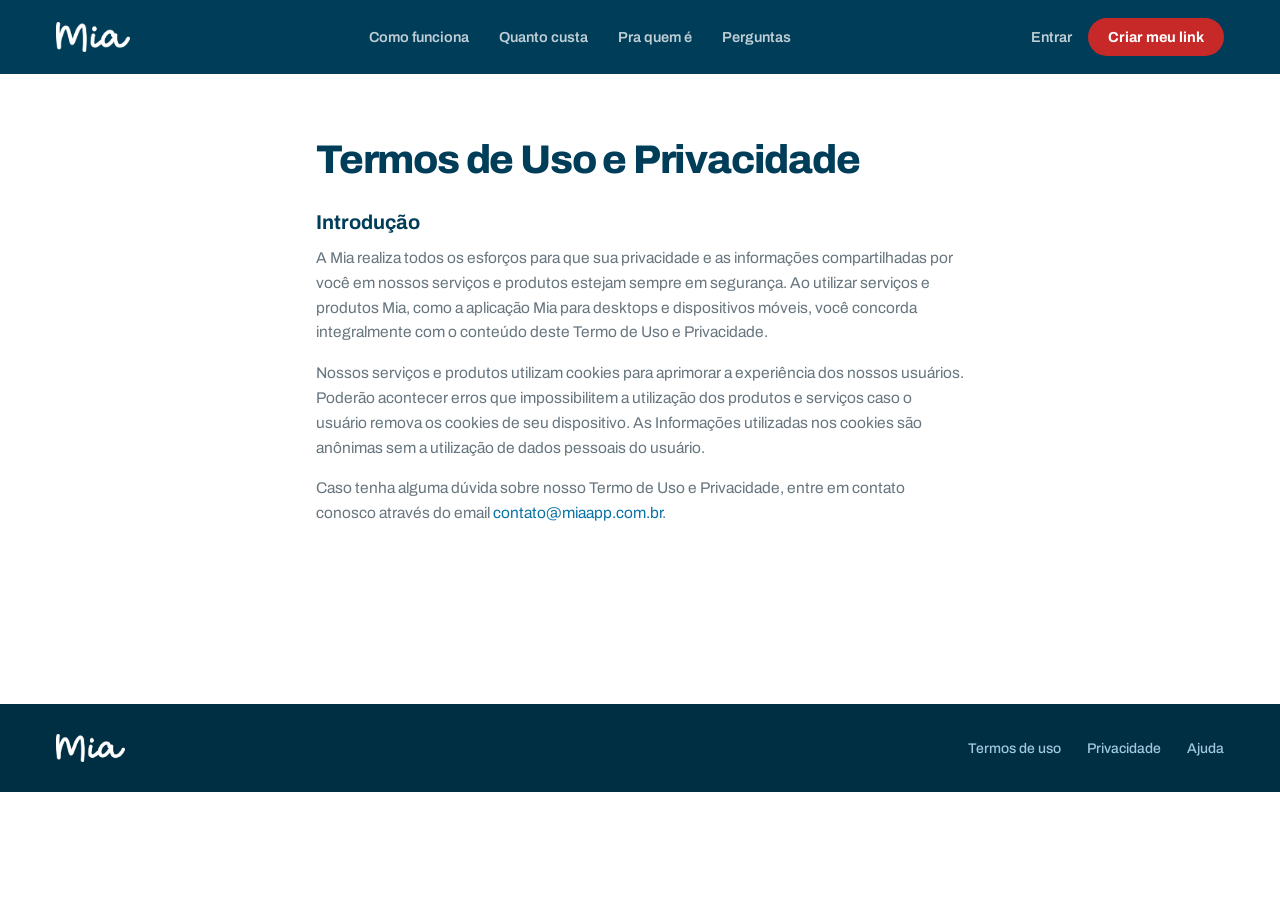
==== termos-de-uso-e-privacidade.html @ 9b75837e "Publica a landing como site principal em miaapp.com.br Adiciona a página de termos de uso e privacid" ====
<!DOCTYPE html>
<html lang="pt-BR">
<head>
<meta charset="utf-8">
<meta name="viewport" content="width=device-width, initial-scale=1">
<title>Termos de Uso e Privacidade · Mia</title>
<meta name="description" content="Termos de Uso e Privacidade dos serviços e produtos Mia.">
<meta name="theme-color" content="#08283A">

<meta property="og:type" content="website">
<meta property="og:title" content="Termos de Uso e Privacidade · Mia">
<meta property="og:locale" content="pt_BR">
<meta property="og:url" content="https://miaapp.com.br/termos-de-uso-e-privacidade">

<!-- OpenAI Ads (ChatGPT Ads) — script de configuração do painel, no topo do <head> -->
<script>!function(w,d,s,u){if(w.oaiq)return;var q=function(){q.q.push(arguments)};q.q=[];w.oaiq=q;var j=d.createElement(s);j.async=1;j.src=u;var f=d.getElementsByTagName(s)[0];f.parentNode.insertBefore(j,f)}(window,document,"script","https://bzrcdn.openai.com/sdk/oaiq.min.js");oaiq("init",{pixelId:"Hp6vxcY38XyiUvp6rbK3mq"});</script>
<script>
  // O SDK não dispara page view sozinho: sem esta linha, o pixel carrega e não registra nada.
  oaiq("measure", "page_viewed");
</script>

<!-- Microsoft Clarity -->
<script type="text/javascript">
    (function(c,l,a,r,i,t,y){
        c[a]=c[a]||function(){(c[a].q=c[a].q||[]).push(arguments)};
        t=l.createElement(r);t.async=1;t.src="https://www.clarity.ms/tag/"+i;
        y=l.getElementsByTagName(r)[0];y.parentNode.insertBefore(t,y);
    })(window, document, "clarity", "script", "ykcqxc0ffo");
</script>

<!-- RudderStack JavaScript SDK -->
<script type="text/javascript">
  !function(){"use strict";window.RudderSnippetVersion="3.3.0";var e="rudderanalytics";window[e]||(window[e]=[])
  ;var rudderanalytics=window[e];if(Array.isArray(rudderanalytics)){
  if(true===rudderanalytics.snippetExecuted&&window.console&&console.error){
  console.error("RudderStack JavaScript SDK snippet included more than once.")}else{rudderanalytics.snippetExecuted=true,
  window.rudderAnalyticsBuildType="legacy";var sdkBaseUrl="https://cdn.rudderlabs.com";var sdkVersion="v3"
  ;var sdkFileName="rsa.min.js";var scriptLoadingMode="async"
  ;var r=["setDefaultInstanceKey","load","ready","page","track","identify","alias","group","reset","setAnonymousId","startSession","endSession","consent","addCustomIntegration","setCustomContext","clearCustomContext"]
  ;for(var n=0;n<r.length;n++){var t=r[n];rudderanalytics[t]=function(r){return function(){var n
  ;Array.isArray(window[e])?rudderanalytics.push([r].concat(Array.prototype.slice.call(arguments))):null===(n=window[e][r])||void 0===n||n.apply(window[e],arguments)
  }}(t)}try{
  new Function('class Test{field=()=>{};test({prop=[]}={}){return prop?(prop?.property??[...prop]):import("");}}'),
  window.rudderAnalyticsBuildType="modern"}catch(i){}var d=document.head||document.getElementsByTagName("head")[0]
  ;var o=document.body||document.getElementsByTagName("body")[0];window.rudderAnalyticsAddScript=function(e,r,n){
  var t=document.createElement("script");t.src=e,t.setAttribute("data-loader","RS_JS_SDK"),r&&n&&t.setAttribute(r,n),
  "async"===scriptLoadingMode?t.async=true:"defer"===scriptLoadingMode&&(t.defer=true),
  d?d.insertBefore(t,d.firstChild):o.insertBefore(t,o.firstChild)},window.rudderAnalyticsMount=function(){!function(){
  if("undefined"==typeof globalThis){var e;var r=function getGlobal(){
  return"undefined"!=typeof self?self:"undefined"!=typeof window?window:null}();r&&Object.defineProperty(r,"globalThis",{
  value:r,configurable:true})}
  }(),window.rudderAnalyticsAddScript("".concat(sdkBaseUrl,"/").concat(sdkVersion,"/").concat(window.rudderAnalyticsBuildType,"/").concat(sdkFileName),"data-rsa-write-key","34ndFYFhQmaiPjSdHmsHucwPRtV")
  },
  "undefined"==typeof Promise||"undefined"==typeof globalThis?window.rudderAnalyticsAddScript("https://polyfill-fastly.io/v3/polyfill.min.js?version=3.111.0&features=Symbol%2CPromise&callback=rudderAnalyticsMount"):window.rudderAnalyticsMount()
  ;var loadOptions={useBeacon:true};rudderanalytics.load("34ndFYFhQmaiPjSdHmsHucwPRtV","https://bitboundaipthl.dataplane.rudderstack.com",loadOptions)}}}();

  // O SDK v3 removeu a chamada implícita de page que existia nas versões anteriores:
  // sem esta linha, nenhum page view é enviado ao dataplane.
  rudderanalytics.page();
</script>

<!-- TODO RASTREIO: cole aqui o snippet do Google Tag Manager (head) -->
<!-- TODO RASTREIO: cole aqui o snippet do Meta Pixel (head). Os CTAs já expõem data-cta e data-cta-location para disparar eventos sem tocar no HTML. -->

<link rel="icon" href="/assets/favicon.png" type="image/png">
<link rel="apple-touch-icon" href="/assets/favicon.png">

<link rel="preconnect" href="https://fonts.googleapis.com">
<link rel="preconnect" href="https://fonts.gstatic.com" crossorigin>
<link href="https://fonts.googleapis.com/css2?family=Archivo:wght@400;500;600;700;800;900&display=swap" rel="stylesheet">
<link rel="stylesheet" href="/styles.css">
</head>
<body>

<!-- TODO RASTREIO: cole aqui o <noscript> do Google Tag Manager (body) -->

<header class="site-header">
  <div class="container site-header__inner">
    <a class="brand" href="/" data-cta="logo" data-cta-location="header"><img src="/assets/mia-logo-branco.png" alt="Mia" width="782" height="318"></a>
    <nav class="nav-links" aria-label="Seções da página">
      <a href="/#como-funciona">Como funciona</a>
      <a href="/#quanto-custa">Quanto custa</a>
      <a href="/#pra-quem-e">Pra quem é</a>
      <a href="/#perguntas">Perguntas</a>
    </nav>
    <div class="site-header__actions">
      <!-- CONFIRMAR: URL de login deduzida a partir de /auth/sign-up, não foi possível validar -->
      <a class="link-quiet" href="https://web.miaapp.com.br/auth/sign-in" id="cta-entrar-header" data-cta="entrar" data-cta-location="header">Entrar</a>
      <a class="btn btn--coral btn--sm" href="https://web.miaapp.com.br/auth/sign-up" id="cta-criar-header" data-cta="criar-link" data-cta-location="header">Criar meu link</a>
    </div>
  </div>
</header>

<main class="legal">
  <div class="container legal__inner">
    <h1 class="legal__title">Termos de Uso e Privacidade</h1>
    <h2>Introdução</h2>
    <p>A Mia realiza todos os esforços para que sua privacidade e as informações compartilhadas por você em nossos serviços e produtos estejam sempre em segurança. Ao utilizar serviços e produtos Mia, como a aplicação Mia para desktops e dispositivos móveis, você concorda integralmente com o conteúdo deste Termo de Uso e Privacidade.</p>
    <p>Nossos serviços e produtos utilizam cookies para aprimorar a experiência dos nossos usuários. Poderão acontecer erros que impossibilitem a utilização dos produtos e serviços caso o usuário remova os cookies de seu dispositivo. As Informações utilizadas nos cookies são anônimas sem a utilização de dados pessoais do usuário.</p>
    <p>Caso tenha alguma dúvida sobre nosso Termo de Uso e Privacidade, entre em contato conosco através do email <a href="mailto:contato@miaapp.com.br">contato@miaapp.com.br</a>.</p>
  </div>
</main>

<footer class="site-footer">
  <div class="container site-footer__inner">
    <span class="brand"><img src="/assets/mia-logo-branco.png" alt="Mia" width="782" height="318"></span>
    <nav class="site-footer__links" aria-label="Links institucionais">
      <a href="/termos-de-uso-e-privacidade" data-cta="termos" data-cta-location="footer"><span class="only-mobile">Termos</span><span class="only-desktop">Termos de uso</span></a>
      <a href="/termos-de-uso-e-privacidade" data-cta="privacidade" data-cta-location="footer">Privacidade</a>
      <!-- Sem central de ajuda ainda: aponta para o WhatsApp do atendimento -->
      <a href="https://api.whatsapp.com/send/?phone=%2B5564999534103&amp;text=Oi%21+Preciso+de+ajuda+com+a+Mia.&amp;type=phone_number&amp;app_absent=0" data-cta="ajuda" data-cta-location="footer">Ajuda</a>
    </nav>
  </div>
</footer>

<script src="/script.js" defer></script>
</body>
</html>
---- styles.css ----
/* Tokens do design system da Mia.
   Cada valor abaixo é um degrau nomeado da escala, não uma cor escolhida a olho. */
:root {
  color-scheme: light;

  /* brand.primary — azul institucional */
  --navy: #003D59;        /* primary.900  */
  --navy-deep: #002E43;   /* primary.1000 */
  --navy-soft: #4D91B9;   /* primary.500  */
  --blue: #79ADCC;        /* primary.400  */
  --blue-ink: #0873A6;    /* primary.600  */
  --blue-deep: #004A6C;   /* primary.800  */
  --blue-text: #003D59;   /* primary.900  */
  --sky: #A1C8DD;         /* primary.300  */

  /* utility.orange — ação */
  --coral: #C72828;       /* orange.600 */
  --coral-deep: #B31E1E;  /* orange.700 */
  --coral-dark: #8B1313;  /* orange.800 */
  --coral-soft: #F29B97;  /* orange.400 */
  --coral-line: #E77872;  /* orange.500 */

  /* accent.yellow — destaque */
  --yellow: #F8BB40;      /* yellow.400 */
  --yellow-soft: #FCD079; /* yellow.300 */

  /* utility.green + brand.secondary — dinheiro */
  --green: #0F7D46;       /* green.600     */
  --green-deep: #0E713F;  /* green.700     */
  --green-soft: #84E7B8;  /* secondary.400 */

  /* utility.purple — configuração */
  --purple: #8575EC;      /* purple.700 */
  --purple-deep: #6959CD; /* purple.800 */
  --purple-soft: #CDC6FF; /* purple.300 */

  --bg-sky: #EAF8FF;      /* primary.100   */
  --bg-cream: #F0EEFF;    /* purple.100    */
  --bg-mint: #E2FAED;     /* secondary.100 */
  --bg-blush: #FEEDE7;    /* orange.100    */
  --bg-grey: #F3F8FD;     /* neutral.100   */
  --bg-rose: #FEEDE7;     /* orange.100    */

  --muted: #67757E;       /* neutral.700 */
  --muted-2: #67757E;     /* neutral.700 */
  --muted-3: #9CACB7;     /* neutral.500 */
  --muted-light: #A1C8DD; /* primary.300 */
  --muted-amber: #4D565E; /* neutral.800 */
  --muted-amber-2: #4D565E;
  --amber-ink: #6959CD;   /* purple.800  */

  --line-sky: #C6E0ED;    /* primary.200 */
  --line: #D5E0EA;        /* neutral.300 */
  --line-soft: #E5EEF6;   /* neutral.200 */
  --line-cream: #DFDAFF;  /* purple.200  */
  --line-grey: #D5E0EA;   /* neutral.300 */

  --container: 1280px;
  --pad-x: 20px;
}

*, *::before, *::after { box-sizing: border-box; }

html { scroll-behavior: smooth; }

body {
  margin: 0;
  background: #fff;
  color: var(--navy);
  font-family: Archivo, "Helvetica Neue", Helvetica, Arial, sans-serif;
  -webkit-font-smoothing: antialiased;
  padding-bottom: 68px;
}

h1, h2, h3, p, ul, ol, dl, dd, figure, figcaption { margin: 0; }
ul, ol { padding: 0; list-style: none; }
a { color: inherit; text-decoration: none; }
img { max-width: 100%; display: block; }

:focus-visible { outline: 3px solid var(--blue-ink); outline-offset: 3px; }

.container {
  max-width: 640px;
  margin-inline: auto;
  padding-inline: var(--pad-x);
}

.only-desktop { display: none; }

/* ---------- tipografia compartilhada ---------- */

.eyebrow {
  font: 800 11.5px Archivo, sans-serif;
  letter-spacing: .14em;
}
.eyebrow--blue { color: var(--blue-ink); }
.eyebrow--deep { color: var(--blue-deep); }
.eyebrow--coral { color: var(--coral); }
.eyebrow--amber { color: var(--amber-ink); }
.eyebrow--salmon { color: var(--coral-soft); }
.eyebrow--sky { color: var(--sky); }

.h2 {
  margin-top: 9px;
  font: 800 28px/1.08 Archivo, sans-serif;
  color: var(--navy);
  letter-spacing: -.025em;
}
.h2--light { color: #fff; }

.hl { color: var(--yellow); }

/* ---------- botões ---------- */

.btn {
  display: inline-block;
  border-radius: 999px;
  text-align: center;
  transition: background-color .18s ease, color .18s ease, border-color .18s ease, transform .18s ease;
}
.btn:active { transform: translateY(1px); }

.btn--sm { padding: 10px 16px; font: 700 13.5px Archivo, sans-serif; }
.btn--lg { padding: 17px 24px; font: 800 17.5px Archivo, sans-serif; }

.btn--coral { background: var(--coral); color: #fff; }
.btn--coral:hover { background: var(--coral-deep); }
.btn--coral.btn--lg { box-shadow: 0 8px 20px rgba(199, 40, 40, .26); }

.btn--ghost {
  border: 1.5px solid rgba(255, 255, 255, .3);
  color: #fff;
  font: 600 15.5px Archivo, sans-serif;
  padding: 15px 24px;
}
.btn--ghost:hover { border-color: rgba(255, 255, 255, .7); }

.btn--white { background: #fff; color: var(--coral-deep); }
.btn--white:hover { background: #FEEDE7; }

.btn--outline-white { border: 1.5px solid rgba(255, 255, 255, .6); color: #fff; }
.btn--outline-white:hover { background: rgba(255, 255, 255, .12); }

.link-quiet { font: 600 13.5px Archivo, sans-serif; color: rgba(255, 255, 255, .75); }
.link-quiet:hover { color: #fff; }

/* ---------- header ---------- */

.site-header { background: var(--navy); }
.site-header__inner {
  display: flex;
  align-items: center;
  justify-content: space-between;
  padding-block: 13px;
}
.brand { display: block; }
.brand img { display: block; height: 26px; width: auto; }
.nav-links { display: none; }
.site-header__actions { display: flex; align-items: center; gap: 12px; }

/* ---------- hero ---------- */

.hero { background: var(--navy); }
.hero__inner { padding-block: 28px 32px; }

.badge {
  display: inline-flex;
  align-items: center;
  gap: 7px;
  background: rgba(248, 187, 64, .16);
  border: 1px solid rgba(248, 187, 64, .45);
  border-radius: 999px;
  padding: 6px 12px;
  margin-bottom: 16px;
  font: 700 11.5px Archivo, sans-serif;
  color: var(--yellow-soft);
  letter-spacing: .06em;
}
.badge__dot { width: 7px; height: 7px; border-radius: 999px; background: var(--yellow); }

.hero__title {
  font: 800 34px/1.05 Archivo, sans-serif;
  color: #fff;
  letter-spacing: -.025em;
  text-wrap: pretty;
}
.hero__sub {
  margin-top: 14px;
  font: 400 16.5px/1.45 Archivo, sans-serif;
  color: var(--muted-light);
  text-wrap: pretty;
}
.hero__ctas { display: flex; flex-direction: column; gap: 10px; margin-top: 22px; }

.hero__mock { margin-top: 28px; display: flex; justify-content: center; }

/* ---------- mockups de celular ---------- */

/* content-box: no protótipo a largura do aparelho não conta a moldura */
.phone { box-sizing: content-box; overflow: hidden; border-style: solid; border-color: var(--navy-deep); }

.phone--wa {
  width: 266px;
  border-width: 8px;
  border-radius: 38px;
  background: #ECE5DD;
  box-shadow: 0 20px 44px rgba(0, 0, 0, .4);
}
.wa__top { background: #075E54; padding: 10px 12px; display: flex; align-items: center; gap: 8px; }
.wa__clock { font: 600 10px Archivo, sans-serif; color: rgba(255, 255, 255, .55); }
.wa__avatar { width: 22px; height: 22px; border-radius: 999px; background: #C9B9A8; }

.wa__name { font: 600 12px Archivo, sans-serif; color: #fff; }
.wa__thread { padding: 12px 10px 14px; display: flex; flex-direction: column; gap: 8px; }
.wa__msg { box-sizing: content-box; box-shadow: 0 1px 1px rgba(0, 0, 0, .09); }
.wa__msg--in {
  align-self: flex-start;
  max-width: 82%;
  background: #fff;
  border-radius: 10px 10px 10px 2px;
  padding: 8px 10px;
  font: 400 12.5px/1.35 Archivo, sans-serif;
  color: #12212B;
}
.wa__msg--out {
  align-self: flex-end;
  max-width: 88%;
  background: #DCF8C6;
  border-radius: 10px 10px 2px 10px;
  padding: 8px;
}
.wa__preview { background: #fff; border-radius: 7px; padding: 9px; border-left: 3px solid var(--blue-ink); }
.wa__preview-title { font: 800 11.5px Archivo, sans-serif; color: var(--navy); }
.wa__preview-url { font: 600 10.5px Archivo, sans-serif; color: var(--blue-ink); margin-top: 2px; }
.wa__msg-text { font: 400 12.5px/1.35 Archivo, sans-serif; color: #12212B; margin-top: 6px; }
.wa__receipt {
  align-self: center;
  display: flex;
  align-items: center;
  gap: 7px;
  background: var(--green);
  border-radius: 999px;
  padding: 7px 12px;
  margin-top: 2px;
  font: 700 11px Archivo, sans-serif;
  color: #fff;
}
.wa__receipt-dot { width: 6px; height: 6px; border-radius: 999px; background: #fff; }

.phone--booking {
  width: 248px;
  border-width: 7px;
  border-radius: 32px;
  background: #fff;
  box-shadow: 0 12px 28px rgba(8, 40, 58, .2);
}
.bk__top { padding: 12px 14px; border-bottom: 1px solid #E5EEF6; display: flex; align-items: center; gap: 9px; }
.bk__avatar { width: 30px; height: 30px; border-radius: 999px; background: #C6E0ED; }
.bk__name { font: 800 12px Archivo, sans-serif; color: var(--navy); }
.bk__role { font: 500 10px Archivo, sans-serif; color: var(--muted); }
.bk__body { padding: 13px; }
.bk__service {
  border: 1px solid var(--line);
  border-radius: 10px;
  padding: 10px;
  display: flex;
  justify-content: space-between;
  align-items: center;
}
.bk__service--on { border: 1.5px solid var(--blue-ink); background: var(--bg-sky); }
.bk__service-name { font: 800 12px Archivo, sans-serif; color: var(--navy); }
.bk__service-meta { font: 500 10px Archivo, sans-serif; color: var(--muted); }
.bk__service-price { font: 800 13.5px Archivo, sans-serif; color: var(--navy); }
.bk__label { font: 800 9.5px Archivo, sans-serif; letter-spacing: .12em; color: var(--muted); margin: 13px 0 7px; }
.bk__slots { display: grid; grid-template-columns: repeat(3, 1fr); gap: 6px; }
.bk__slot {
  border: 1px solid var(--line);
  border-radius: 8px;
  padding: 8px 0;
  text-align: center;
  font: 600 11.5px Archivo, sans-serif;
  color: var(--muted);
}
.bk__slot--on-dark { background: var(--navy); border-color: var(--navy); color: #fff; font-weight: 700; }
.bk__slot--off { color: #B9C5CF; }
.bk__pay {
  margin-top: 12px;
  background: var(--green);
  border-radius: 999px;
  padding: 12px;
  text-align: center;
  font: 800 13px Archivo, sans-serif;
  color: #fff;
}

.phone--client {
  width: 252px;
  border-width: 8px;
  border-radius: 36px;
  background: #fff;
  box-shadow: 0 18px 40px rgba(4, 22, 31, .35);
}
.cl__top { background: var(--navy); padding: 16px 14px; display: flex; align-items: center; gap: 11px; }
.cl__avatar { width: 42px; height: 42px; flex: none; border-radius: 999px; background: var(--navy-soft); }
.cl__name { font: 800 14px Archivo, sans-serif; color: #fff; }
.cl__role { font: 500 11.5px Archivo, sans-serif; color: #A1C8DD; }
.cl__body { padding: 14px; }
.cl__label { font: 800 9.5px Archivo, sans-serif; letter-spacing: .12em; color: var(--muted-3); }
.cl__label--spaced { margin: 14px 0 7px; }
.cl__services { display: flex; flex-direction: column; gap: 6px; margin-top: 8px; }
.cl__service {
  border: 1px solid var(--line);
  border-radius: 10px;
  padding: 10px;
  display: flex;
  justify-content: space-between;
  align-items: center;
}
.cl__service--on { border: 1.5px solid var(--blue-ink); background: var(--bg-sky); }
.cl__service-name { font: 800 12px Archivo, sans-serif; color: var(--navy); }
.cl__service-meta { font: 500 10px Archivo, sans-serif; color: var(--muted-3); }
.cl__service-price { font: 800 13px Archivo, sans-serif; color: var(--navy); }
.cl__days { display: flex; gap: 5px; }
.cl__day { flex: 1; border: 1px solid var(--line); border-radius: 8px; padding: 7px 0; text-align: center; }
.cl__day-name { display: block; font: 600 9px Archivo, sans-serif; color: var(--muted-3); }
.cl__day-num { display: block; font: 800 12px Archivo, sans-serif; color: var(--navy); }
.cl__day--on { background: var(--navy); border-color: var(--navy); }
.cl__day--on .cl__day-name { color: #79ADCC; }
.cl__day--on .cl__day-num { color: #fff; }
.cl__slots { display: grid; grid-template-columns: repeat(3, 1fr); gap: 5px; margin-top: 8px; }
.cl__slot {
  border: 1px solid var(--line);
  border-radius: 8px;
  padding: 8px 0;
  text-align: center;
  font: 600 11px Archivo, sans-serif;
  color: var(--muted);
}
.cl__slot--on { background: var(--blue-ink); border-color: var(--blue-ink); color: #fff; font-weight: 800; }
.cl__pay {
  margin-top: 12px;
  background: var(--green);
  border-radius: 999px;
  padding: 12px;
  text-align: center;
  font: 800 13px Archivo, sans-serif;
  color: #fff;
}

/* ---------- como funciona ---------- */

.steps-section { background: var(--bg-sky); }
.steps-section .container { padding-block: 34px 36px; }

.steps { display: flex; flex-direction: column; gap: 14px; margin-top: 24px; }

.step {
  background: #fff;
  border: 1px solid var(--line-sky);
  border-radius: 16px;
  padding: 18px;
  display: flex;
  flex-direction: column;
}
.step--dark { background: var(--navy); border-color: var(--navy); }
.step__head { display: flex; align-items: center; gap: 10px; }
.step__num {
  width: 30px;
  height: 30px;
  flex: none;
  border-radius: 999px;
  color: #fff;
  display: flex;
  align-items: center;
  justify-content: center;
  font: 800 14px Archivo, sans-serif;
}
.step__num--blue { background: var(--blue-ink); }
.step__num--green { background: var(--green); }
.step__title { font: 800 19.5px Archivo, sans-serif; color: var(--navy); letter-spacing: -.02em; }
.step--dark .step__title { color: #fff; }
.step__text { margin-top: 10px; font: 400 15px/1.45 Archivo, sans-serif; color: var(--muted); }
.step--dark .step__text { color: var(--muted-light); }
.step__figure { margin-top: 14px; }
.step__figure--center { display: flex; justify-content: center; margin-top: 16px; }

.link-box {
  background: var(--bg-sky);
  border: 1px solid #C6E0ED;
  border-radius: 12px;
  padding: 13px;
  display: flex;
  align-items: center;
  gap: 10px;
}
.link-box__info { flex: 1; min-width: 0; }
.link-box__label { font: 700 10.5px Archivo, sans-serif; letter-spacing: .1em; color: var(--muted); }
.link-box__url { font: 800 15.5px Archivo, sans-serif; color: var(--navy); margin-top: 3px; }
.link-box__btn {
  flex: none;
  background: var(--navy);
  color: #fff;
  border-radius: 999px;
  padding: 9px 14px;
  font: 700 12.5px Archivo, sans-serif;
}

.receipt {
  background: #fff;
  border-radius: 14px;
  padding: 13px;
  display: flex;
  align-items: center;
  gap: 11px;
}
.receipt__icon {
  width: 36px;
  height: 36px;
  flex: none;
  border-radius: 10px;
  background: var(--green);
  display: flex;
  align-items: center;
  justify-content: center;
  font: 800 15px Archivo, sans-serif;
  color: #fff;
}
.receipt__info { flex: 1; min-width: 0; }
.receipt__title { font: 800 13px Archivo, sans-serif; color: var(--navy); }
.receipt__meta { font: 500 11.5px Archivo, sans-serif; color: var(--muted); }
.receipt__fee { flex: none; font: 700 11px Archivo, sans-serif; color: var(--green); }

.alert-banner {
  margin-top: 16px;
  background: var(--blue);
  border-radius: 16px;
  padding: 18px;
  display: flex;
  align-items: center;
  gap: 12px;
  font: 700 15px/1.35 Archivo, sans-serif;
  color: var(--navy);
}
.alert-banner__icon {
  width: 34px;
  height: 34px;
  flex: none;
  border-radius: 10px;
  background: var(--navy);
  display: flex;
  align-items: center;
  justify-content: center;
  font: 800 15px Archivo, sans-serif;
  color: var(--yellow);
}

/* ---------- o que aparece pro seu cliente ---------- */

.client-section { background: var(--blue); }
.client-section__inner { padding-block: 34px 36px; }
.client-section__sub { margin-top: 10px; font: 500 15.5px/1.45 Archivo, sans-serif; color: var(--blue-text); }
.client-section__mock { margin-top: 22px; display: flex; justify-content: center; }

.client-flow { display: grid; grid-template-columns: 1fr 1fr; gap: 8px; margin-top: 20px; }
.flow-card { background: #fff; border-radius: 12px; padding: 13px; }
.flow-card__num { display: block; font: 800 11px Archivo, sans-serif; color: var(--blue-ink); }
.flow-card__text { display: block; font: 700 13.5px/1.25 Archivo, sans-serif; color: var(--navy); margin-top: 4px; }

/* ---------- o que a Mia é ---------- */

.mia-is { background: #fff; }
.mia-is__inner { padding-block: 34px 36px; }
.mia-is__sub { margin-top: 10px; font: 400 15.5px/1.5 Archivo, sans-serif; color: var(--muted); }
.mia-is__cards { display: flex; flex-direction: column; gap: 10px; margin-top: 20px; }

.card-no, .card-yes { border-radius: 14px; padding: 16px; }
.card-no { border: 1px solid #FABDBC; background: var(--bg-rose); }
.card-yes { border: 1px solid #A6EECA; background: var(--bg-mint); }
.card-no__label, .card-yes__label { font: 800 10.5px Archivo, sans-serif; letter-spacing: .12em; }
.card-no__label { color: var(--coral-dark); }
.card-yes__label { color: var(--green-deep); }
.card-no ul, .card-yes ul {
  display: flex;
  flex-direction: column;
  gap: 6px;
  margin-top: 9px;
  font: 500 14.5px/1.3 Archivo, sans-serif;
}
.card-no ul { color: #8B1313; }
.card-yes ul { color: #0C6438; }
.card-browser {
  background: var(--bg-sky);
  border: 1px solid #C6E0ED;
  border-radius: 14px;
  padding: 16px;
  font: 700 15px/1.35 Archivo, sans-serif;
  color: var(--navy);
}

/* ---------- antes de mandar o link ---------- */

.setup { background: var(--bg-cream); }
.setup__inner { padding-block: 34px 36px; }
.setup__sub { margin-top: 10px; font: 400 15.5px/1.5 Archivo, sans-serif; color: var(--muted-amber); }
.setup__steps { display: flex; flex-direction: column; gap: 8px; margin-top: 20px; }
.setup-step { display: flex; align-items: center; gap: 12px; background: #fff; border-radius: 12px; padding: 14px; }
.setup-step__num {
  width: 26px;
  height: 26px;
  flex: none;
  border-radius: 999px;
  background: var(--purple-deep);
  color: #fff;
  display: flex;
  align-items: center;
  justify-content: center;
  font: 800 13px Archivo, sans-serif;
}
.setup-step__title { font: 800 15px Archivo, sans-serif; color: var(--navy); }
.setup-step__text { font: 400 13px Archivo, sans-serif; color: var(--muted-amber-2); }

.setup__fields-title { margin-top: 22px; font: 800 17px/1.3 Archivo, sans-serif; color: var(--navy); }
.field-grid { display: flex; flex-direction: column; gap: 8px; margin-top: 12px; }
.field-card { background: #fff; border: 1px solid var(--line-cream); border-radius: 12px; padding: 14px; }
.field-card__title { font: 800 14.5px Archivo, sans-serif; color: var(--navy); }
.field-card__text { font: 400 13.5px/1.4 Archivo, sans-serif; color: var(--muted-amber); margin-top: 3px; }

.yellow-box { background: var(--yellow); border-radius: 16px; padding: 18px; }
.yellow-box__title { font: 800 19px/1.25 Archivo, sans-serif; color: var(--navy); }
.yellow-box__text { font: 500 14px/1.4 Archivo, sans-serif; color: #4D565E; margin-top: 6px; }
.setup__callout { margin-top: 18px; }

/* ---------- o que sai da sua rotina ---------- */

.routine { background: var(--navy); }
.routine__inner { padding-block: 34px 36px; }
.routine__list { display: flex; flex-direction: column; margin-top: 20px; }
.routine-item {
  display: flex;
  align-items: center;
  gap: 12px;
  padding: 13px 0;
  border-bottom: 1px solid rgba(255, 255, 255, .12);
}
.routine-item:last-child { border-bottom: 0; }
.routine-item__x {
  width: 22px;
  height: 22px;
  flex: none;
  border-radius: 999px;
  background: rgba(242, 155, 151, .22);
  display: flex;
  align-items: center;
  justify-content: center;
  font: 800 12px Archivo, sans-serif;
  color: var(--coral-soft);
}
.routine-item__text {
  font: 500 15.5px/1.3 Archivo, sans-serif;
  color: #C6E0ED;
  text-decoration: line-through;
  text-decoration-color: var(--coral-line);
}
.routine__callout { margin-top: 18px; }
.routine__callout .yellow-box__title { line-height: 1.2; }

/* ---------- quanto custa ---------- */

.pricing { background: #fff; }
.pricing__inner { padding-block: 34px 36px; }
.price {
  font: 900 52px/0.95 Archivo, sans-serif;
  color: var(--navy);
  letter-spacing: -.04em;
  margin-top: 10px;
}
.price__period { font: 800 22px Archivo, sans-serif; letter-spacing: -.02em; }
.pricing__sub { margin-top: 10px; font: 500 16px/1.45 Archivo, sans-serif; color: var(--muted-2); }
.pricing__plans { display: flex; flex-direction: column; gap: 12px; margin-top: 22px; }

.plan { border: 1px solid var(--line-grey); border-radius: 16px; padding: 18px; }
.plan--pix { border: 1.5px solid var(--green); background: var(--bg-mint); }
.plan__head { display: flex; justify-content: space-between; align-items: center; gap: 12px; }
.plan__name { font: 800 20px Archivo, sans-serif; color: var(--navy); }
.tag { border-radius: 999px; padding: 6px 12px; font: 800 12.5px Archivo, sans-serif; flex: none; }
.tag--green { background: var(--green-deep); color: #fff; }
.tag--grey { background: var(--line-soft); color: var(--muted-2); }
.plan__text { margin-top: 8px; font: 400 14.5px/1.45 Archivo, sans-serif; color: var(--muted-2); }
.plan__text--green { color: #0C6438; }

.fees { display: flex; flex-direction: column; gap: 8px; margin-top: 14px; }
.fee {
  display: flex;
  justify-content: space-between;
  gap: 12px;
  padding-bottom: 8px;
  border-bottom: 1px solid var(--line-soft);
}
.fee:last-child { padding-bottom: 0; border-bottom: 0; }
.fee dt { font: 500 14px/1.35 Archivo, sans-serif; color: var(--muted-2); }
.fee dd { margin: 0; font: 800 14px Archivo, sans-serif; color: var(--navy); flex: none; }

.plan__note {
  margin-top: 14px;
  background: var(--yellow);
  border-radius: 12px;
  padding: 14px;
  font: 700 15px/1.35 Archivo, sans-serif;
  color: var(--navy);
}

/* ---------- entra e usa ---------- */

.free { background: var(--navy); }
.free__inner { padding-block: 34px 36px; }
.free__list { display: flex; flex-direction: column; gap: 10px; margin-top: 20px; }
.check-item {
  display: flex;
  align-items: center;
  gap: 12px;
  background: rgba(255, 255, 255, .1);
  border-radius: 14px;
  padding: 15px;
  font: 700 15.5px Archivo, sans-serif;
  color: #fff;
}
.check-item__mark {
  width: 24px;
  height: 24px;
  flex: none;
  border-radius: 999px;
  background: var(--green);
  color: #fff;
  display: flex;
  align-items: center;
  justify-content: center;
  font: 800 12px Archivo, sans-serif;
}
.free__cta { margin-top: 18px; display: flex; }
.free__cta .btn { flex: 1; padding: 16px; font-size: 16.5px; }
.free__note { margin-top: 14px; font: 400 13px/1.5 Archivo, sans-serif; color: var(--muted-light); }

/* ---------- pra quem é ---------- */

.audience { background: #fff; }
.audience .container { padding-block: 34px; }
.audience__title { margin-bottom: 18px; font-size: 27px; }
.audience__grid { display: grid; grid-template-columns: 1fr 1fr; gap: 9px; }
.audience-card { border-radius: 12px; padding: 14px; font: 700 14.5px/1.2 Archivo, sans-serif; color: var(--navy); }
.audience-card--wide { grid-column: span 2; }
.audience-card--cream { background: var(--bg-cream); }
.audience-card--sky { background: var(--bg-sky); }
.audience-card--mint { background: var(--bg-mint); }
.audience-card--blush { background: var(--bg-blush); }
.audience-card--grey { background: var(--bg-grey); }

/* ---------- quem já usa ---------- */

.social { background: var(--bg-cream); padding-block: 34px 36px; }
.social__title { margin-bottom: 10px; font-size: 27px; }
.social__sub { margin-bottom: 18px; font: 400 14px/1.45 Archivo, sans-serif; color: var(--muted-amber); }
.social__scroller {
  display: flex;
  gap: 12px;
  overflow-x: auto;
  padding-inline: var(--pad-x);
  max-width: 640px;
  margin-inline: auto;
  scrollbar-width: none;
}
.social__scroller::-webkit-scrollbar { display: none; }
.testi { width: 260px; flex: none; }

.chat { background: #ECE5DD; border-radius: 14px; overflow: hidden; }
.chat__top { background: #075E54; padding: 8px 10px; display: flex; align-items: center; gap: 7px; }
.chat__avatar { width: 18px; height: 18px; border-radius: 999px; background: #C9B9A8; }
.chat__name { font: 600 11px Archivo, sans-serif; color: #fff; }
.chat__thread { padding: 10px 9px 12px; display: flex; flex-direction: column; gap: 7px; }
.chat__msg {
  box-sizing: content-box;
  box-shadow: 0 1px 1px rgba(0, 0, 0, .09);
  font: 400 11.5px/1.35 Archivo, sans-serif;
  color: #12212B;
}
.chat__msg--in {
  align-self: flex-start;
  max-width: 82%;
  background: #fff;
  border-radius: 9px 9px 9px 2px;
  padding: 7px 9px;
}
.chat__msg--out {
  align-self: flex-end;
  max-width: 86%;
  background: #DCF8C6;
  border-radius: 9px 9px 2px 9px;
  padding: 7px;
}
.chat__preview { background: #fff; border-radius: 6px; padding: 8px; border-left: 3px solid var(--blue-ink); }
.chat__preview-title { font: 800 10.5px Archivo, sans-serif; color: var(--navy); }
.chat__preview-url { font: 600 9.5px Archivo, sans-serif; color: var(--blue-ink); margin-top: 2px; }
.chat__msg-text { margin-top: 5px; }
.chat__receipt {
  align-self: center;
  display: flex;
  align-items: center;
  gap: 6px;
  background: var(--green);
  border-radius: 999px;
  padding: 6px 10px;
  margin-top: 2px;
  font: 700 10px Archivo, sans-serif;
  color: #fff;
}
.chat__receipt-dot { width: 5px; height: 5px; border-radius: 999px; background: #fff; }
.testi__name { display: block; font: 800 13.5px Archivo, sans-serif; color: var(--navy); margin-top: 9px; }
.testi__role { display: block; font: 500 12px Archivo, sans-serif; color: #67757E; }
.social__hint { font: 600 11px ui-monospace, Menlo, monospace; color: #67757E; margin-top: 12px; }

/* ---------- perguntas ---------- */

.faq { background: #fff; }
.faq__inner { padding-block: 34px; }
.faq__title { margin: 0 0 16px; font-size: 27px; }
.faq details { border-bottom: 1px solid #E5EEF6; }
.faq details:last-child { border-bottom: 0; }
.faq summary {
  display: flex;
  justify-content: space-between;
  align-items: center;
  gap: 12px;
  padding: 15px 0;
  font: 700 15.5px/1.3 Archivo, sans-serif;
  color: var(--navy);
  list-style: none;
  cursor: pointer;
}
.faq summary::-webkit-details-marker { display: none; }
.faq p { margin: 0 0 15px; font: 400 14.5px/1.5 Archivo, sans-serif; color: var(--muted); }
.plus { color: var(--blue); font: 700 20px Archivo, sans-serif; transition: transform .18s ease; display: inline-block; }
.faq details:first-child .plus { color: var(--blue-ink); }
details[open] .plus { transform: rotate(45deg); }

/* ---------- cta final ---------- */

.final-cta { background: var(--coral); text-align: center; }
.final-cta .container { padding-block: 38px 42px; }
.final-cta__title { font: 800 30px/1.06 Archivo, sans-serif; color: #fff; letter-spacing: -.03em; }
.final-cta__sub { margin-top: 10px; font: 500 15.5px/1.4 Archivo, sans-serif; color: #fff; }
.final-cta__actions { display: flex; flex-direction: column; align-items: stretch; gap: 12px; margin-top: 20px; }
.final-cta__whats {
  border: 0;
  padding: 0;
  font: 600 13px Archivo, sans-serif;
  color: #fff;
}
.final-cta__whats:hover { background: none; text-decoration: underline; }

/* ---------- rodapé ---------- */

.site-footer { background: var(--navy-deep); }
.site-footer__inner {
  padding-block: 20px;
  display: flex;
  align-items: center;
  justify-content: space-between;
  gap: 16px;
}
.site-footer .brand img { height: 22px; }
.site-footer__links { display: flex; gap: 14px; font: 500 12.5px Archivo, sans-serif; color: var(--muted-light); }
.site-footer__links a:hover { color: #fff; }

/* ---------- barra fixa ---------- */

.sticky-bar {
  position: fixed;
  left: 0;
  right: 0;
  bottom: 0;
  z-index: 20;
  background: var(--navy);
  border-top: 1px solid rgba(255, 255, 255, .12);
  padding: 12px 16px;
  display: flex;
  align-items: center;
  gap: 12px;
  transform: translateY(110%);
  transition: transform .24s ease;
}
.sticky-bar.is-visible { transform: none; }
.sticky-bar__text { flex: 1; min-width: 0; font: 700 13px/1.25 Archivo, sans-serif; color: #fff; }
.sticky-bar .btn { flex: none; padding: 12px 18px; font: 800 14px Archivo, sans-serif; }

/* ---------- fotos dos avatares ----------
   Pessoas fictícias geradas por IA, usadas apenas como ilustração dos mockups.
   Fica depois das regras dos aparelhos porque o `background` delas é shorthand. */

.wa__avatar, .bk__avatar, .cl__avatar, .chat__avatar {
  background-size: cover;
  background-position: center;
}
.wa__avatar { background-image: url("assets/avatar-bianca.jpg"); }
.bk__avatar, .cl__avatar { background-image: url("assets/avatar-carla.jpg"); }
.chat__avatar--juliana { background-image: url("assets/avatar-juliana.jpg"); }
.chat__avatar--patricia { background-image: url("assets/avatar-patricia.jpg"); }
.chat__avatar--marcos { background-image: url("assets/avatar-marcos.jpg"); }

/* ---------- botão flutuante do WhatsApp ---------- */

.wa-float {
  position: fixed;
  left: 16px;
  bottom: 20px;
  z-index: 30;
  width: 54px;
  height: 54px;
  border-radius: 999px;
  background: #25D366;
  display: flex;
  align-items: center;
  justify-content: center;
  box-shadow: 0 6px 18px rgba(4, 22, 31, .35);
  transition: transform .18s ease, bottom .24s ease;
}
.wa-float svg { width: 30px; height: 30px; fill: #fff; }
.wa-float:hover { transform: scale(1.06); }
/* sobe quando a barra fixa aparece, pra não ficar por baixo dela */
body.bar-on .wa-float { bottom: 86px; }

@media (prefers-reduced-motion: reduce) {
  html { scroll-behavior: auto; }
  * { transition-duration: .01ms !important; }
}

/* =========================================================
   DESKTOP · 1280px
   ========================================================= */

@media (min-width: 1024px) {
  :root { --pad-x: 56px; }

  body { padding-bottom: 0; }

  .container { max-width: var(--container); }

  .only-mobile { display: none; }
  .only-desktop { display: inline; }

  .h2 { margin-top: 12px; font-size: 42px; line-height: 1.06; letter-spacing: -.03em; }
  .h2--lg { font-size: 46px; }
  .eyebrow { font-size: 12.5px; letter-spacing: .16em; }

  .btn--sm { padding: 11px 20px; font-size: 14.5px; }
  .btn--lg { padding: 17px 30px; font-size: 17.5px; }
  .btn--ghost { padding: 17px 28px; font-size: 16.5px; }
  .btn--coral.btn--lg { box-shadow: 0 10px 24px rgba(199, 40, 40, .24); }
  .link-quiet { font-size: 14.5px; }

  /* header */
  .site-header__inner { padding-block: 18px; }
  .brand img { height: 30px; }
  .nav-links {
    display: flex;
    gap: 30px;
    font: 600 14.5px Archivo, sans-serif;
    color: rgba(255, 255, 255, .75);
  }
  .nav-links a:hover { color: #fff; }
  .site-header__actions { gap: 16px; }

  /* hero */
  .hero__inner {
    padding-block: 62px 70px;
    display: grid;
    grid-template-columns: 1.1fr .9fr;
    gap: 48px;
    align-items: center;
  }
  .badge { gap: 8px; padding: 7px 14px; margin-bottom: 22px; font-size: 12px; letter-spacing: .08em; }
  .hero__title { font-size: 62px; line-height: 1.02; letter-spacing: -.035em; }
  .hero__sub { margin-top: 20px; max-width: 520px; font-size: 20px; }
  .hero__ctas { flex-direction: row; gap: 12px; margin-top: 30px; }
  .hero__mock { margin-top: 0; }

  .phone--wa { width: 300px; border-width: 9px; border-radius: 42px; box-shadow: 0 26px 60px rgba(0, 0, 0, .45); }
  .wa__top { padding: 11px 14px; gap: 9px; }
  .wa__clock { font-size: 11px; }
  .wa__avatar { width: 24px; height: 24px; }
  .wa__name { font-size: 13px; }
  .wa__thread { padding: 14px 12px 16px; gap: 9px; }
  .wa__msg--in { border-radius: 11px 11px 11px 2px; padding: 9px 11px; font-size: 13.5px; }
  .wa__msg--out { border-radius: 11px 11px 2px 11px; padding: 9px; }
  .wa__preview { border-radius: 8px; padding: 10px; }
  .wa__preview-title { font-size: 12.5px; }
  .wa__preview-url { font-size: 11.5px; }
  .wa__msg-text { font-size: 13.5px; margin-top: 7px; }
  .wa__receipt { gap: 8px; padding: 8px 14px; margin-top: 3px; font-size: 12px; }

  /* como funciona */
  .steps-section .container { padding-block: 64px 70px; }
  .steps-section__head { text-align: center; }
  .steps { display: grid; grid-template-columns: repeat(3, 1fr); gap: 22px; margin-top: 44px; align-items: stretch; }
  .step { border-radius: 20px; padding: 26px; }
  .step__head { gap: 12px; }
  .step__num { width: 34px; height: 34px; font-size: 16px; }
  .step__title { font-size: 23px; }
  .step__text { margin-top: 14px; font-size: 16px; line-height: 1.5; }
  .step__figure { margin-top: auto; padding-top: 22px; }
  .step__figure--center { margin-top: auto; padding-top: 22px; }
  .link-box { border-radius: 14px; padding: 16px; gap: 12px; }
  .link-box__label { font-size: 11px; }
  .link-box__url { font-size: 17px; margin-top: 4px; }
  .link-box__btn { padding: 10px 16px; font-size: 13.5px; }
  .phone--booking { width: 236px; border-radius: 30px; box-shadow: 0 14px 30px rgba(8, 40, 58, .18); }
  .bk__top { padding: 12px; }
  .bk__avatar { width: 28px; height: 28px; }
  .bk__body { padding: 12px; }
  .bk__service-name { font-size: 11.5px; }
  .bk__service-price { font-size: 13px; }
  .bk__label { font-size: 9px; margin: 12px 0 6px; }
  .bk__slots { gap: 5px; }
  .bk__slot { border-radius: 7px; padding: 7px 0; font-size: 11px; }
  .bk__pay { margin-top: 11px; padding: 11px; font-size: 12.5px; }
  .receipt { border-radius: 14px; padding: 16px; gap: 12px; }
  .receipt__icon { width: 40px; height: 40px; border-radius: 11px; font-size: 16px; }
  .receipt__title { font-size: 14px; }
  .receipt__meta { font-size: 12px; }
  .receipt__fee { font-size: 12px; }
  .alert-banner {
    margin-top: 22px;
    border-radius: 20px;
    padding: 22px 26px;
    justify-content: center;
    gap: 14px;
    font: 800 21px/1.3 Archivo, sans-serif;
    letter-spacing: -.02em;
  }
  .alert-banner__icon { width: 36px; height: 36px; font-size: 16px; }

  /* o que aparece pro seu cliente */
  .client-section__inner {
    padding-block: 64px;
    display: grid;
    grid-template-columns: 1.05fr .95fr;
    grid-template-areas:
      "head mock"
      "flow mock";
    column-gap: 48px;
    align-content: center;
    align-items: center;
  }
  .client-section__head { grid-area: head; align-self: end; }
  .client-section__mock { grid-area: mock; margin-top: 0; }
  .client-flow { grid-area: flow; align-self: start; margin-top: 28px; max-width: 480px; gap: 12px; }
  .client-section__sub { margin-top: 18px; max-width: 480px; font-size: 19px; }
  .flow-card { border-radius: 14px; padding: 16px; }
  .flow-card__num { font-size: 12px; }
  .flow-card__text { font-size: 16px; margin-top: 5px; }

  .phone--client { width: 290px; border-width: 9px; border-radius: 42px; box-shadow: 0 26px 60px rgba(4, 22, 31, .4); }
  .cl__top { padding: 18px 16px; gap: 12px; }
  .cl__avatar { width: 46px; height: 46px; }
  .cl__name { font-size: 15px; }
  .cl__role { font-size: 12px; }
  .cl__body { padding: 16px; }
  .cl__label { font-size: 10px; }
  .cl__label--spaced { margin: 16px 0 8px; }
  .cl__services { gap: 7px; margin-top: 9px; }
  .cl__service { padding: 11px; }
  .cl__service-name { font-size: 12.5px; }
  .cl__service-meta { font-size: 10.5px; }
  .cl__service-price { font-size: 13.5px; }
  .cl__day { padding: 8px 0; }
  .cl__day-name { font-size: 9.5px; }
  .cl__day-num { font-size: 13px; }
  .cl__slots { gap: 6px; margin-top: 9px; }
  .cl__slot { padding: 9px 0; font-size: 11.5px; }
  .cl__pay { margin-top: 13px; padding: 13px; font-size: 13.5px; }

  /* o que a Mia é */
  .mia-is__inner {
    padding-block: 64px;
    display: grid;
    grid-template-columns: 1fr 1fr;
    gap: 56px;
    align-items: center;
  }
  .mia-is__sub { margin-top: 18px; max-width: 460px; font-size: 18px; line-height: 1.5; }
  .mia-is__cards { display: grid; grid-template-columns: 1fr 1fr; gap: 14px; margin-top: 0; }
  .card-no, .card-yes { border-radius: 18px; padding: 22px; }
  .card-no__label, .card-yes__label { font-size: 11px; }
  .card-no ul, .card-yes ul { gap: 9px; margin-top: 12px; font-size: 16px; }
  .card-browser { grid-column: span 2; border-radius: 18px; padding: 20px; font-size: 18px; }

  /* antes de mandar o link */
  .setup__inner {
    padding-block: 64px;
    display: grid;
    grid-template-columns: 1fr 1fr;
    grid-template-areas:
      "head fields"
      "steps fields"
      "callout fields";
    column-gap: 56px;
    align-content: start;
  }
  .setup__head { grid-area: head; }
  .setup__steps { grid-area: steps; gap: 10px; margin-top: 26px; max-width: 460px; }
  .setup__callout { grid-area: callout; margin-top: 26px; align-self: start; }
  .setup__fields { grid-area: fields; }
  .setup__sub { margin-top: 18px; max-width: 460px; font-size: 18px; }
  .setup-step { gap: 14px; border-radius: 14px; padding: 16px; }
  .setup-step__num { width: 30px; height: 30px; font-size: 14px; }
  .setup-step__title { font-size: 17px; }
  .setup-step__text { font-size: 14px; }
  .setup__fields-title { margin: 0 0 16px; font-size: 22px; line-height: 1.3; letter-spacing: -.02em; }
  .field-grid { display: grid; grid-template-columns: 1fr 1fr; gap: 10px; margin-top: 0; }
  .field-card { border-radius: 14px; padding: 18px; }
  .field-card__title { font-size: 16.5px; }
  .field-card__text { font-size: 14.5px; margin-top: 4px; }
  .yellow-box { border-radius: 18px; padding: 22px; }
  .yellow-box__title { font-size: 24px; line-height: 1.25; letter-spacing: -.02em; }
  .yellow-box__text { font-size: 15.5px; margin-top: 8px; }

  /* o que sai da sua rotina */
  .routine__inner {
    padding-block: 64px;
    display: grid;
    grid-template-columns: 1fr 1fr;
    grid-template-areas:
      "head list"
      "callout list";
    column-gap: 56px;
    align-content: center;
  }
  .routine__head { grid-area: head; align-self: end; }
  .routine__callout { grid-area: callout; margin-top: 24px; align-self: start; }
  .routine__list { grid-area: list; margin-top: 0; align-self: center; }
  .routine-item { gap: 14px; padding: 16px 0; }
  .routine-item__x { width: 24px; height: 24px; font-size: 13px; }
  .routine-item__text { font-size: 18px; }

  /* quanto custa */
  .pricing__inner {
    padding-block: 64px;
    display: grid;
    grid-template-columns: .9fr 1.1fr;
    gap: 56px;
    align-items: center;
  }
  .price { margin-top: 14px; font-size: 92px; line-height: .92; letter-spacing: -.05em; }
  .price__period { display: block; font-size: 30px; letter-spacing: -.03em; }
  .pricing__sub { margin-top: 16px; max-width: 400px; font-size: 18px; line-height: 1.5; }
  .pricing__plans { gap: 14px; margin-top: 0; }
  .plan { border-radius: 18px; padding: 24px; }
  .plan__name { font-size: 24px; letter-spacing: -.02em; }
  .tag { padding: 8px 14px; font-size: 13.5px; }
  .plan__text { margin-top: 10px; font-size: 16px; line-height: 1.5; }
  .fees { gap: 10px; margin-top: 16px; }
  .fee { gap: 16px; padding-bottom: 10px; }
  .fee dt, .fee dd { font-size: 15.5px; }
  .plan__note { margin-top: 16px; border-radius: 14px; padding: 16px; font-size: 17px; }

  /* entra e usa */
  .free__inner {
    padding-block: 64px;
    display: grid;
    grid-template-columns: 1fr 1fr;
    grid-template-areas:
      "head list"
      "cta list"
      "note list";
    column-gap: 56px;
    align-content: center;
  }
  .free__head { grid-area: head; align-self: end; }
  .free__cta { grid-area: cta; margin-top: 26px; }
  .free__cta .btn { flex: none; padding: 17px 30px; font-size: 17px; }
  .free__note { grid-area: note; margin-top: 18px; max-width: 440px; font-size: 14.5px; line-height: 1.55; align-self: start; }
  .free__list { grid-area: list; gap: 12px; margin-top: 0; align-self: center; }
  .check-item { gap: 14px; border-radius: 14px; padding: 18px; font-size: 19px; }
  .check-item__mark { width: 28px; height: 28px; font-size: 14px; }

  /* pra quem é */
  .audience .container { padding-block: 64px; text-align: center; }
  .audience__title { margin-bottom: 32px; font-size: 42px; }
  .audience__grid { grid-template-columns: repeat(5, 1fr); gap: 14px; }
  .audience-card { border-radius: 16px; padding: 24px 18px; font: 800 17px/1.25 Archivo, sans-serif; }
  .audience-card--wide { grid-column: auto; }

  /* quem já usa */
  .social { padding-block: 64px; }
  .social__title { margin-bottom: 12px; font-size: 42px; }
  .social__sub { margin-bottom: 32px; max-width: 620px; font-size: 17px; }
  .social__scroller {
    display: grid;
    grid-template-columns: repeat(3, 1fr);
    gap: 22px;
    overflow: visible;
    max-width: var(--container);
  }
  .testi { width: auto; }
  .chat { border-radius: 18px; }
  .chat__top { padding: 11px 14px; gap: 9px; }
  .chat__avatar { width: 24px; height: 24px; }
  .chat__name { font-size: 13px; }
  .chat__thread { padding: 14px 12px 16px; gap: 9px; }
  .chat__msg { font-size: 13.5px; }
  .chat__msg--in { border-radius: 11px 11px 11px 2px; padding: 9px 11px; }
  .chat__msg--out { border-radius: 11px 11px 2px 11px; padding: 9px; }
  .chat__preview { border-radius: 8px; padding: 10px; }
  .chat__preview-title { font-size: 12.5px; }
  .chat__preview-url { font-size: 11.5px; }
  .chat__msg-text { margin-top: 7px; }
  .chat__receipt { gap: 8px; padding: 8px 14px; font-size: 12px; }
  .testi__name { font-size: 17px; margin-top: 14px; }
  .testi__role { font-size: 14px; }

  /* perguntas */
  .faq__inner {
    padding-block: 64px;
    display: grid;
    grid-template-columns: .8fr 1.2fr;
    gap: 56px;
    align-items: start;
  }
  .faq__title { margin: 0; font-size: 42px; }
  .faq summary { gap: 16px; padding: 18px 0; font-size: 18.5px; }
  .faq p { margin: 0 0 18px; max-width: 640px; font-size: 16.5px; line-height: 1.55; }
  .plus { font-size: 24px; }

  /* cta final */
  .final-cta .container { padding-block: 78px; }
  .final-cta__title { font-size: 56px; line-height: 1.04; letter-spacing: -.035em; }
  .final-cta__sub { margin-top: 16px; font-size: 19px; }
  .final-cta__actions { flex-direction: row; justify-content: center; gap: 14px; margin-top: 30px; }
  .final-cta .btn--white { padding: 18px 34px; font-size: 18px; }
  .final-cta__whats { border: 1.5px solid rgba(255, 255, 255, .6); padding: 18px 30px; font: 600 17px Archivo, sans-serif; }
  .final-cta__whats:hover { background: rgba(255, 255, 255, .12); text-decoration: none; }

  /* rodapé */
  .site-footer__inner { padding-block: 30px; }
  .site-footer .brand img { height: 28px; }
  .site-footer__links { gap: 26px; font-size: 14px; }

  /* barra fixa é só mobile */
  .sticky-bar { display: none; }

  .wa-float { left: 24px; bottom: 24px; width: 58px; height: 58px; }
  .wa-float svg { width: 32px; height: 32px; }
  body.bar-on .wa-float { bottom: 24px; }
}

.legal { min-height: 70vh; background: #fff; }
.legal__inner { max-width: 760px; padding-block: 40px 56px; }
.legal__title { margin: 0 0 24px; font: 800 30px/1.1 Archivo, sans-serif; color: var(--navy); letter-spacing: -.03em; }
.legal h2 { margin: 28px 0 12px; font: 700 20px/1.2 Archivo, sans-serif; color: var(--navy); }
.legal p { margin: 0 0 16px; font: 400 15.5px/1.6 Archivo, sans-serif; color: var(--muted); }
.legal a { color: var(--blue-ink); }

@media (min-width: 1024px) {
  .legal__inner { padding-block: 64px 88px; }
  .legal__title { font-size: 40px; }
}
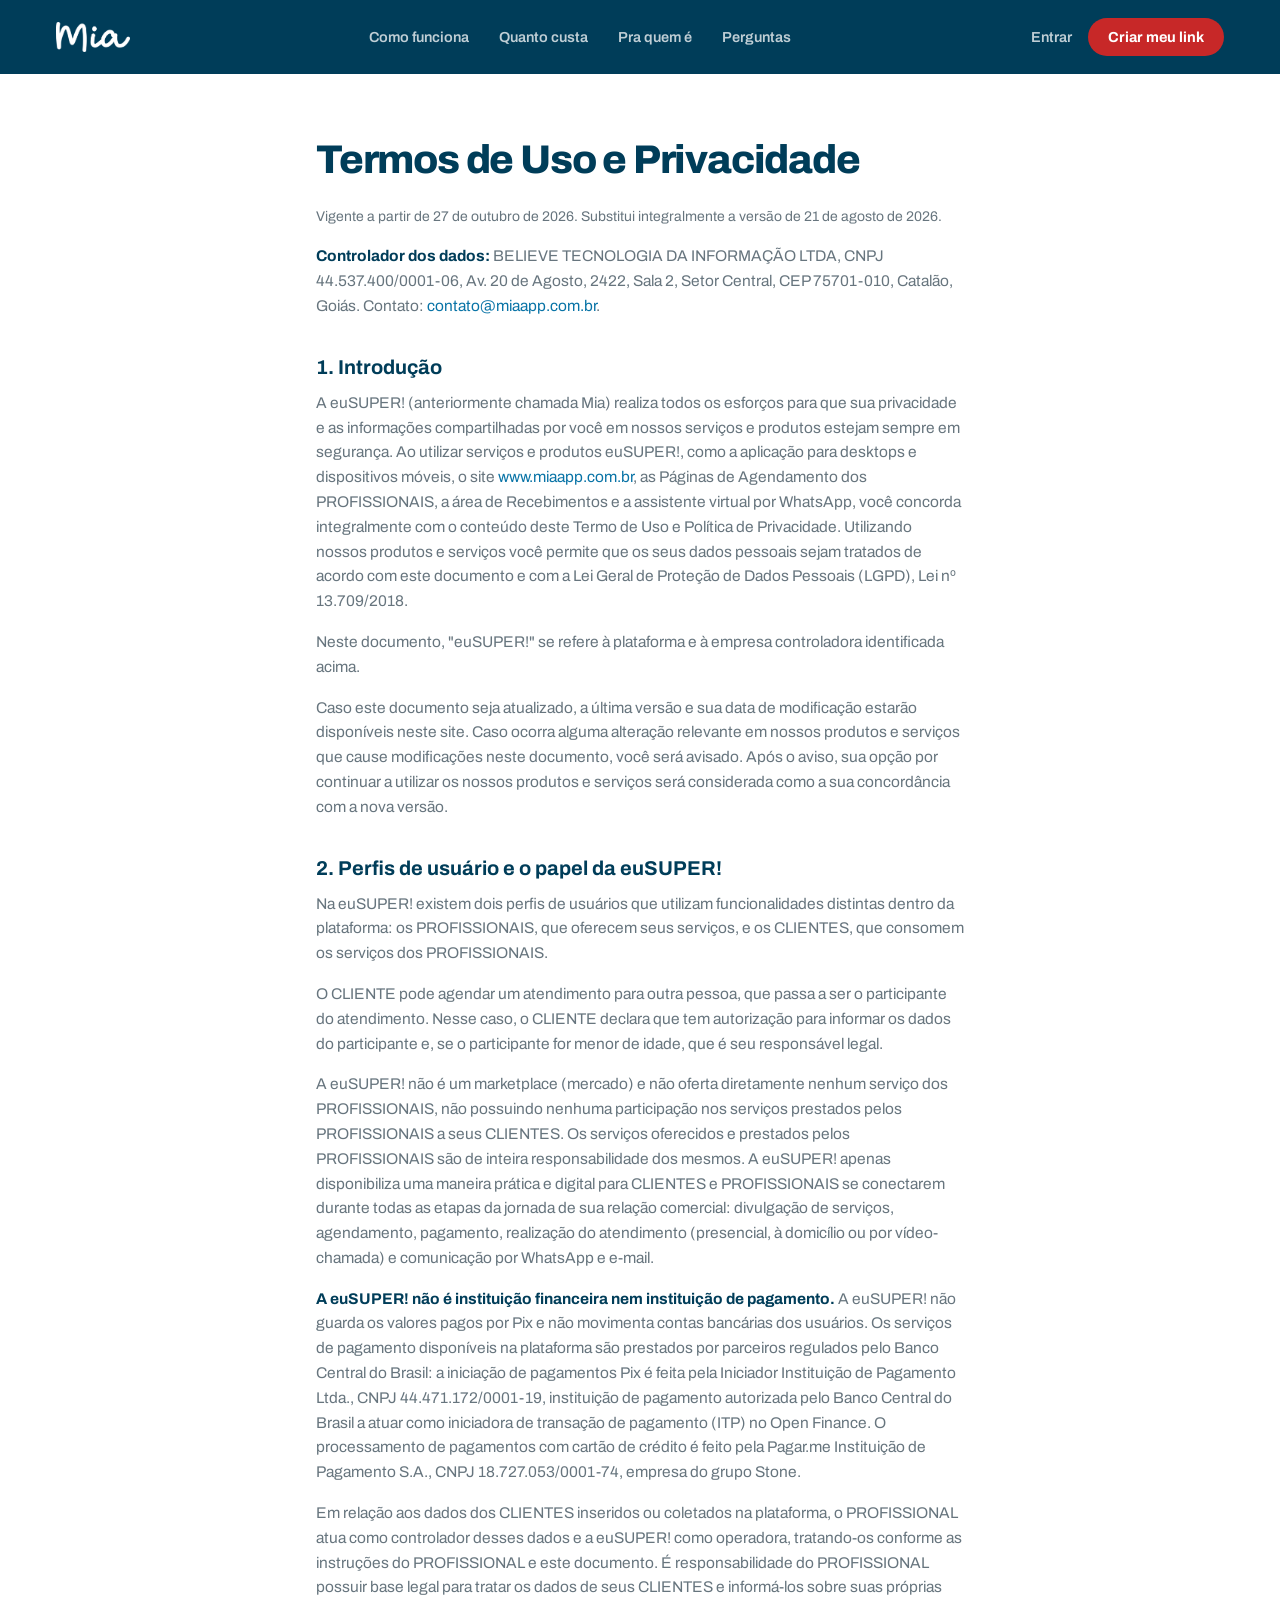
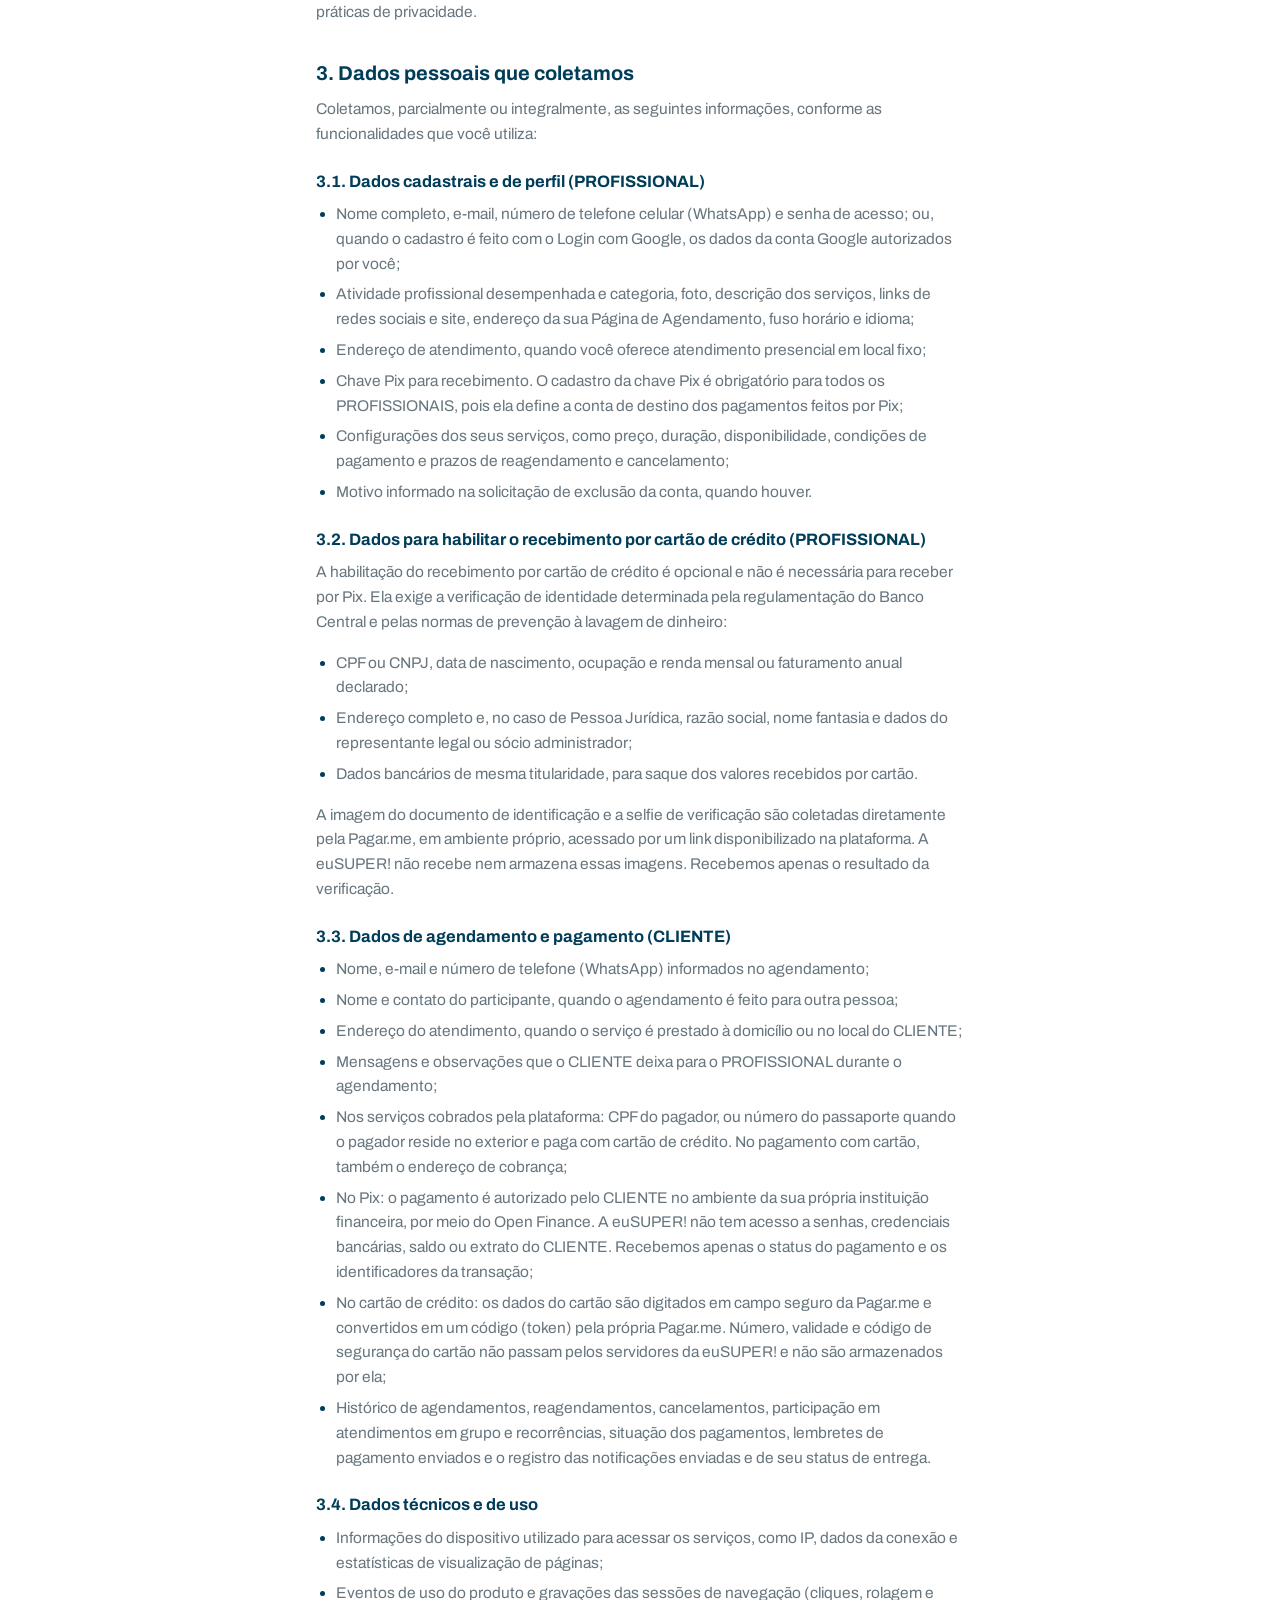
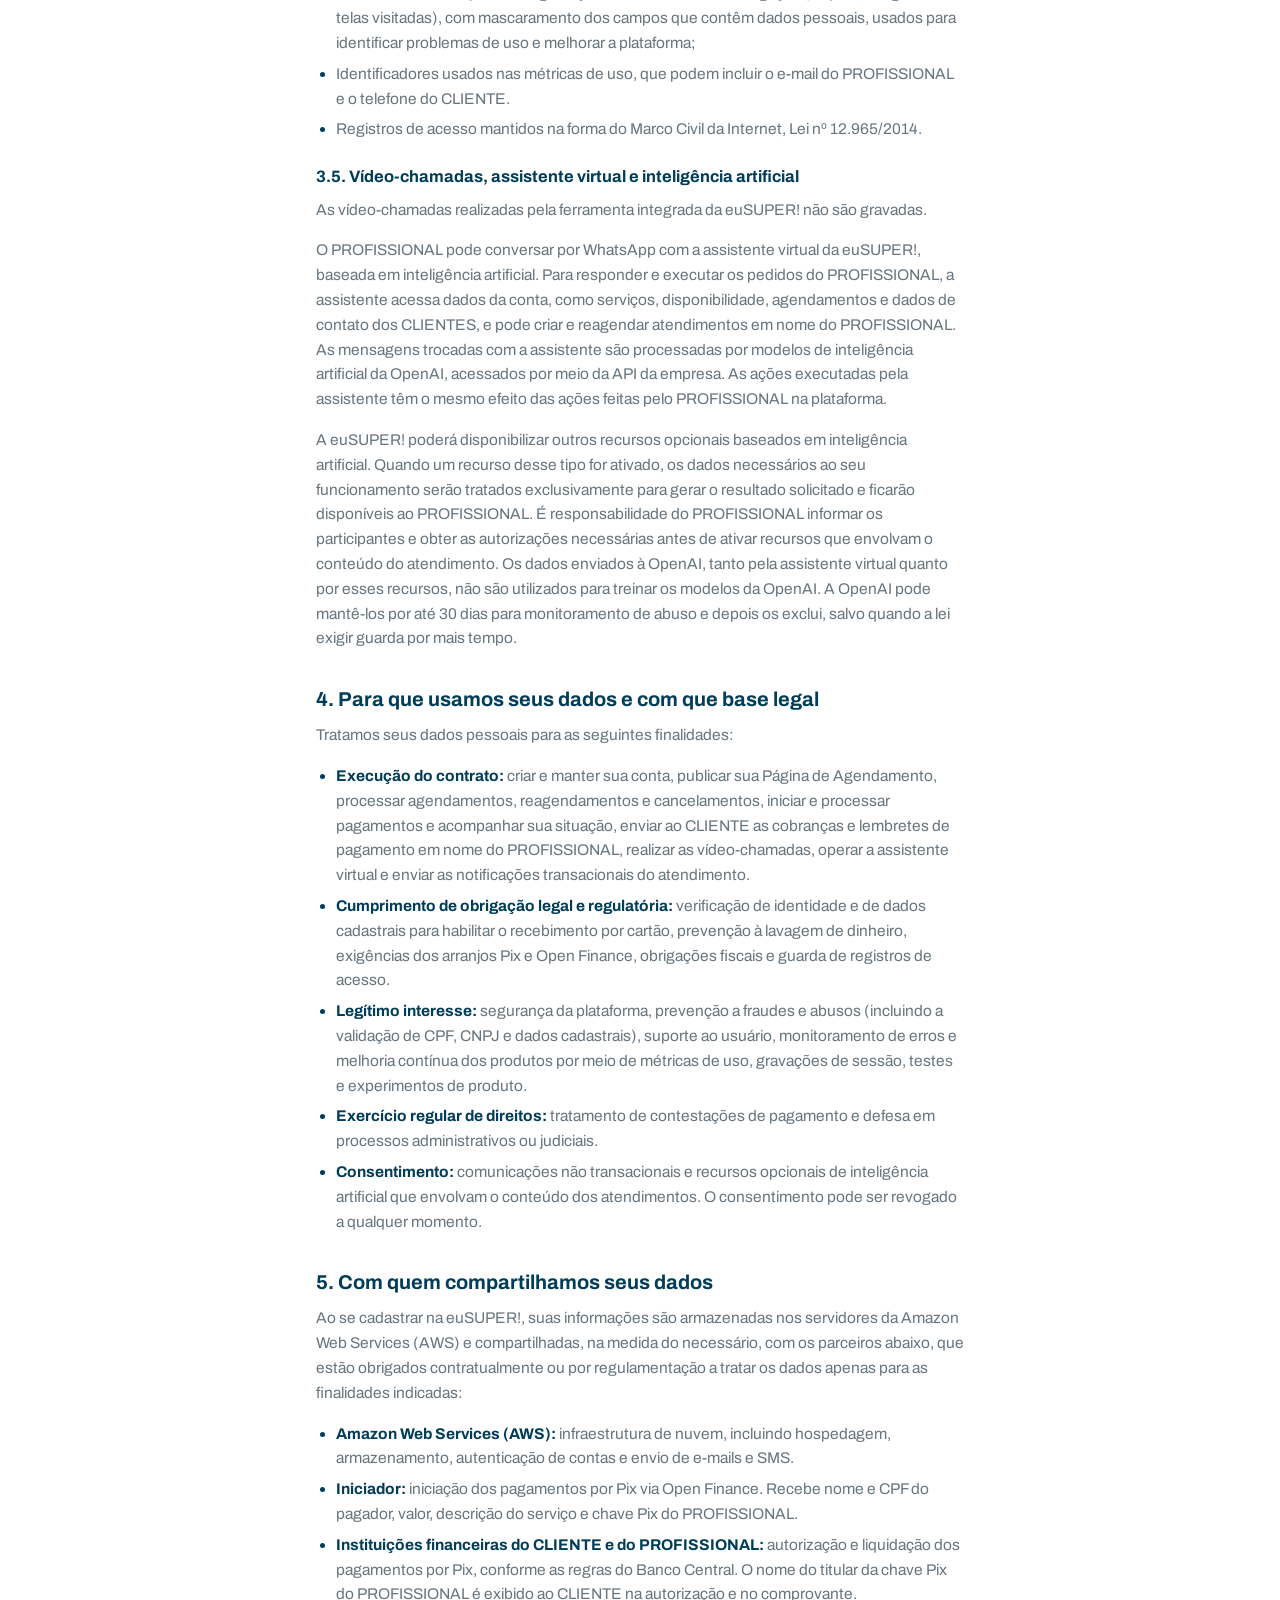
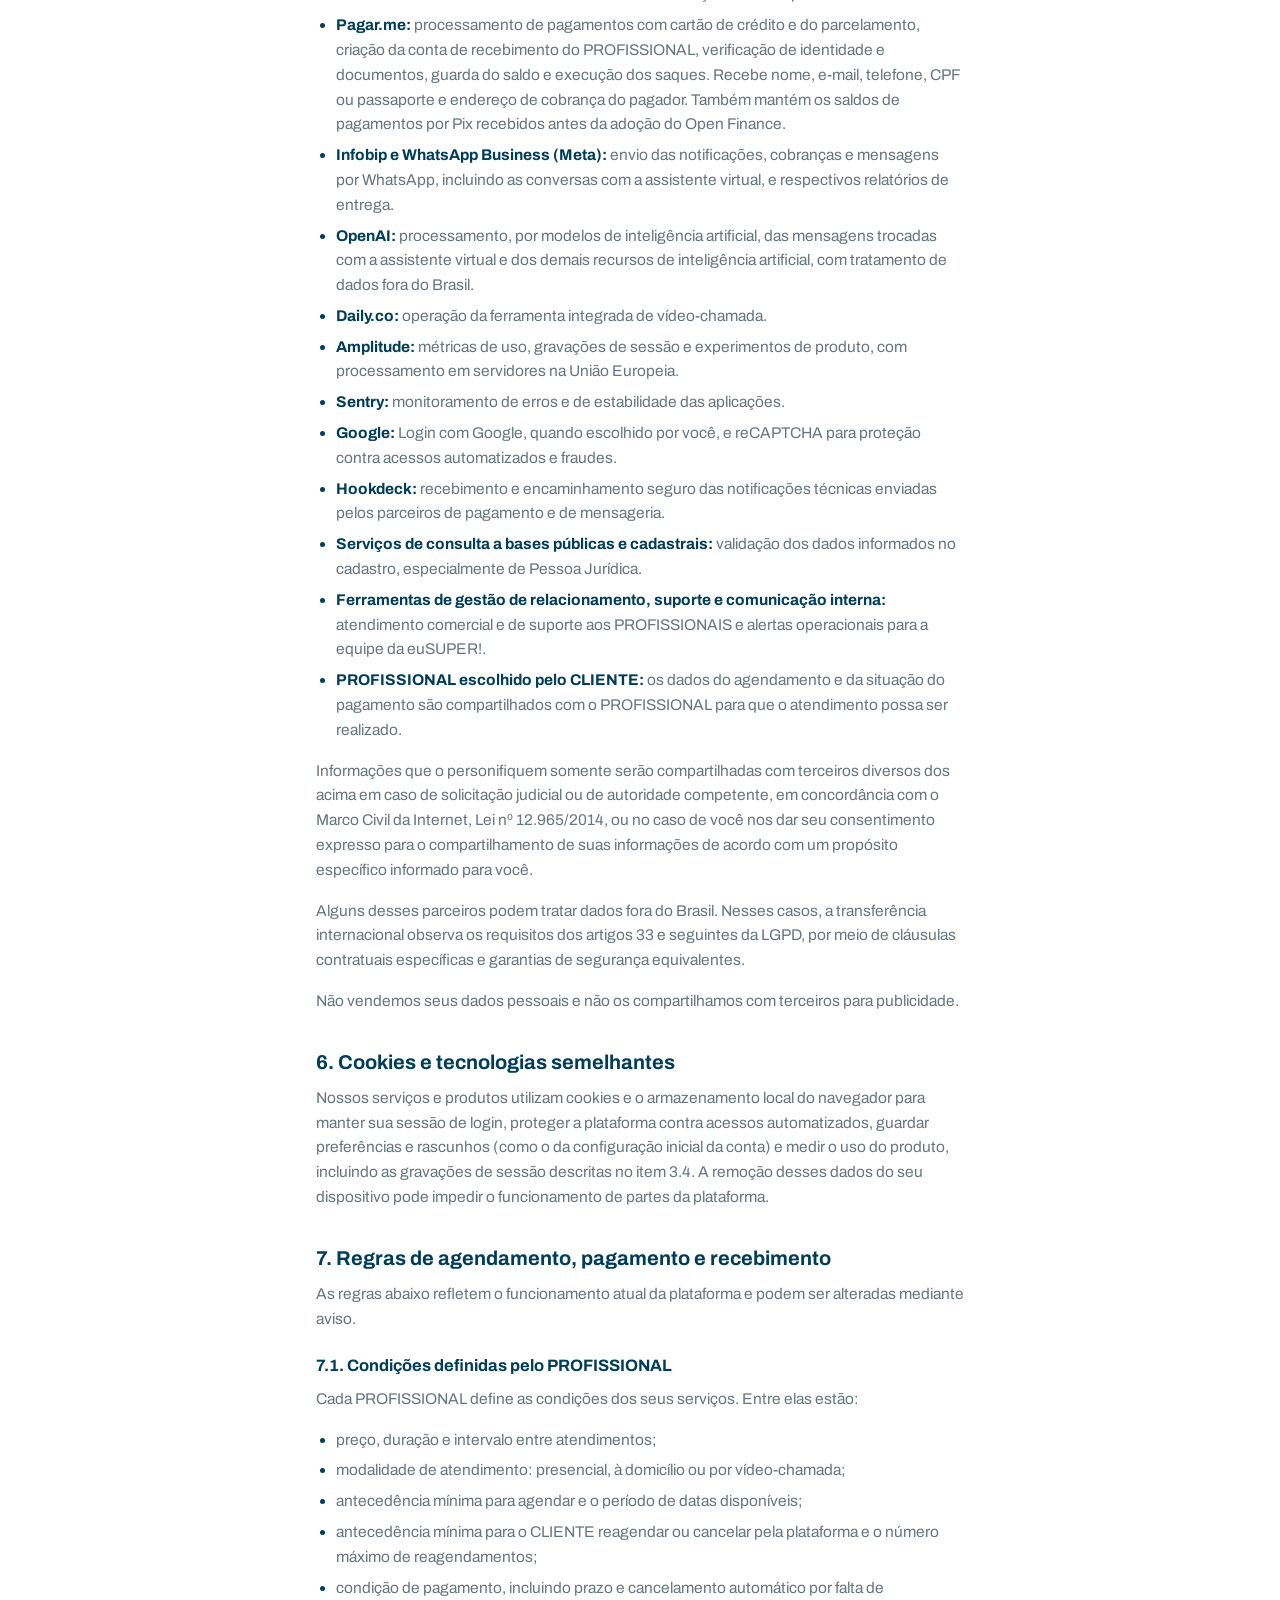
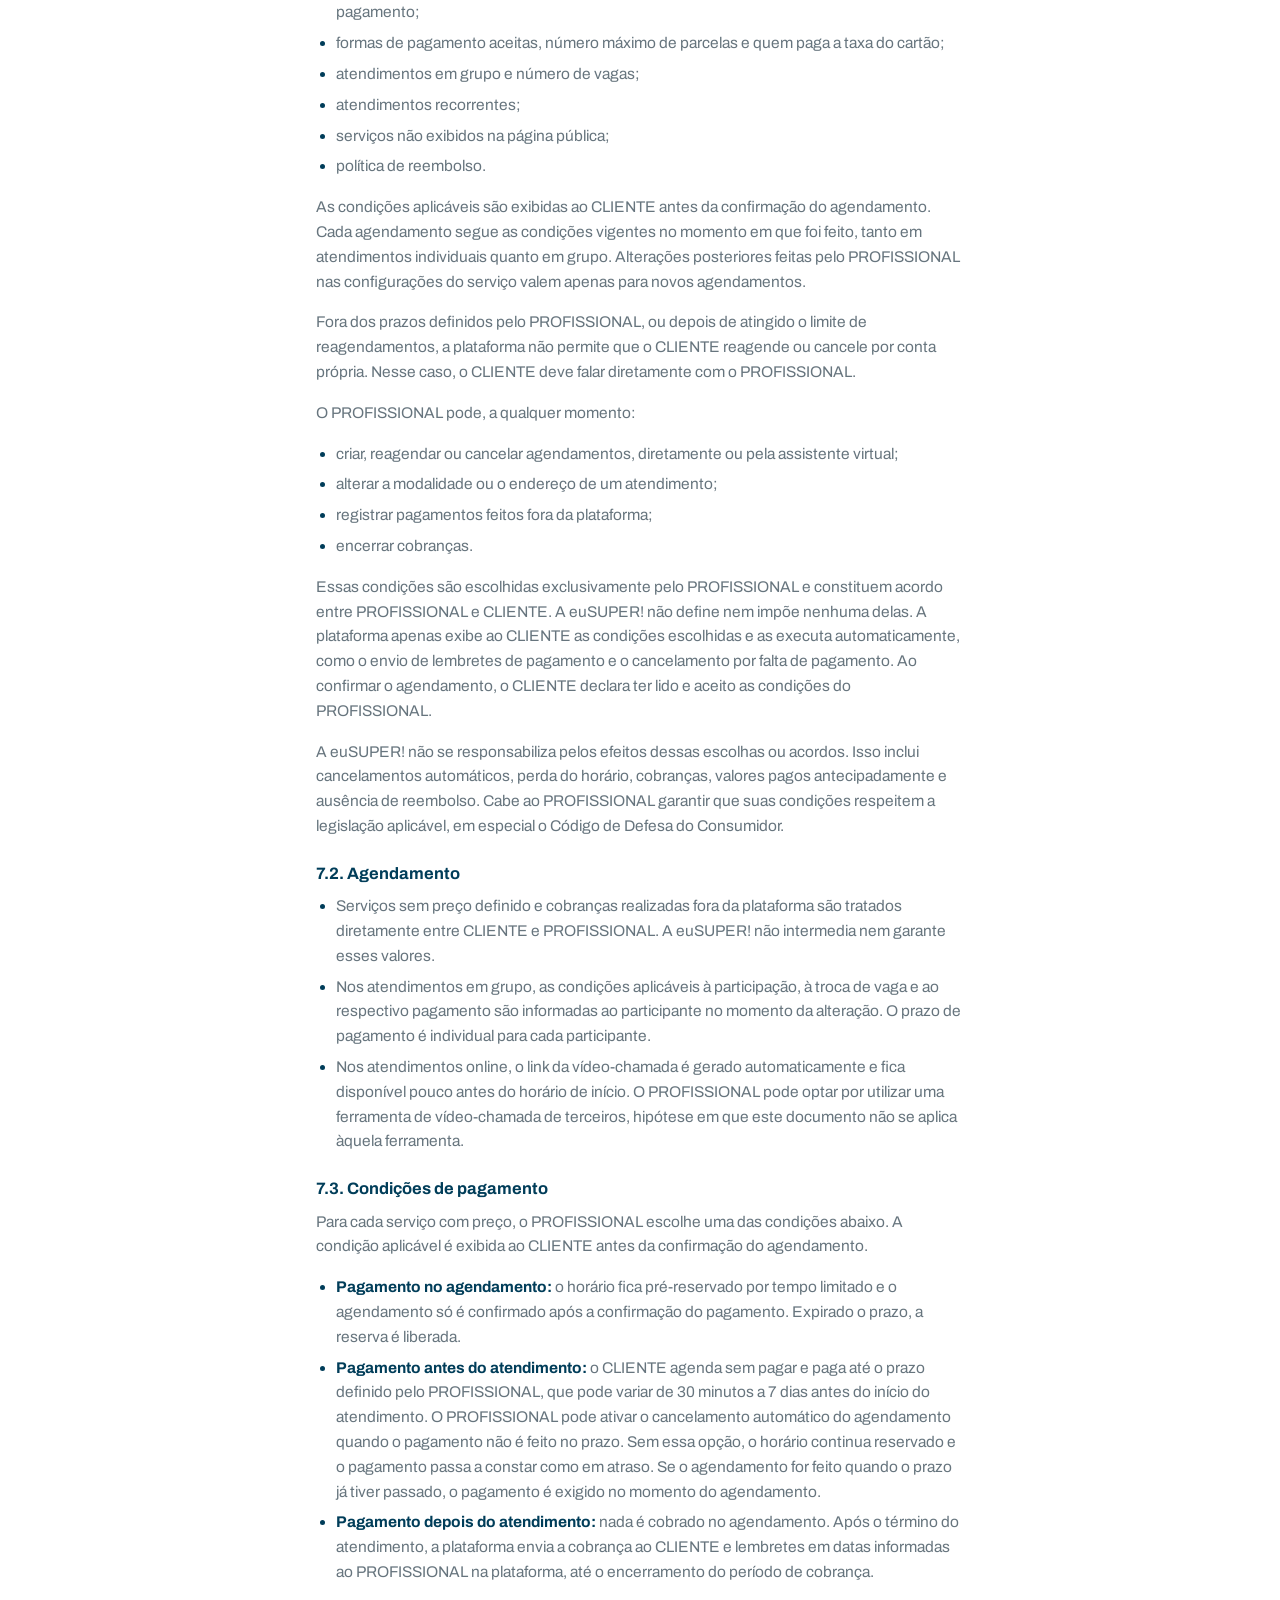
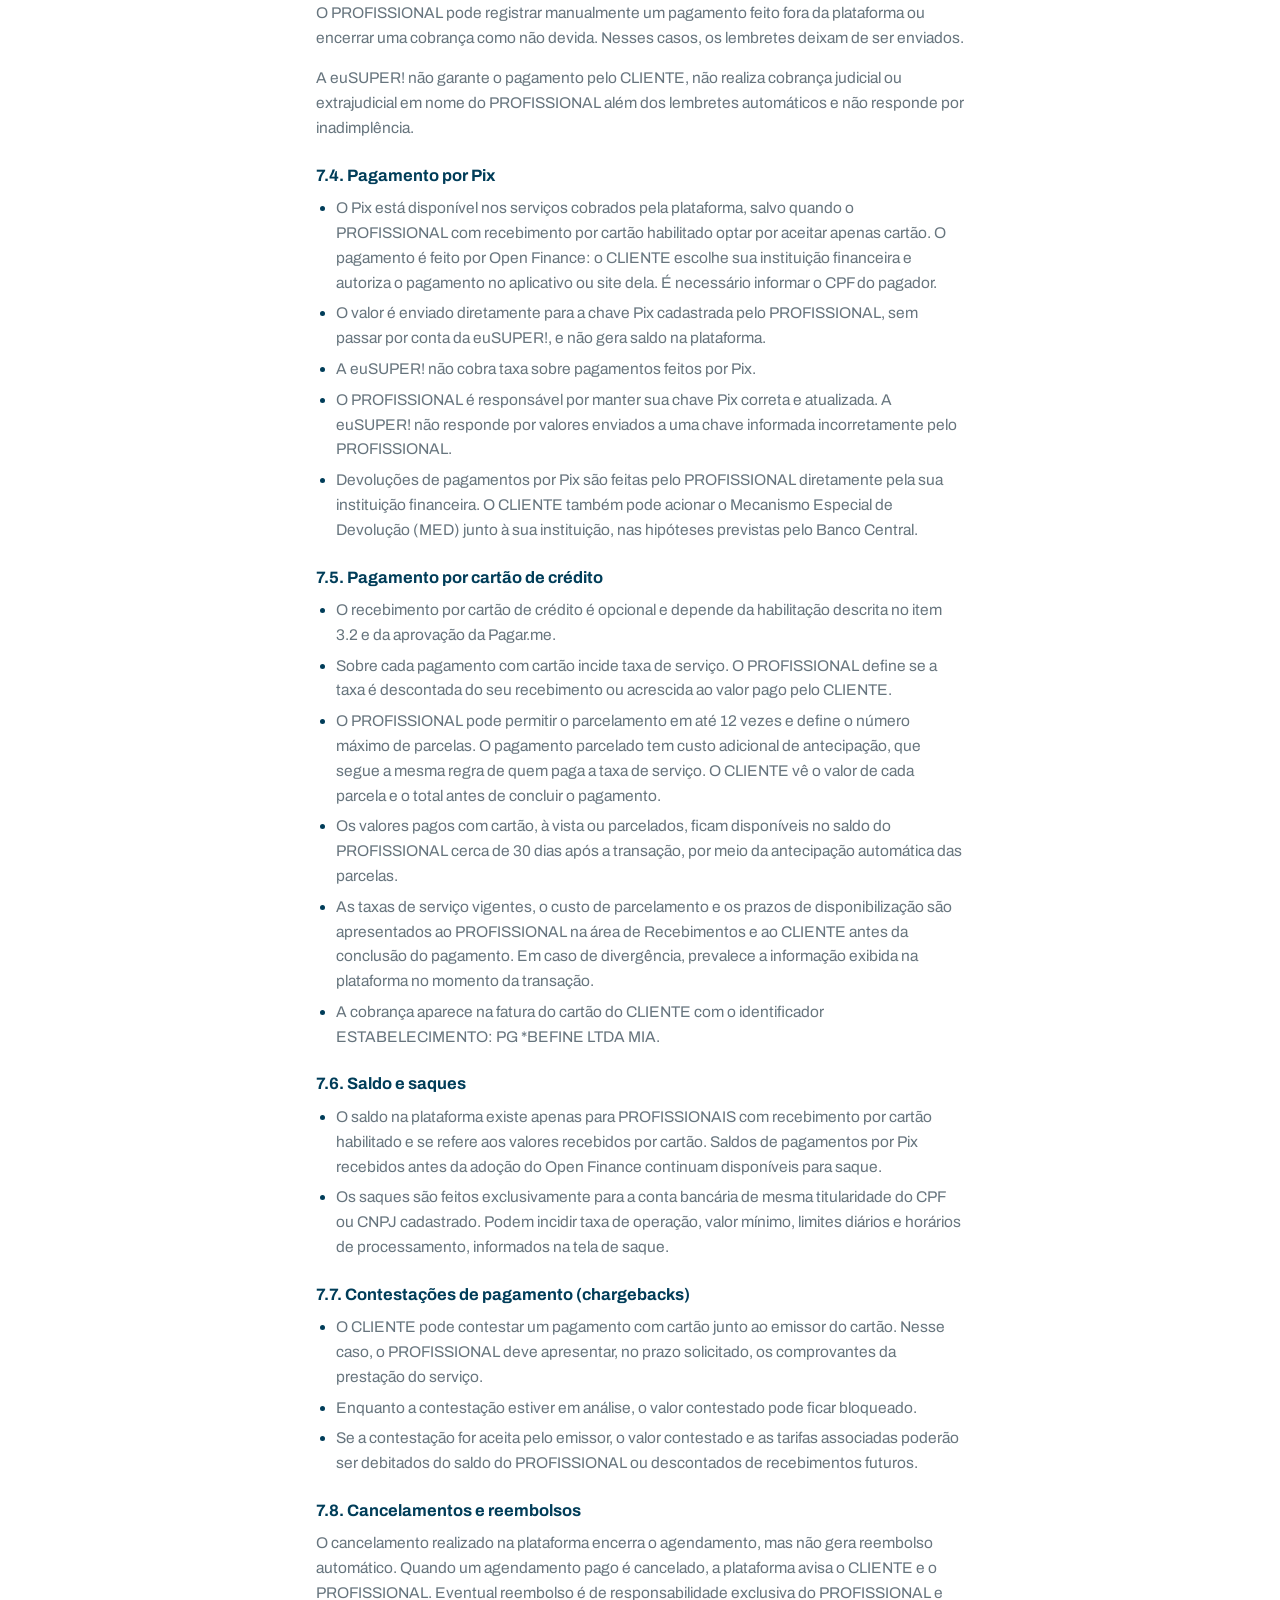
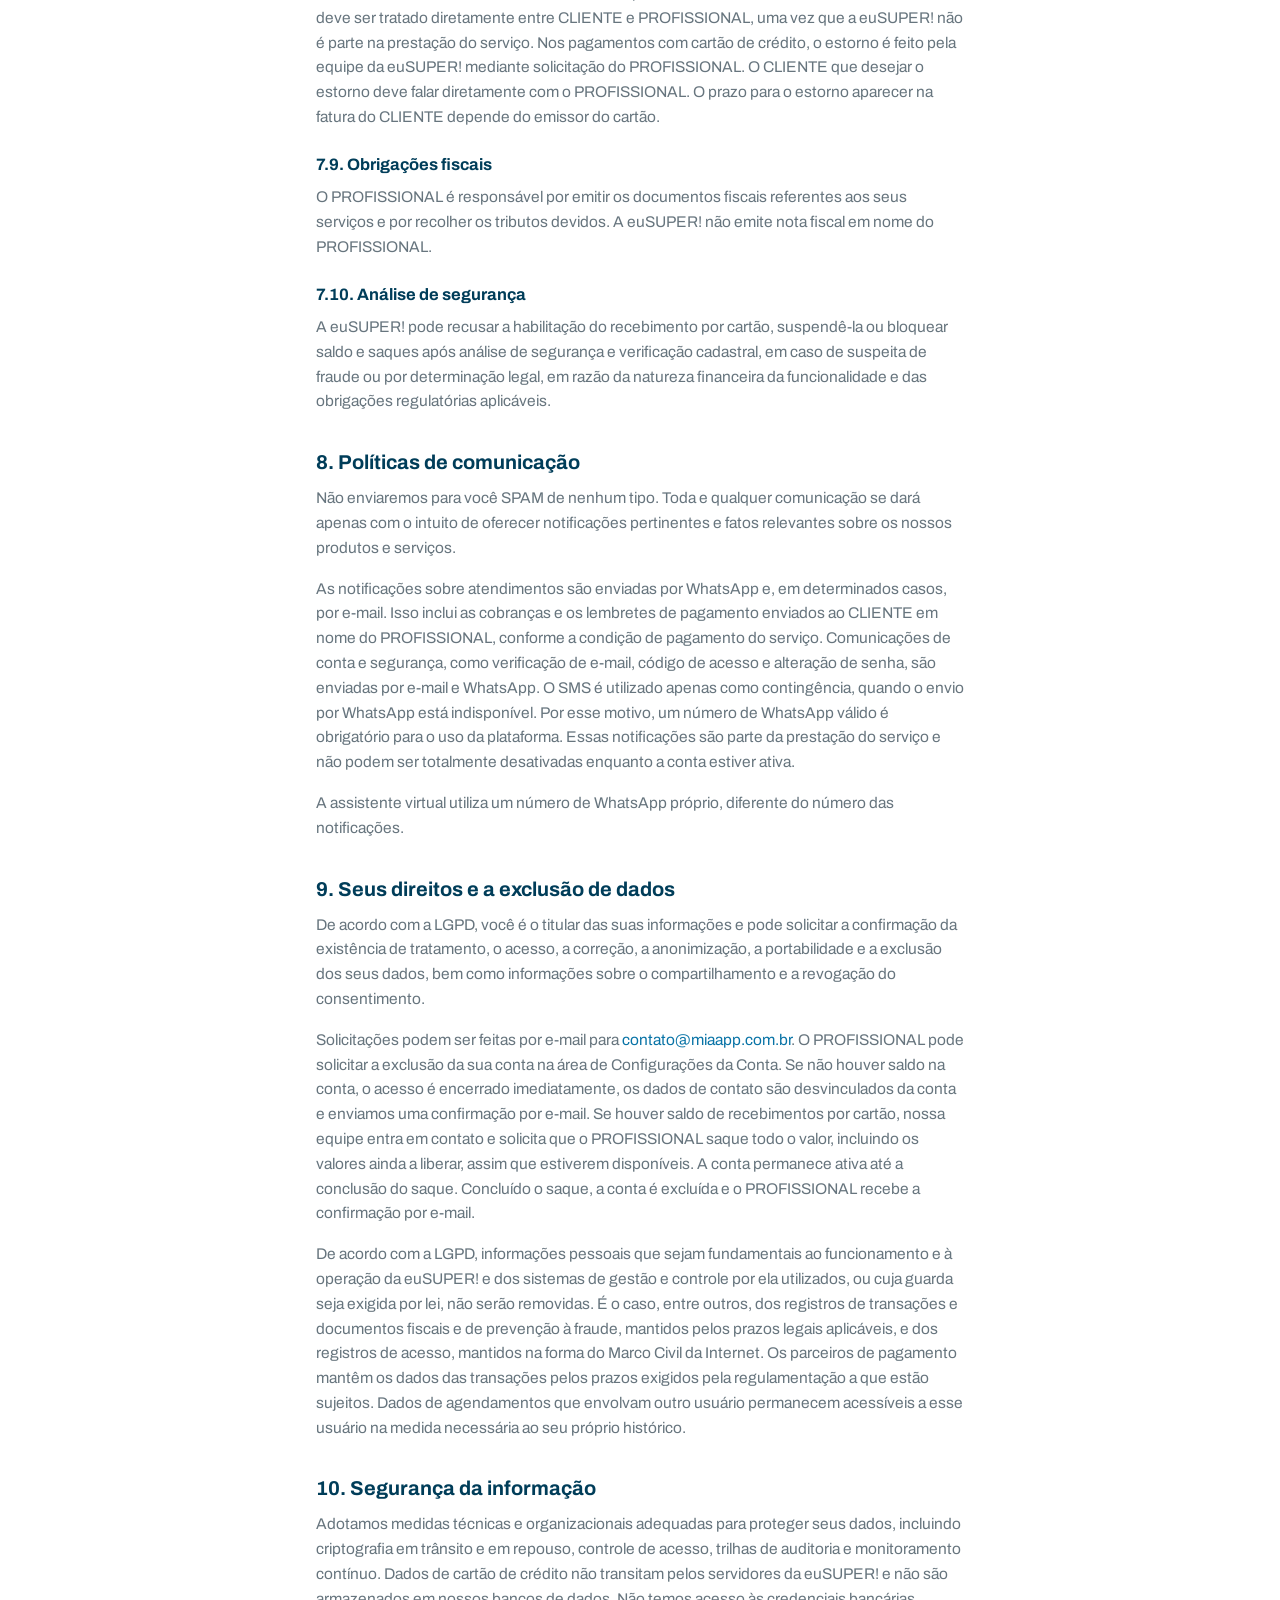
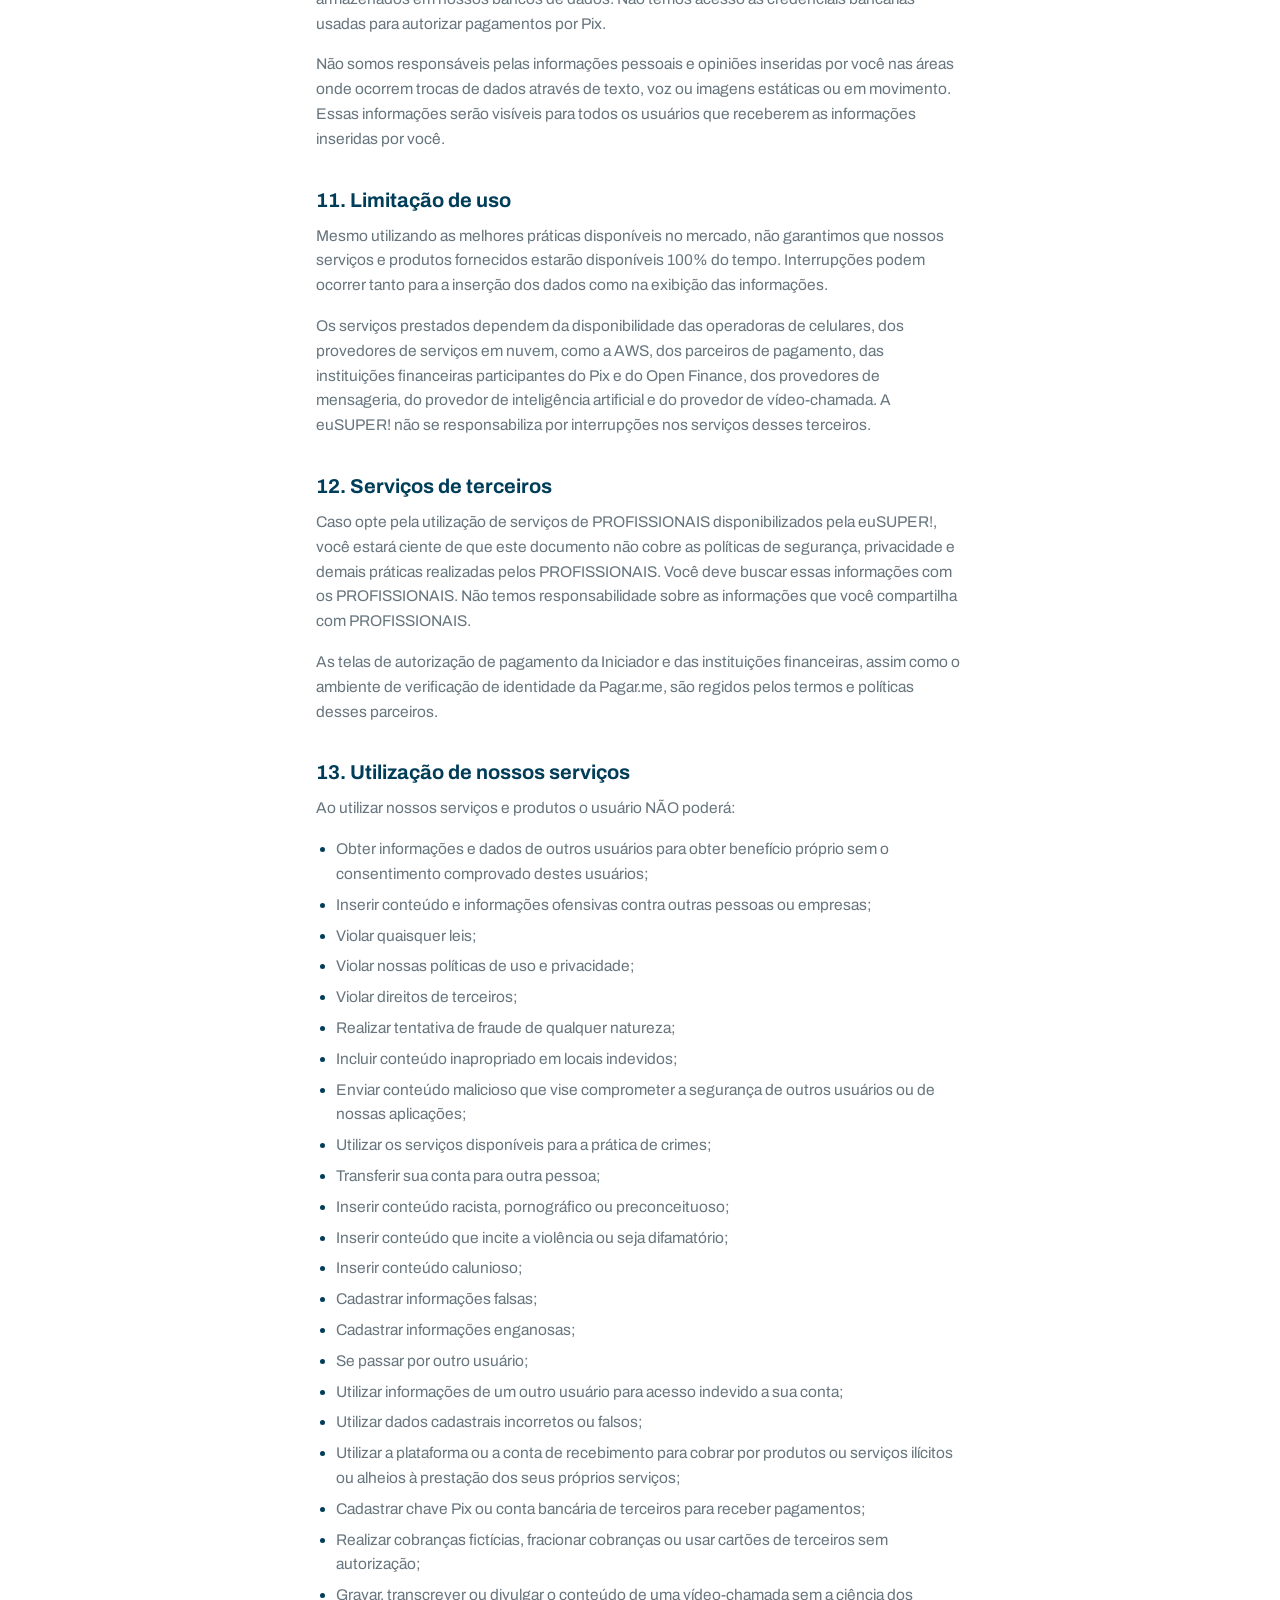
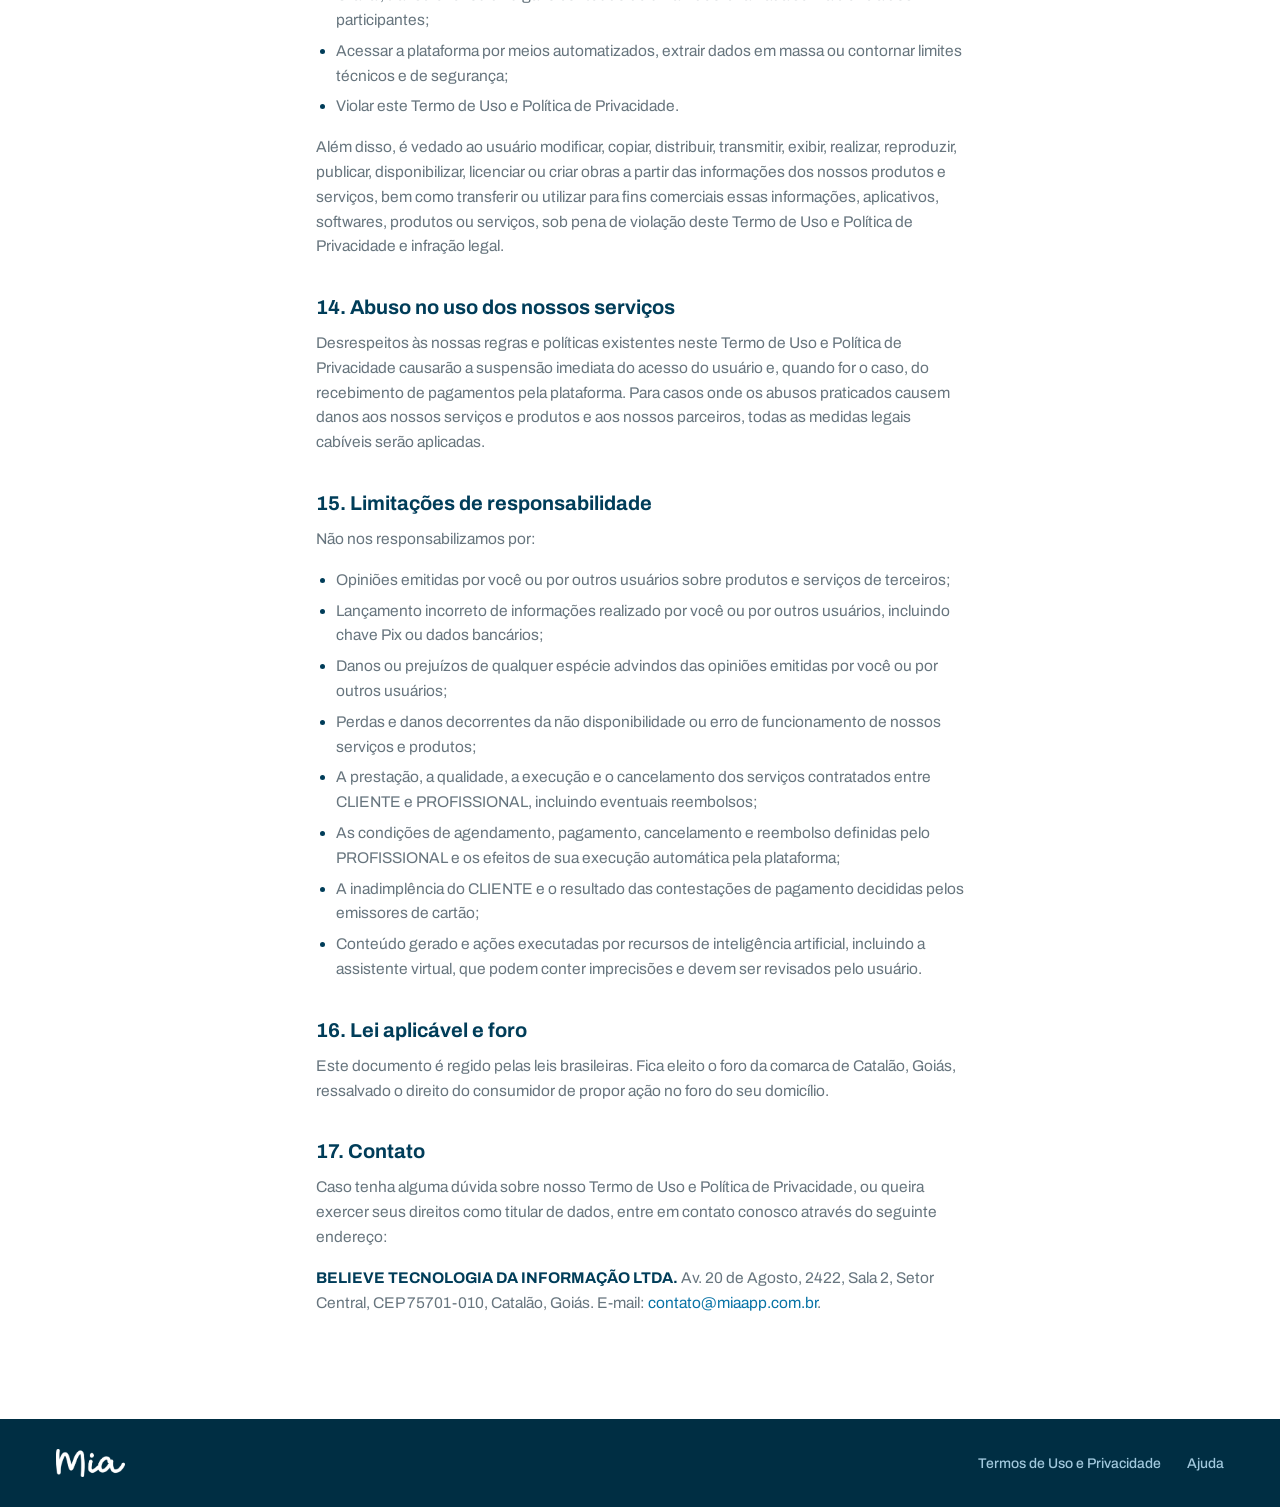
==== commit 391fcce4: "Atualiza os termos e deixa o rodapé no fim da tela - Termos de Uso e Privacidade com o texto vigente" ====
--- a/termos-de-uso-e-privacidade.html
+++ b/termos-de-uso-e-privacidade.html
@@ -70,7 +70,7 @@
 <link href="https://fonts.googleapis.com/css2?family=Archivo:wght@400;500;600;700;800;900&display=swap" rel="stylesheet">
 <link rel="stylesheet" href="/styles.css">
 </head>
-<body>
+<body class="page-legal">
 
 <!-- TODO RASTREIO: cole aqui o <noscript> do Google Tag Manager (body) -->
 
@@ -94,10 +94,264 @@
 <main class="legal">
   <div class="container legal__inner">
     <h1 class="legal__title">Termos de Uso e Privacidade</h1>
-    <h2>Introdução</h2>
-    <p>A Mia realiza todos os esforços para que sua privacidade e as informações compartilhadas por você em nossos serviços e produtos estejam sempre em segurança. Ao utilizar serviços e produtos Mia, como a aplicação Mia para desktops e dispositivos móveis, você concorda integralmente com o conteúdo deste Termo de Uso e Privacidade.</p>
-    <p>Nossos serviços e produtos utilizam cookies para aprimorar a experiência dos nossos usuários. Poderão acontecer erros que impossibilitem a utilização dos produtos e serviços caso o usuário remova os cookies de seu dispositivo. As Informações utilizadas nos cookies são anônimas sem a utilização de dados pessoais do usuário.</p>
-    <p>Caso tenha alguma dúvida sobre nosso Termo de Uso e Privacidade, entre em contato conosco através do email <a href="mailto:contato@miaapp.com.br">contato@miaapp.com.br</a>.</p>
+    <p class="legal__meta">Vigente a partir de 27 de outubro de 2026. Substitui integralmente a versão de 21 de agosto de 2026.</p>
+    <p><strong>Controlador dos dados:</strong> BELIEVE TECNOLOGIA DA INFORMAÇÃO LTDA, CNPJ 44.537.400/0001-06, Av. 20 de Agosto, 2422, Sala 2, Setor Central, CEP 75701-010, Catalão, Goiás. Contato: <a href="mailto:contato@miaapp.com.br">contato@miaapp.com.br</a>.</p>
+
+    <h2>1. Introdução</h2>
+    <p>A euSUPER! (anteriormente chamada Mia) realiza todos os esforços para que sua privacidade e as informações compartilhadas por você em nossos serviços e produtos estejam sempre em segurança. Ao utilizar serviços e produtos euSUPER!, como a aplicação para desktops e dispositivos móveis, o site <a href="https://miaapp.com.br/">www.miaapp.com.br</a>, as Páginas de Agendamento dos PROFISSIONAIS, a área de Recebimentos e a assistente virtual por WhatsApp, você concorda integralmente com o conteúdo deste Termo de Uso e Política de Privacidade. Utilizando nossos produtos e serviços você permite que os seus dados pessoais sejam tratados de acordo com este documento e com a Lei Geral de Proteção de Dados Pessoais (LGPD), Lei nº 13.709/2018.</p>
+    <p>Neste documento, "euSUPER!" se refere à plataforma e à empresa controladora identificada acima.</p>
+    <p>Caso este documento seja atualizado, a última versão e sua data de modificação estarão disponíveis neste site. Caso ocorra alguma alteração relevante em nossos produtos e serviços que cause modificações neste documento, você será avisado. Após o aviso, sua opção por continuar a utilizar os nossos produtos e serviços será considerada como a sua concordância com a nova versão.</p>
+
+    <h2>2. Perfis de usuário e o papel da euSUPER!</h2>
+    <p>Na euSUPER! existem dois perfis de usuários que utilizam funcionalidades distintas dentro da plataforma: os PROFISSIONAIS, que oferecem seus serviços, e os CLIENTES, que consomem os serviços dos PROFISSIONAIS.</p>
+    <p>O CLIENTE pode agendar um atendimento para outra pessoa, que passa a ser o participante do atendimento. Nesse caso, o CLIENTE declara que tem autorização para informar os dados do participante e, se o participante for menor de idade, que é seu responsável legal.</p>
+    <p>A euSUPER! não é um marketplace (mercado) e não oferta diretamente nenhum serviço dos PROFISSIONAIS, não possuindo nenhuma participação nos serviços prestados pelos PROFISSIONAIS a seus CLIENTES. Os serviços oferecidos e prestados pelos PROFISSIONAIS são de inteira responsabilidade dos mesmos. A euSUPER! apenas disponibiliza uma maneira prática e digital para CLIENTES e PROFISSIONAIS se conectarem durante todas as etapas da jornada de sua relação comercial: divulgação de serviços, agendamento, pagamento, realização do atendimento (presencial, à domicílio ou por vídeo-chamada) e comunicação por WhatsApp e e-mail.</p>
+    <p><strong>A euSUPER! não é instituição financeira nem instituição de pagamento.</strong> A euSUPER! não guarda os valores pagos por Pix e não movimenta contas bancárias dos usuários. Os serviços de pagamento disponíveis na plataforma são prestados por parceiros regulados pelo Banco Central do Brasil: a iniciação de pagamentos Pix é feita pela Iniciador Instituição de Pagamento Ltda., CNPJ 44.471.172/0001-19, instituição de pagamento autorizada pelo Banco Central do Brasil a atuar como iniciadora de transação de pagamento (ITP) no Open Finance. O processamento de pagamentos com cartão de crédito é feito pela Pagar.me Instituição de Pagamento S.A., CNPJ 18.727.053/0001-74, empresa do grupo Stone.</p>
+    <p>Em relação aos dados dos CLIENTES inseridos ou coletados na plataforma, o PROFISSIONAL atua como controlador desses dados e a euSUPER! como operadora, tratando-os conforme as instruções do PROFISSIONAL e este documento. É responsabilidade do PROFISSIONAL possuir base legal para tratar os dados de seus CLIENTES e informá-los sobre suas próprias práticas de privacidade.</p>
+
+    <h2>3. Dados pessoais que coletamos</h2>
+    <p>Coletamos, parcialmente ou integralmente, as seguintes informações, conforme as funcionalidades que você utiliza:</p>
+
+    <h3>3.1. Dados cadastrais e de perfil (PROFISSIONAL)</h3>
+    <ul>
+      <li>Nome completo, e-mail, número de telefone celular (WhatsApp) e senha de acesso; ou, quando o cadastro é feito com o Login com Google, os dados da conta Google autorizados por você;</li>
+      <li>Atividade profissional desempenhada e categoria, foto, descrição dos serviços, links de redes sociais e site, endereço da sua Página de Agendamento, fuso horário e idioma;</li>
+      <li>Endereço de atendimento, quando você oferece atendimento presencial em local fixo;</li>
+      <li>Chave Pix para recebimento. O cadastro da chave Pix é obrigatório para todos os PROFISSIONAIS, pois ela define a conta de destino dos pagamentos feitos por Pix;</li>
+      <li>Configurações dos seus serviços, como preço, duração, disponibilidade, condições de pagamento e prazos de reagendamento e cancelamento;</li>
+      <li>Motivo informado na solicitação de exclusão da conta, quando houver.</li>
+    </ul>
+
+    <h3>3.2. Dados para habilitar o recebimento por cartão de crédito (PROFISSIONAL)</h3>
+    <p>A habilitação do recebimento por cartão de crédito é opcional e não é necessária para receber por Pix. Ela exige a verificação de identidade determinada pela regulamentação do Banco Central e pelas normas de prevenção à lavagem de dinheiro:</p>
+    <ul>
+      <li>CPF ou CNPJ, data de nascimento, ocupação e renda mensal ou faturamento anual declarado;</li>
+      <li>Endereço completo e, no caso de Pessoa Jurídica, razão social, nome fantasia e dados do representante legal ou sócio administrador;</li>
+      <li>Dados bancários de mesma titularidade, para saque dos valores recebidos por cartão.</li>
+    </ul>
+    <p>A imagem do documento de identificação e a selfie de verificação são coletadas diretamente pela Pagar.me, em ambiente próprio, acessado por um link disponibilizado na plataforma. A euSUPER! não recebe nem armazena essas imagens. Recebemos apenas o resultado da verificação.</p>
+
+    <h3>3.3. Dados de agendamento e pagamento (CLIENTE)</h3>
+    <ul>
+      <li>Nome, e-mail e número de telefone (WhatsApp) informados no agendamento;</li>
+      <li>Nome e contato do participante, quando o agendamento é feito para outra pessoa;</li>
+      <li>Endereço do atendimento, quando o serviço é prestado à domicílio ou no local do CLIENTE;</li>
+      <li>Mensagens e observações que o CLIENTE deixa para o PROFISSIONAL durante o agendamento;</li>
+      <li>Nos serviços cobrados pela plataforma: CPF do pagador, ou número do passaporte quando o pagador reside no exterior e paga com cartão de crédito. No pagamento com cartão, também o endereço de cobrança;</li>
+      <li>No Pix: o pagamento é autorizado pelo CLIENTE no ambiente da sua própria instituição financeira, por meio do Open Finance. A euSUPER! não tem acesso a senhas, credenciais bancárias, saldo ou extrato do CLIENTE. Recebemos apenas o status do pagamento e os identificadores da transação;</li>
+      <li>No cartão de crédito: os dados do cartão são digitados em campo seguro da Pagar.me e convertidos em um código (token) pela própria Pagar.me. Número, validade e código de segurança do cartão não passam pelos servidores da euSUPER! e não são armazenados por ela;</li>
+      <li>Histórico de agendamentos, reagendamentos, cancelamentos, participação em atendimentos em grupo e recorrências, situação dos pagamentos, lembretes de pagamento enviados e o registro das notificações enviadas e de seu status de entrega.</li>
+    </ul>
+
+    <h3>3.4. Dados técnicos e de uso</h3>
+    <ul>
+      <li>Informações do dispositivo utilizado para acessar os serviços, como IP, dados da conexão e estatísticas de visualização de páginas;</li>
+      <li>Eventos de uso do produto e gravações das sessões de navegação (cliques, rolagem e telas visitadas), com mascaramento dos campos que contêm dados pessoais, usados para identificar problemas de uso e melhorar a plataforma;</li>
+      <li>Identificadores usados nas métricas de uso, que podem incluir o e-mail do PROFISSIONAL e o telefone do CLIENTE.</li>
+      <li>Registros de acesso mantidos na forma do Marco Civil da Internet, Lei nº 12.965/2014.</li>
+    </ul>
+
+    <h3>3.5. Vídeo-chamadas, assistente virtual e inteligência artificial</h3>
+    <p>As vídeo-chamadas realizadas pela ferramenta integrada da euSUPER! não são gravadas.</p>
+    <p>O PROFISSIONAL pode conversar por WhatsApp com a assistente virtual da euSUPER!, baseada em inteligência artificial. Para responder e executar os pedidos do PROFISSIONAL, a assistente acessa dados da conta, como serviços, disponibilidade, agendamentos e dados de contato dos CLIENTES, e pode criar e reagendar atendimentos em nome do PROFISSIONAL. As mensagens trocadas com a assistente são processadas por modelos de inteligência artificial da OpenAI, acessados por meio da API da empresa. As ações executadas pela assistente têm o mesmo efeito das ações feitas pelo PROFISSIONAL na plataforma.</p>
+    <p>A euSUPER! poderá disponibilizar outros recursos opcionais baseados em inteligência artificial. Quando um recurso desse tipo for ativado, os dados necessários ao seu funcionamento serão tratados exclusivamente para gerar o resultado solicitado e ficarão disponíveis ao PROFISSIONAL. É responsabilidade do PROFISSIONAL informar os participantes e obter as autorizações necessárias antes de ativar recursos que envolvam o conteúdo do atendimento. Os dados enviados à OpenAI, tanto pela assistente virtual quanto por esses recursos, não são utilizados para treinar os modelos da OpenAI. A OpenAI pode mantê-los por até 30 dias para monitoramento de abuso e depois os exclui, salvo quando a lei exigir guarda por mais tempo.</p>
+
+    <h2>4. Para que usamos seus dados e com que base legal</h2>
+    <p>Tratamos seus dados pessoais para as seguintes finalidades:</p>
+    <ul>
+      <li><strong>Execução do contrato:</strong> criar e manter sua conta, publicar sua Página de Agendamento, processar agendamentos, reagendamentos e cancelamentos, iniciar e processar pagamentos e acompanhar sua situação, enviar ao CLIENTE as cobranças e lembretes de pagamento em nome do PROFISSIONAL, realizar as vídeo-chamadas, operar a assistente virtual e enviar as notificações transacionais do atendimento.</li>
+      <li><strong>Cumprimento de obrigação legal e regulatória:</strong> verificação de identidade e de dados cadastrais para habilitar o recebimento por cartão, prevenção à lavagem de dinheiro, exigências dos arranjos Pix e Open Finance, obrigações fiscais e guarda de registros de acesso.</li>
+      <li><strong>Legítimo interesse:</strong> segurança da plataforma, prevenção a fraudes e abusos (incluindo a validação de CPF, CNPJ e dados cadastrais), suporte ao usuário, monitoramento de erros e melhoria contínua dos produtos por meio de métricas de uso, gravações de sessão, testes e experimentos de produto.</li>
+      <li><strong>Exercício regular de direitos:</strong> tratamento de contestações de pagamento e defesa em processos administrativos ou judiciais.</li>
+      <li><strong>Consentimento:</strong> comunicações não transacionais e recursos opcionais de inteligência artificial que envolvam o conteúdo dos atendimentos. O consentimento pode ser revogado a qualquer momento.</li>
+    </ul>
+
+    <h2>5. Com quem compartilhamos seus dados</h2>
+    <p>Ao se cadastrar na euSUPER!, suas informações são armazenadas nos servidores da Amazon Web Services (AWS) e compartilhadas, na medida do necessário, com os parceiros abaixo, que estão obrigados contratualmente ou por regulamentação a tratar os dados apenas para as finalidades indicadas:</p>
+    <ul>
+      <li><strong>Amazon Web Services (AWS):</strong> infraestrutura de nuvem, incluindo hospedagem, armazenamento, autenticação de contas e envio de e-mails e SMS.</li>
+      <li><strong>Iniciador:</strong> iniciação dos pagamentos por Pix via Open Finance. Recebe nome e CPF do pagador, valor, descrição do serviço e chave Pix do PROFISSIONAL.</li>
+      <li><strong>Instituições financeiras do CLIENTE e do PROFISSIONAL:</strong> autorização e liquidação dos pagamentos por Pix, conforme as regras do Banco Central. O nome do titular da chave Pix do PROFISSIONAL é exibido ao CLIENTE na autorização e no comprovante.</li>
+      <li><strong>Pagar.me:</strong> processamento de pagamentos com cartão de crédito e do parcelamento, criação da conta de recebimento do PROFISSIONAL, verificação de identidade e documentos, guarda do saldo e execução dos saques. Recebe nome, e-mail, telefone, CPF ou passaporte e endereço de cobrança do pagador. Também mantém os saldos de pagamentos por Pix recebidos antes da adoção do Open Finance.</li>
+      <li><strong>Infobip e WhatsApp Business (Meta):</strong> envio das notificações, cobranças e mensagens por WhatsApp, incluindo as conversas com a assistente virtual, e respectivos relatórios de entrega.</li>
+      <li><strong>OpenAI:</strong> processamento, por modelos de inteligência artificial, das mensagens trocadas com a assistente virtual e dos demais recursos de inteligência artificial, com tratamento de dados fora do Brasil.</li>
+      <li><strong>Daily.co:</strong> operação da ferramenta integrada de vídeo-chamada.</li>
+      <li><strong>Amplitude:</strong> métricas de uso, gravações de sessão e experimentos de produto, com processamento em servidores na União Europeia.</li>
+      <li><strong>Sentry:</strong> monitoramento de erros e de estabilidade das aplicações.</li>
+      <li><strong>Google:</strong> Login com Google, quando escolhido por você, e reCAPTCHA para proteção contra acessos automatizados e fraudes.</li>
+      <li><strong>Hookdeck:</strong> recebimento e encaminhamento seguro das notificações técnicas enviadas pelos parceiros de pagamento e de mensageria.</li>
+      <li><strong>Serviços de consulta a bases públicas e cadastrais:</strong> validação dos dados informados no cadastro, especialmente de Pessoa Jurídica.</li>
+      <li><strong>Ferramentas de gestão de relacionamento, suporte e comunicação interna:</strong> atendimento comercial e de suporte aos PROFISSIONAIS e alertas operacionais para a equipe da euSUPER!.</li>
+      <li><strong>PROFISSIONAL escolhido pelo CLIENTE:</strong> os dados do agendamento e da situação do pagamento são compartilhados com o PROFISSIONAL para que o atendimento possa ser realizado.</li>
+    </ul>
+    <p>Informações que o personifiquem somente serão compartilhadas com terceiros diversos dos acima em caso de solicitação judicial ou de autoridade competente, em concordância com o Marco Civil da Internet, Lei nº 12.965/2014, ou no caso de você nos dar seu consentimento expresso para o compartilhamento de suas informações de acordo com um propósito específico informado para você.</p>
+    <p>Alguns desses parceiros podem tratar dados fora do Brasil. Nesses casos, a transferência internacional observa os requisitos dos artigos 33 e seguintes da LGPD, por meio de cláusulas contratuais específicas e garantias de segurança equivalentes.</p>
+    <p>Não vendemos seus dados pessoais e não os compartilhamos com terceiros para publicidade.</p>
+
+    <h2>6. Cookies e tecnologias semelhantes</h2>
+    <p>Nossos serviços e produtos utilizam cookies e o armazenamento local do navegador para manter sua sessão de login, proteger a plataforma contra acessos automatizados, guardar preferências e rascunhos (como o da configuração inicial da conta) e medir o uso do produto, incluindo as gravações de sessão descritas no item 3.4. A remoção desses dados do seu dispositivo pode impedir o funcionamento de partes da plataforma.</p>
+
+    <h2>7. Regras de agendamento, pagamento e recebimento</h2>
+    <p>As regras abaixo refletem o funcionamento atual da plataforma e podem ser alteradas mediante aviso.</p>
+
+    <h3>7.1. Condições definidas pelo PROFISSIONAL</h3>
+    <p>Cada PROFISSIONAL define as condições dos seus serviços. Entre elas estão:</p>
+    <ul>
+      <li>preço, duração e intervalo entre atendimentos;</li>
+      <li>modalidade de atendimento: presencial, à domicílio ou por vídeo-chamada;</li>
+      <li>antecedência mínima para agendar e o período de datas disponíveis;</li>
+      <li>antecedência mínima para o CLIENTE reagendar ou cancelar pela plataforma e o número máximo de reagendamentos;</li>
+      <li>condição de pagamento, incluindo prazo e cancelamento automático por falta de pagamento;</li>
+      <li>formas de pagamento aceitas, número máximo de parcelas e quem paga a taxa do cartão;</li>
+      <li>atendimentos em grupo e número de vagas;</li>
+      <li>atendimentos recorrentes;</li>
+      <li>serviços não exibidos na página pública;</li>
+      <li>política de reembolso.</li>
+    </ul>
+    <p>As condições aplicáveis são exibidas ao CLIENTE antes da confirmação do agendamento. Cada agendamento segue as condições vigentes no momento em que foi feito, tanto em atendimentos individuais quanto em grupo. Alterações posteriores feitas pelo PROFISSIONAL nas configurações do serviço valem apenas para novos agendamentos.</p>
+    <p>Fora dos prazos definidos pelo PROFISSIONAL, ou depois de atingido o limite de reagendamentos, a plataforma não permite que o CLIENTE reagende ou cancele por conta própria. Nesse caso, o CLIENTE deve falar diretamente com o PROFISSIONAL.</p>
+    <p>O PROFISSIONAL pode, a qualquer momento:</p>
+    <ul>
+      <li>criar, reagendar ou cancelar agendamentos, diretamente ou pela assistente virtual;</li>
+      <li>alterar a modalidade ou o endereço de um atendimento;</li>
+      <li>registrar pagamentos feitos fora da plataforma;</li>
+      <li>encerrar cobranças.</li>
+    </ul>
+    <p>Essas condições são escolhidas exclusivamente pelo PROFISSIONAL e constituem acordo entre PROFISSIONAL e CLIENTE. A euSUPER! não define nem impõe nenhuma delas. A plataforma apenas exibe ao CLIENTE as condições escolhidas e as executa automaticamente, como o envio de lembretes de pagamento e o cancelamento por falta de pagamento. Ao confirmar o agendamento, o CLIENTE declara ter lido e aceito as condições do PROFISSIONAL.</p>
+    <p>A euSUPER! não se responsabiliza pelos efeitos dessas escolhas ou acordos. Isso inclui cancelamentos automáticos, perda do horário, cobranças, valores pagos antecipadamente e ausência de reembolso. Cabe ao PROFISSIONAL garantir que suas condições respeitem a legislação aplicável, em especial o Código de Defesa do Consumidor.</p>
+
+    <h3>7.2. Agendamento</h3>
+    <ul>
+      <li>Serviços sem preço definido e cobranças realizadas fora da plataforma são tratados diretamente entre CLIENTE e PROFISSIONAL. A euSUPER! não intermedia nem garante esses valores.</li>
+      <li>Nos atendimentos em grupo, as condições aplicáveis à participação, à troca de vaga e ao respectivo pagamento são informadas ao participante no momento da alteração. O prazo de pagamento é individual para cada participante.</li>
+      <li>Nos atendimentos online, o link da vídeo-chamada é gerado automaticamente e fica disponível pouco antes do horário de início. O PROFISSIONAL pode optar por utilizar uma ferramenta de vídeo-chamada de terceiros, hipótese em que este documento não se aplica àquela ferramenta.</li>
+    </ul>
+
+    <h3>7.3. Condições de pagamento</h3>
+    <p>Para cada serviço com preço, o PROFISSIONAL escolhe uma das condições abaixo. A condição aplicável é exibida ao CLIENTE antes da confirmação do agendamento.</p>
+    <ul>
+      <li><strong>Pagamento no agendamento:</strong> o horário fica pré-reservado por tempo limitado e o agendamento só é confirmado após a confirmação do pagamento. Expirado o prazo, a reserva é liberada.</li>
+      <li><strong>Pagamento antes do atendimento:</strong> o CLIENTE agenda sem pagar e paga até o prazo definido pelo PROFISSIONAL, que pode variar de 30 minutos a 7 dias antes do início do atendimento. O PROFISSIONAL pode ativar o cancelamento automático do agendamento quando o pagamento não é feito no prazo. Sem essa opção, o horário continua reservado e o pagamento passa a constar como em atraso. Se o agendamento for feito quando o prazo já tiver passado, o pagamento é exigido no momento do agendamento.</li>
+      <li><strong>Pagamento depois do atendimento:</strong> nada é cobrado no agendamento. Após o término do atendimento, a plataforma envia a cobrança ao CLIENTE e lembretes em datas informadas ao PROFISSIONAL na plataforma, até o encerramento do período de cobrança.</li>
+    </ul>
+    <p>O PROFISSIONAL pode registrar manualmente um pagamento feito fora da plataforma ou encerrar uma cobrança como não devida. Nesses casos, os lembretes deixam de ser enviados.</p>
+    <p>A euSUPER! não garante o pagamento pelo CLIENTE, não realiza cobrança judicial ou extrajudicial em nome do PROFISSIONAL além dos lembretes automáticos e não responde por inadimplência.</p>
+
+    <h3>7.4. Pagamento por Pix</h3>
+    <ul>
+      <li>O Pix está disponível nos serviços cobrados pela plataforma, salvo quando o PROFISSIONAL com recebimento por cartão habilitado optar por aceitar apenas cartão. O pagamento é feito por Open Finance: o CLIENTE escolhe sua instituição financeira e autoriza o pagamento no aplicativo ou site dela. É necessário informar o CPF do pagador.</li>
+      <li>O valor é enviado diretamente para a chave Pix cadastrada pelo PROFISSIONAL, sem passar por conta da euSUPER!, e não gera saldo na plataforma.</li>
+      <li>A euSUPER! não cobra taxa sobre pagamentos feitos por Pix.</li>
+      <li>O PROFISSIONAL é responsável por manter sua chave Pix correta e atualizada. A euSUPER! não responde por valores enviados a uma chave informada incorretamente pelo PROFISSIONAL.</li>
+      <li>Devoluções de pagamentos por Pix são feitas pelo PROFISSIONAL diretamente pela sua instituição financeira. O CLIENTE também pode acionar o Mecanismo Especial de Devolução (MED) junto à sua instituição, nas hipóteses previstas pelo Banco Central.</li>
+    </ul>
+
+    <h3>7.5. Pagamento por cartão de crédito</h3>
+    <ul>
+      <li>O recebimento por cartão de crédito é opcional e depende da habilitação descrita no item 3.2 e da aprovação da Pagar.me.</li>
+      <li>Sobre cada pagamento com cartão incide taxa de serviço. O PROFISSIONAL define se a taxa é descontada do seu recebimento ou acrescida ao valor pago pelo CLIENTE.</li>
+      <li>O PROFISSIONAL pode permitir o parcelamento em até 12 vezes e define o número máximo de parcelas. O pagamento parcelado tem custo adicional de antecipação, que segue a mesma regra de quem paga a taxa de serviço. O CLIENTE vê o valor de cada parcela e o total antes de concluir o pagamento.</li>
+      <li>Os valores pagos com cartão, à vista ou parcelados, ficam disponíveis no saldo do PROFISSIONAL cerca de 30 dias após a transação, por meio da antecipação automática das parcelas.</li>
+      <li>As taxas de serviço vigentes, o custo de parcelamento e os prazos de disponibilização são apresentados ao PROFISSIONAL na área de Recebimentos e ao CLIENTE antes da conclusão do pagamento. Em caso de divergência, prevalece a informação exibida na plataforma no momento da transação.</li>
+      <li>A cobrança aparece na fatura do cartão do CLIENTE com o identificador ESTABELECIMENTO: PG *BEFINE LTDA MIA.</li>
+    </ul>
+
+    <h3>7.6. Saldo e saques</h3>
+    <ul>
+      <li>O saldo na plataforma existe apenas para PROFISSIONAIS com recebimento por cartão habilitado e se refere aos valores recebidos por cartão. Saldos de pagamentos por Pix recebidos antes da adoção do Open Finance continuam disponíveis para saque.</li>
+      <li>Os saques são feitos exclusivamente para a conta bancária de mesma titularidade do CPF ou CNPJ cadastrado. Podem incidir taxa de operação, valor mínimo, limites diários e horários de processamento, informados na tela de saque.</li>
+    </ul>
+
+    <h3>7.7. Contestações de pagamento (chargebacks)</h3>
+    <ul>
+      <li>O CLIENTE pode contestar um pagamento com cartão junto ao emissor do cartão. Nesse caso, o PROFISSIONAL deve apresentar, no prazo solicitado, os comprovantes da prestação do serviço.</li>
+      <li>Enquanto a contestação estiver em análise, o valor contestado pode ficar bloqueado.</li>
+      <li>Se a contestação for aceita pelo emissor, o valor contestado e as tarifas associadas poderão ser debitados do saldo do PROFISSIONAL ou descontados de recebimentos futuros.</li>
+    </ul>
+
+    <h3>7.8. Cancelamentos e reembolsos</h3>
+    <p>O cancelamento realizado na plataforma encerra o agendamento, mas não gera reembolso automático. Quando um agendamento pago é cancelado, a plataforma avisa o CLIENTE e o PROFISSIONAL. Eventual reembolso é de responsabilidade exclusiva do PROFISSIONAL e deve ser tratado diretamente entre CLIENTE e PROFISSIONAL, uma vez que a euSUPER! não é parte na prestação do serviço. Nos pagamentos com cartão de crédito, o estorno é feito pela equipe da euSUPER! mediante solicitação do PROFISSIONAL. O CLIENTE que desejar o estorno deve falar diretamente com o PROFISSIONAL. O prazo para o estorno aparecer na fatura do CLIENTE depende do emissor do cartão.</p>
+
+    <h3>7.9. Obrigações fiscais</h3>
+    <p>O PROFISSIONAL é responsável por emitir os documentos fiscais referentes aos seus serviços e por recolher os tributos devidos. A euSUPER! não emite nota fiscal em nome do PROFISSIONAL.</p>
+
+    <h3>7.10. Análise de segurança</h3>
+    <p>A euSUPER! pode recusar a habilitação do recebimento por cartão, suspendê-la ou bloquear saldo e saques após análise de segurança e verificação cadastral, em caso de suspeita de fraude ou por determinação legal, em razão da natureza financeira da funcionalidade e das obrigações regulatórias aplicáveis.</p>
+
+    <h2>8. Políticas de comunicação</h2>
+    <p>Não enviaremos para você SPAM de nenhum tipo. Toda e qualquer comunicação se dará apenas com o intuito de oferecer notificações pertinentes e fatos relevantes sobre os nossos produtos e serviços.</p>
+    <p>As notificações sobre atendimentos são enviadas por WhatsApp e, em determinados casos, por e-mail. Isso inclui as cobranças e os lembretes de pagamento enviados ao CLIENTE em nome do PROFISSIONAL, conforme a condição de pagamento do serviço. Comunicações de conta e segurança, como verificação de e-mail, código de acesso e alteração de senha, são enviadas por e-mail e WhatsApp. O SMS é utilizado apenas como contingência, quando o envio por WhatsApp está indisponível. Por esse motivo, um número de WhatsApp válido é obrigatório para o uso da plataforma. Essas notificações são parte da prestação do serviço e não podem ser totalmente desativadas enquanto a conta estiver ativa.</p>
+    <p>A assistente virtual utiliza um número de WhatsApp próprio, diferente do número das notificações.</p>
+
+    <h2>9. Seus direitos e a exclusão de dados</h2>
+    <p>De acordo com a LGPD, você é o titular das suas informações e pode solicitar a confirmação da existência de tratamento, o acesso, a correção, a anonimização, a portabilidade e a exclusão dos seus dados, bem como informações sobre o compartilhamento e a revogação do consentimento.</p>
+    <p>Solicitações podem ser feitas por e-mail para <a href="mailto:contato@miaapp.com.br">contato@miaapp.com.br</a>. O PROFISSIONAL pode solicitar a exclusão da sua conta na área de Configurações da Conta. Se não houver saldo na conta, o acesso é encerrado imediatamente, os dados de contato são desvinculados da conta e enviamos uma confirmação por e-mail. Se houver saldo de recebimentos por cartão, nossa equipe entra em contato e solicita que o PROFISSIONAL saque todo o valor, incluindo os valores ainda a liberar, assim que estiverem disponíveis. A conta permanece ativa até a conclusão do saque. Concluído o saque, a conta é excluída e o PROFISSIONAL recebe a confirmação por e-mail.</p>
+    <p>De acordo com a LGPD, informações pessoais que sejam fundamentais ao funcionamento e à operação da euSUPER! e dos sistemas de gestão e controle por ela utilizados, ou cuja guarda seja exigida por lei, não serão removidas. É o caso, entre outros, dos registros de transações e documentos fiscais e de prevenção à fraude, mantidos pelos prazos legais aplicáveis, e dos registros de acesso, mantidos na forma do Marco Civil da Internet. Os parceiros de pagamento mantêm os dados das transações pelos prazos exigidos pela regulamentação a que estão sujeitos. Dados de agendamentos que envolvam outro usuário permanecem acessíveis a esse usuário na medida necessária ao seu próprio histórico.</p>
+
+    <h2>10. Segurança da informação</h2>
+    <p>Adotamos medidas técnicas e organizacionais adequadas para proteger seus dados, incluindo criptografia em trânsito e em repouso, controle de acesso, trilhas de auditoria e monitoramento contínuo. Dados de cartão de crédito não transitam pelos servidores da euSUPER! e não são armazenados em nossos bancos de dados. Não temos acesso às credenciais bancárias usadas para autorizar pagamentos por Pix.</p>
+    <p>Não somos responsáveis pelas informações pessoais e opiniões inseridas por você nas áreas onde ocorrem trocas de dados através de texto, voz ou imagens estáticas ou em movimento. Essas informações serão visíveis para todos os usuários que receberem as informações inseridas por você.</p>
+
+    <h2>11. Limitação de uso</h2>
+    <p>Mesmo utilizando as melhores práticas disponíveis no mercado, não garantimos que nossos serviços e produtos fornecidos estarão disponíveis 100% do tempo. Interrupções podem ocorrer tanto para a inserção dos dados como na exibição das informações.</p>
+    <p>Os serviços prestados dependem da disponibilidade das operadoras de celulares, dos provedores de serviços em nuvem, como a AWS, dos parceiros de pagamento, das instituições financeiras participantes do Pix e do Open Finance, dos provedores de mensageria, do provedor de inteligência artificial e do provedor de vídeo-chamada. A euSUPER! não se responsabiliza por interrupções nos serviços desses terceiros.</p>
+
+    <h2>12. Serviços de terceiros</h2>
+    <p>Caso opte pela utilização de serviços de PROFISSIONAIS disponibilizados pela euSUPER!, você estará ciente de que este documento não cobre as políticas de segurança, privacidade e demais práticas realizadas pelos PROFISSIONAIS. Você deve buscar essas informações com os PROFISSIONAIS. Não temos responsabilidade sobre as informações que você compartilha com PROFISSIONAIS.</p>
+    <p>As telas de autorização de pagamento da Iniciador e das instituições financeiras, assim como o ambiente de verificação de identidade da Pagar.me, são regidos pelos termos e políticas desses parceiros.</p>
+
+    <h2>13. Utilização de nossos serviços</h2>
+    <p>Ao utilizar nossos serviços e produtos o usuário NÃO poderá:</p>
+    <ul>
+      <li>Obter informações e dados de outros usuários para obter benefício próprio sem o consentimento comprovado destes usuários;</li>
+      <li>Inserir conteúdo e informações ofensivas contra outras pessoas ou empresas;</li>
+      <li>Violar quaisquer leis;</li>
+      <li>Violar nossas políticas de uso e privacidade;</li>
+      <li>Violar direitos de terceiros;</li>
+      <li>Realizar tentativa de fraude de qualquer natureza;</li>
+      <li>Incluir conteúdo inapropriado em locais indevidos;</li>
+      <li>Enviar conteúdo malicioso que vise comprometer a segurança de outros usuários ou de nossas aplicações;</li>
+      <li>Utilizar os serviços disponíveis para a prática de crimes;</li>
+      <li>Transferir sua conta para outra pessoa;</li>
+      <li>Inserir conteúdo racista, pornográfico ou preconceituoso;</li>
+      <li>Inserir conteúdo que incite a violência ou seja difamatório;</li>
+      <li>Inserir conteúdo calunioso;</li>
+      <li>Cadastrar informações falsas;</li>
+      <li>Cadastrar informações enganosas;</li>
+      <li>Se passar por outro usuário;</li>
+      <li>Utilizar informações de um outro usuário para acesso indevido a sua conta;</li>
+      <li>Utilizar dados cadastrais incorretos ou falsos;</li>
+      <li>Utilizar a plataforma ou a conta de recebimento para cobrar por produtos ou serviços ilícitos ou alheios à prestação dos seus próprios serviços;</li>
+      <li>Cadastrar chave Pix ou conta bancária de terceiros para receber pagamentos;</li>
+      <li>Realizar cobranças fictícias, fracionar cobranças ou usar cartões de terceiros sem autorização;</li>
+      <li>Gravar, transcrever ou divulgar o conteúdo de uma vídeo-chamada sem a ciência dos participantes;</li>
+      <li>Acessar a plataforma por meios automatizados, extrair dados em massa ou contornar limites técnicos e de segurança;</li>
+      <li>Violar este Termo de Uso e Política de Privacidade.</li>
+    </ul>
+    <p>Além disso, é vedado ao usuário modificar, copiar, distribuir, transmitir, exibir, realizar, reproduzir, publicar, disponibilizar, licenciar ou criar obras a partir das informações dos nossos produtos e serviços, bem como transferir ou utilizar para fins comerciais essas informações, aplicativos, softwares, produtos ou serviços, sob pena de violação deste Termo de Uso e Política de Privacidade e infração legal.</p>
+
+    <h2>14. Abuso no uso dos nossos serviços</h2>
+    <p>Desrespeitos às nossas regras e políticas existentes neste Termo de Uso e Política de Privacidade causarão a suspensão imediata do acesso do usuário e, quando for o caso, do recebimento de pagamentos pela plataforma. Para casos onde os abusos praticados causem danos aos nossos serviços e produtos e aos nossos parceiros, todas as medidas legais cabíveis serão aplicadas.</p>
+
+    <h2>15. Limitações de responsabilidade</h2>
+    <p>Não nos responsabilizamos por:</p>
+    <ul>
+      <li>Opiniões emitidas por você ou por outros usuários sobre produtos e serviços de terceiros;</li>
+      <li>Lançamento incorreto de informações realizado por você ou por outros usuários, incluindo chave Pix ou dados bancários;</li>
+      <li>Danos ou prejuízos de qualquer espécie advindos das opiniões emitidas por você ou por outros usuários;</li>
+      <li>Perdas e danos decorrentes da não disponibilidade ou erro de funcionamento de nossos serviços e produtos;</li>
+      <li>A prestação, a qualidade, a execução e o cancelamento dos serviços contratados entre CLIENTE e PROFISSIONAL, incluindo eventuais reembolsos;</li>
+      <li>As condições de agendamento, pagamento, cancelamento e reembolso definidas pelo PROFISSIONAL e os efeitos de sua execução automática pela plataforma;</li>
+      <li>A inadimplência do CLIENTE e o resultado das contestações de pagamento decididas pelos emissores de cartão;</li>
+      <li>Conteúdo gerado e ações executadas por recursos de inteligência artificial, incluindo a assistente virtual, que podem conter imprecisões e devem ser revisados pelo usuário.</li>
+    </ul>
+
+    <h2>16. Lei aplicável e foro</h2>
+    <p>Este documento é regido pelas leis brasileiras. Fica eleito o foro da comarca de Catalão, Goiás, ressalvado o direito do consumidor de propor ação no foro do seu domicílio.</p>
+
+    <h2>17. Contato</h2>
+    <p>Caso tenha alguma dúvida sobre nosso Termo de Uso e Política de Privacidade, ou queira exercer seus direitos como titular de dados, entre em contato conosco através do seguinte endereço:</p>
+    <p><strong>BELIEVE TECNOLOGIA DA INFORMAÇÃO LTDA.</strong> Av. 20 de Agosto, 2422, Sala 2, Setor Central, CEP 75701-010, Catalão, Goiás. E-mail: <a href="mailto:contato@miaapp.com.br">contato@miaapp.com.br</a>.</p>
   </div>
 </main>
 
@@ -105,14 +359,14 @@
   <div class="container site-footer__inner">
     <span class="brand"><img src="/assets/mia-logo-branco.png" alt="Mia" width="782" height="318"></span>
     <nav class="site-footer__links" aria-label="Links institucionais">
-      <a href="/termos-de-uso-e-privacidade" data-cta="termos" data-cta-location="footer"><span class="only-mobile">Termos</span><span class="only-desktop">Termos de uso</span></a>
-      <a href="/termos-de-uso-e-privacidade" data-cta="privacidade" data-cta-location="footer">Privacidade</a>
+      <a href="/termos-de-uso-e-privacidade" data-cta="termos" data-cta-location="footer">Termos de Uso e Privacidade</a>
       <!-- Sem central de ajuda ainda: aponta para o WhatsApp do atendimento -->
       <a href="https://api.whatsapp.com/send/?phone=%2B5564999534103&amp;text=Oi%21+Preciso+de+ajuda+com+a+Mia.&amp;type=phone_number&amp;app_absent=0" data-cta="ajuda" data-cta-location="footer">Ajuda</a>
     </nav>
   </div>
 </footer>
 
+<script src="/attribution.js" defer></script>
 <script src="/script.js" defer></script>
 </body>
 </html>
--- a/styles.css
+++ b/styles.css
@@ -1151,12 +1151,29 @@
   body.bar-on .wa-float { bottom: 24px; }
 }
 
-.legal { min-height: 70vh; background: #fff; }
+/* Página de termos: sem barra fixa, e o rodapé encosta no fim da tela mesmo com pouco texto. */
+.page-legal {
+  display: flex;
+  flex-direction: column;
+  min-height: 100vh;
+  min-height: 100dvh;
+  padding-bottom: 0;
+}
+.page-legal .legal { flex: 1 0 auto; }
+
+.legal { background: #fff; }
 .legal__inner { max-width: 760px; padding-block: 40px 56px; }
 .legal__title { margin: 0 0 24px; font: 800 30px/1.1 Archivo, sans-serif; color: var(--navy); letter-spacing: -.03em; }
-.legal h2 { margin: 28px 0 12px; font: 700 20px/1.2 Archivo, sans-serif; color: var(--navy); }
-.legal p { margin: 0 0 16px; font: 400 15.5px/1.6 Archivo, sans-serif; color: var(--muted); }
+.legal h2 { margin: 36px 0 12px; font: 700 20px/1.2 Archivo, sans-serif; color: var(--navy); }
+.legal h3 { margin: 24px 0 10px; font: 700 16.5px/1.3 Archivo, sans-serif; color: var(--navy); }
+.legal p,
+.legal li { font: 400 15.5px/1.6 Archivo, sans-serif; color: var(--muted); }
+.legal p { margin: 0 0 16px; }
+.legal ul { margin: 0 0 16px; padding-left: 20px; list-style: disc; display: grid; gap: 6px; }
+.legal li::marker { color: var(--navy); }
+.legal strong { font-weight: 700; color: var(--navy); }
 .legal a { color: var(--blue-ink); }
+.legal .legal__meta { font-size: 14px; }
 
 @media (min-width: 1024px) {
   .legal__inner { padding-block: 64px 88px; }
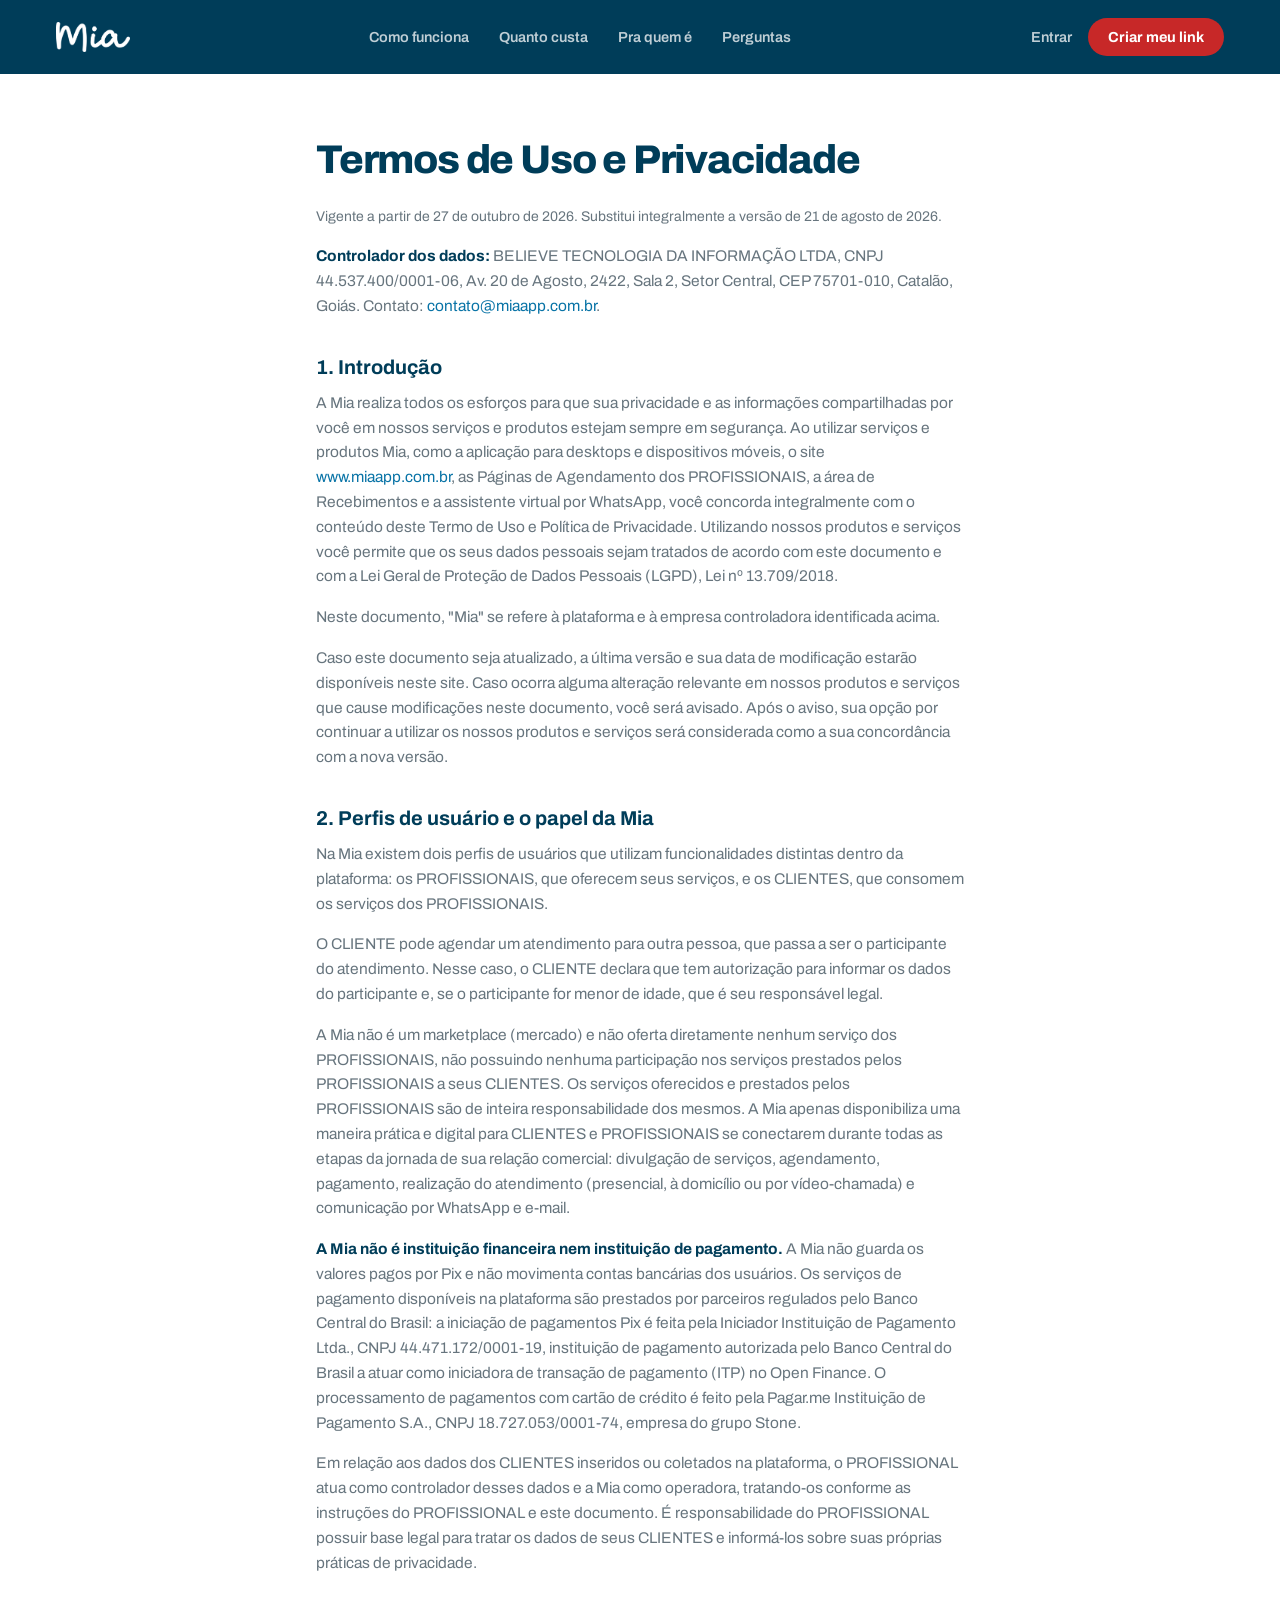
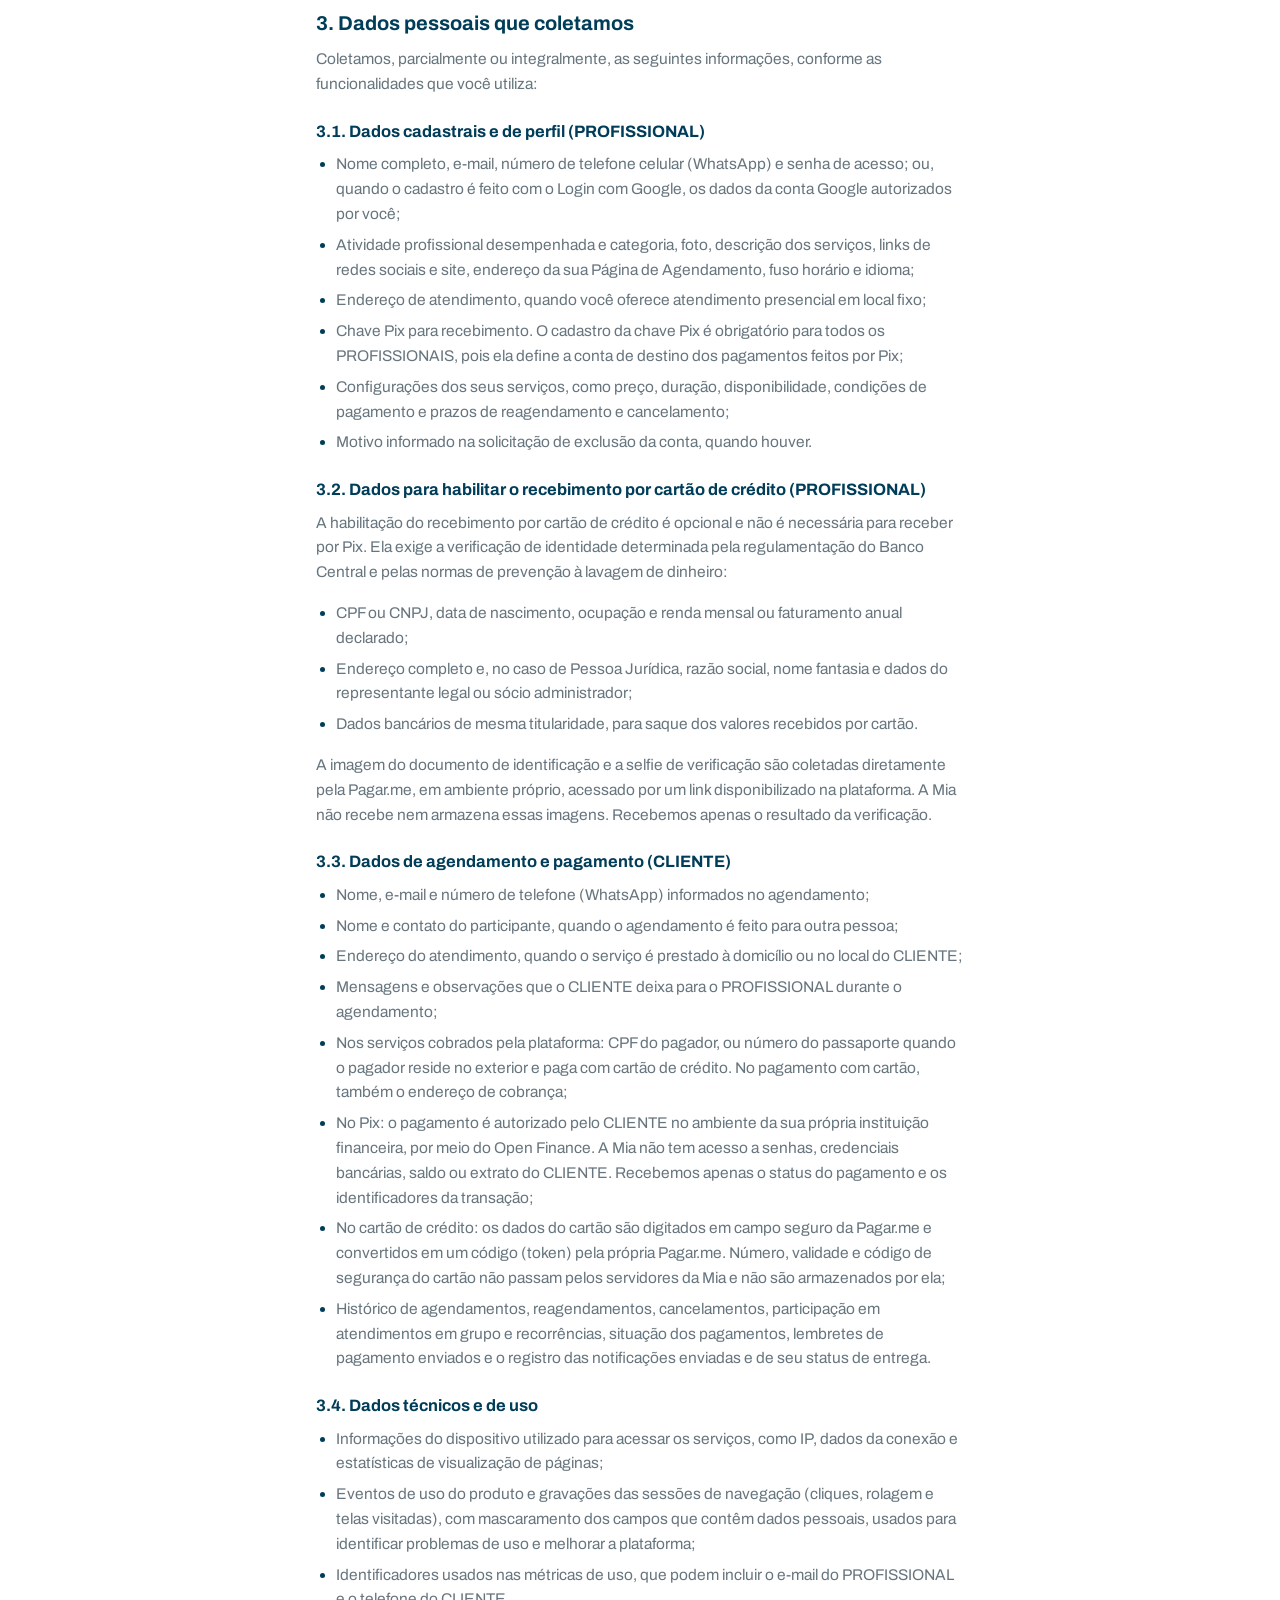
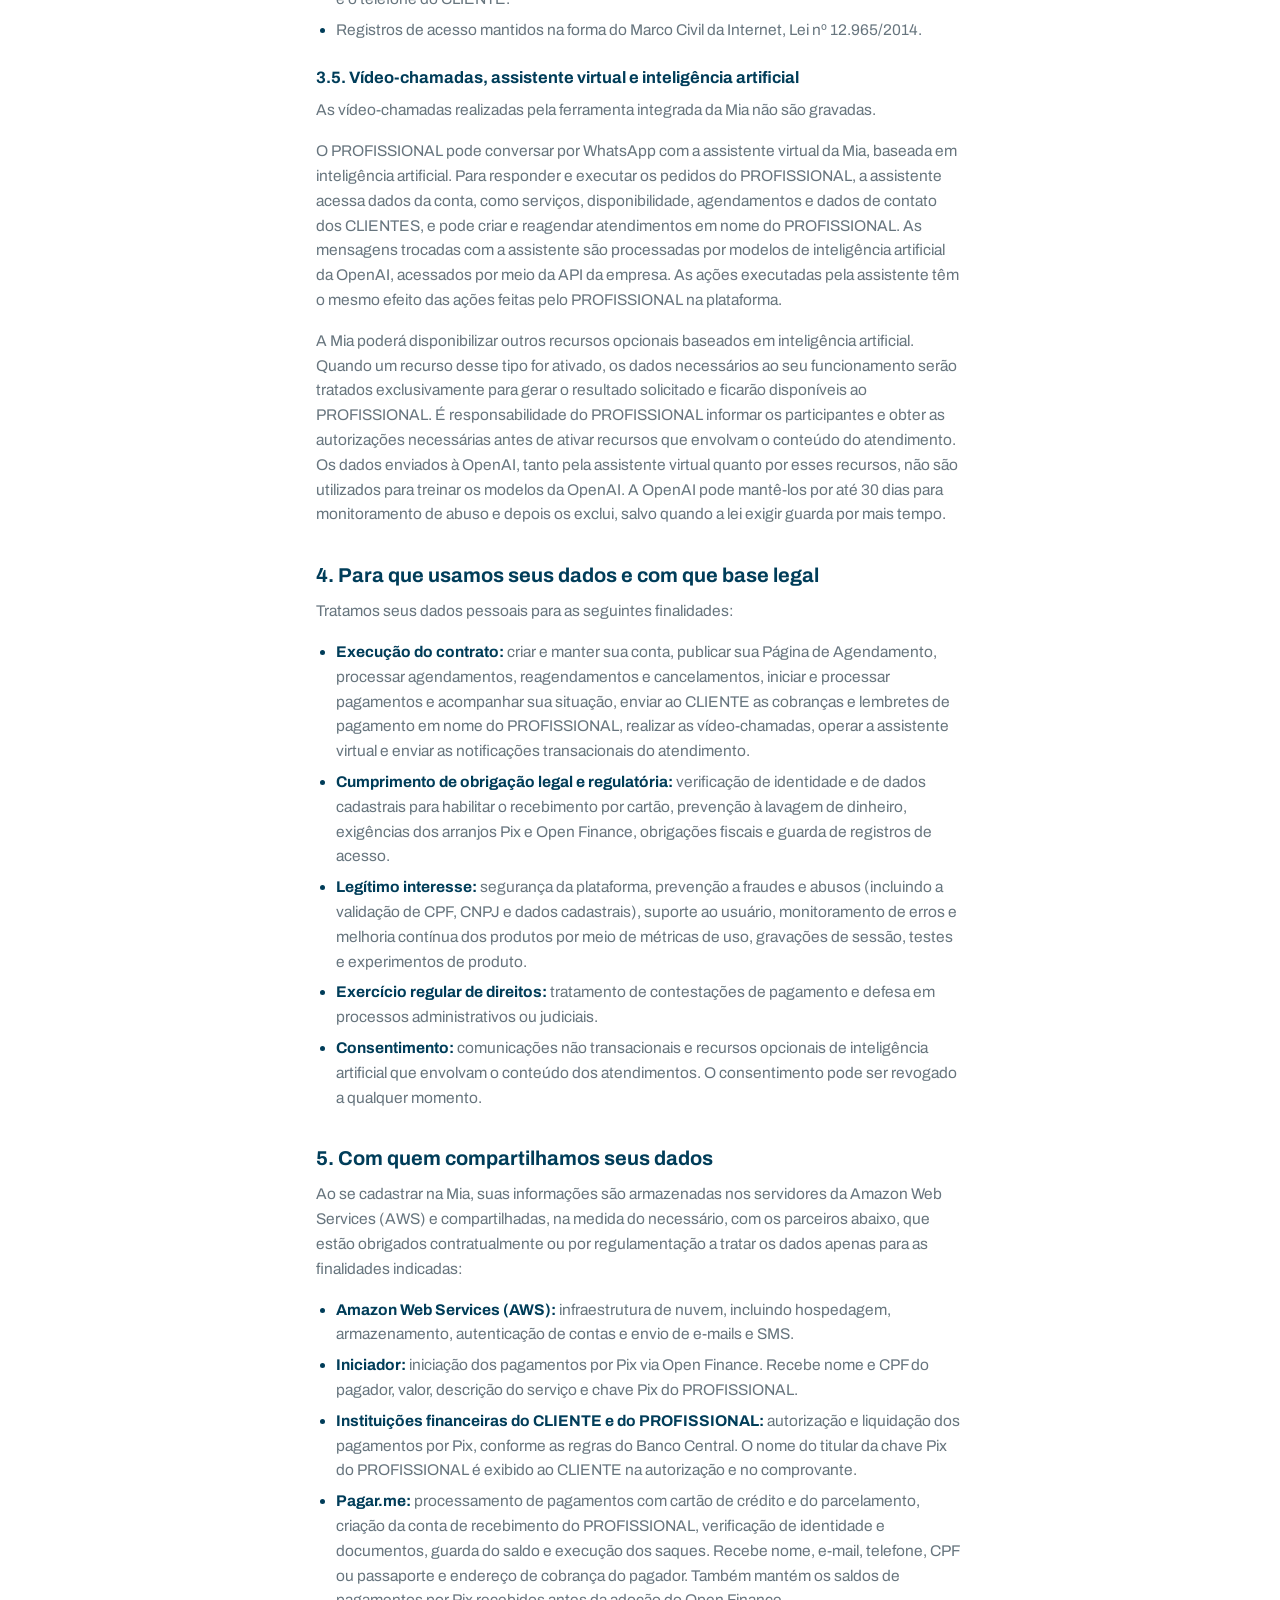
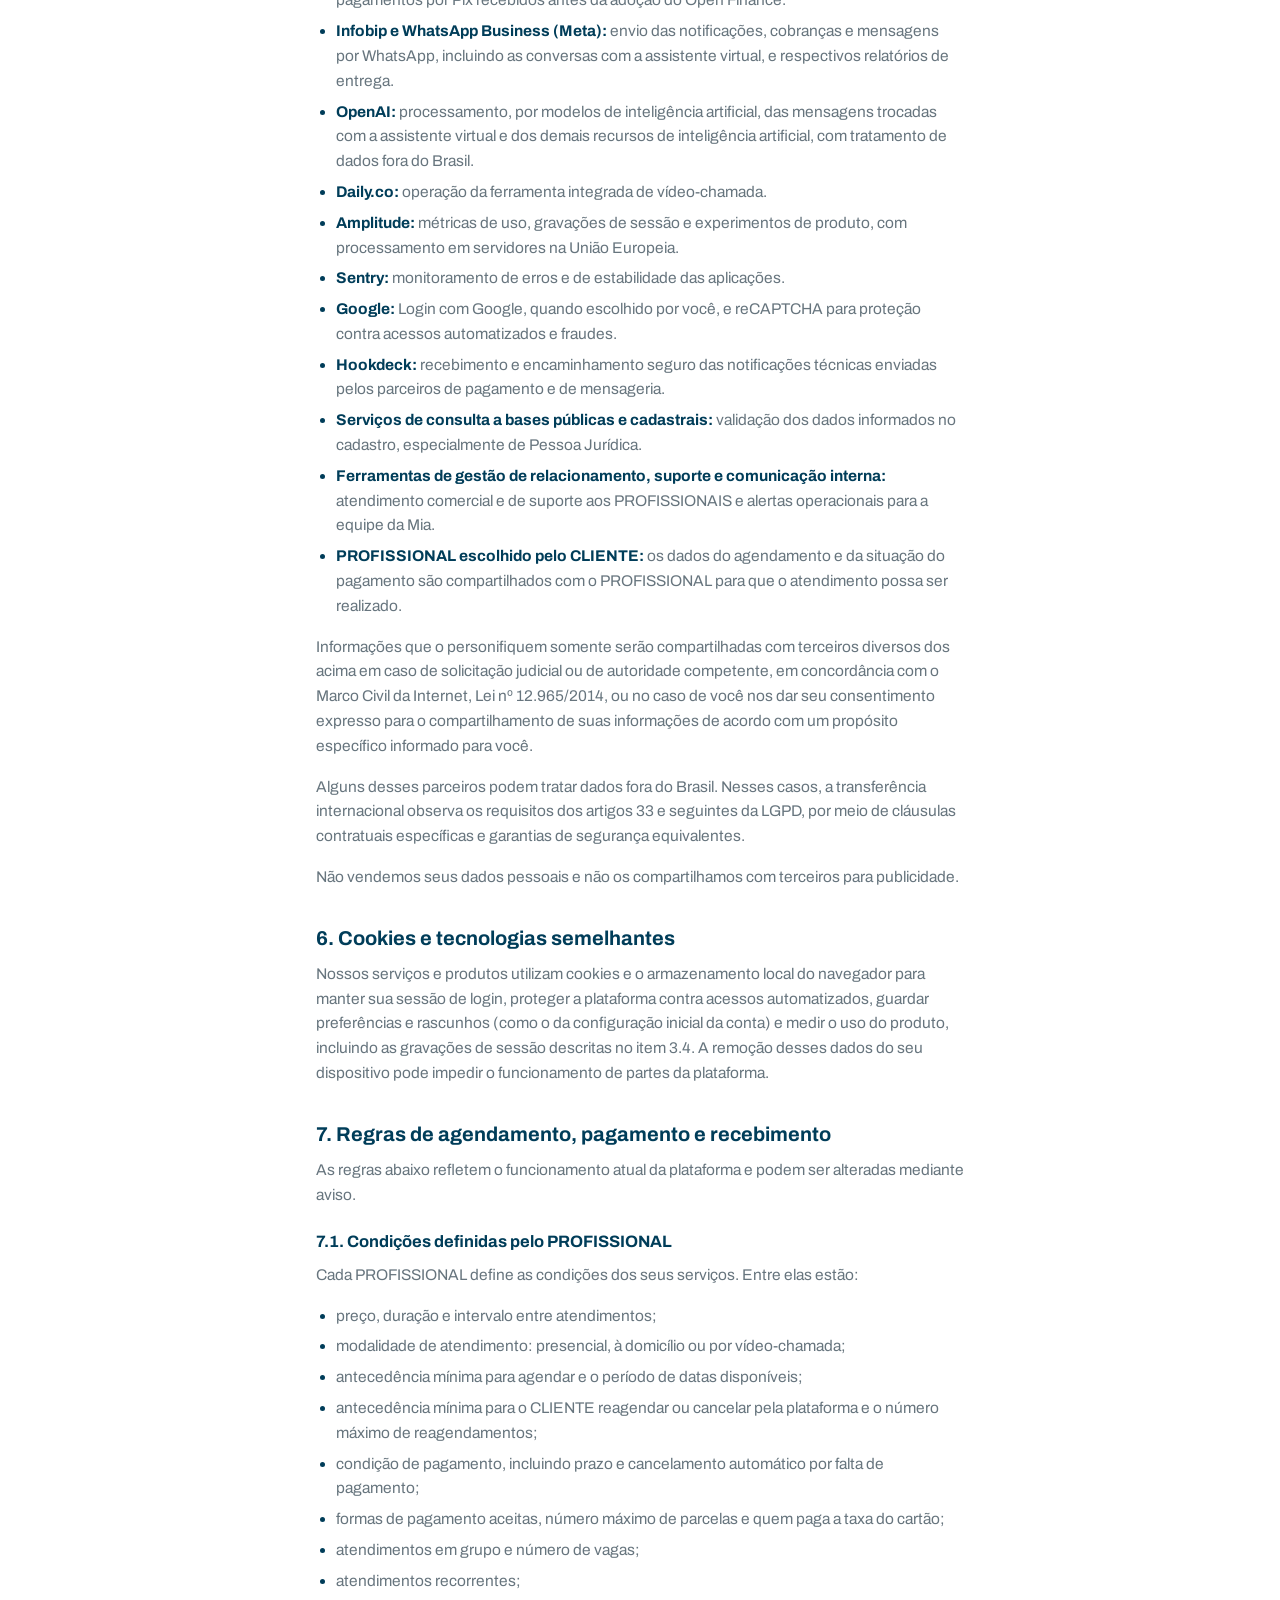
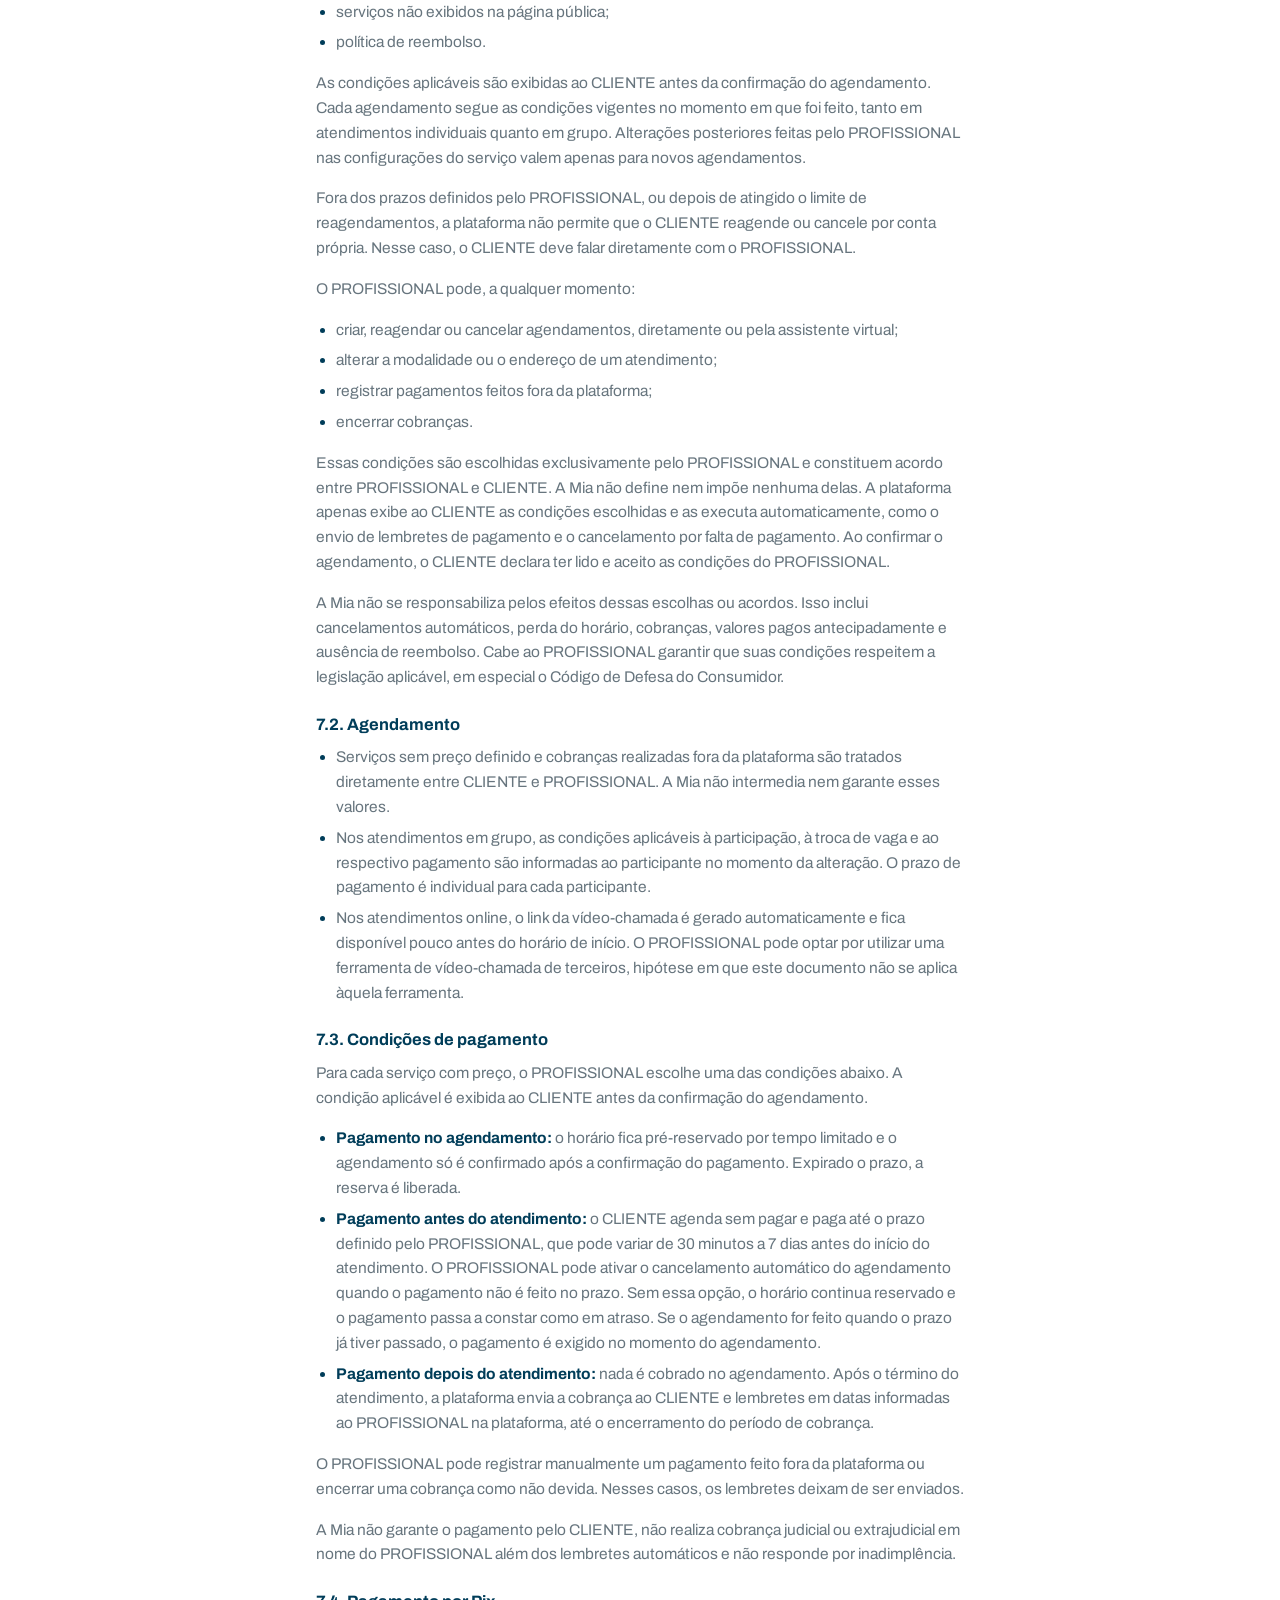
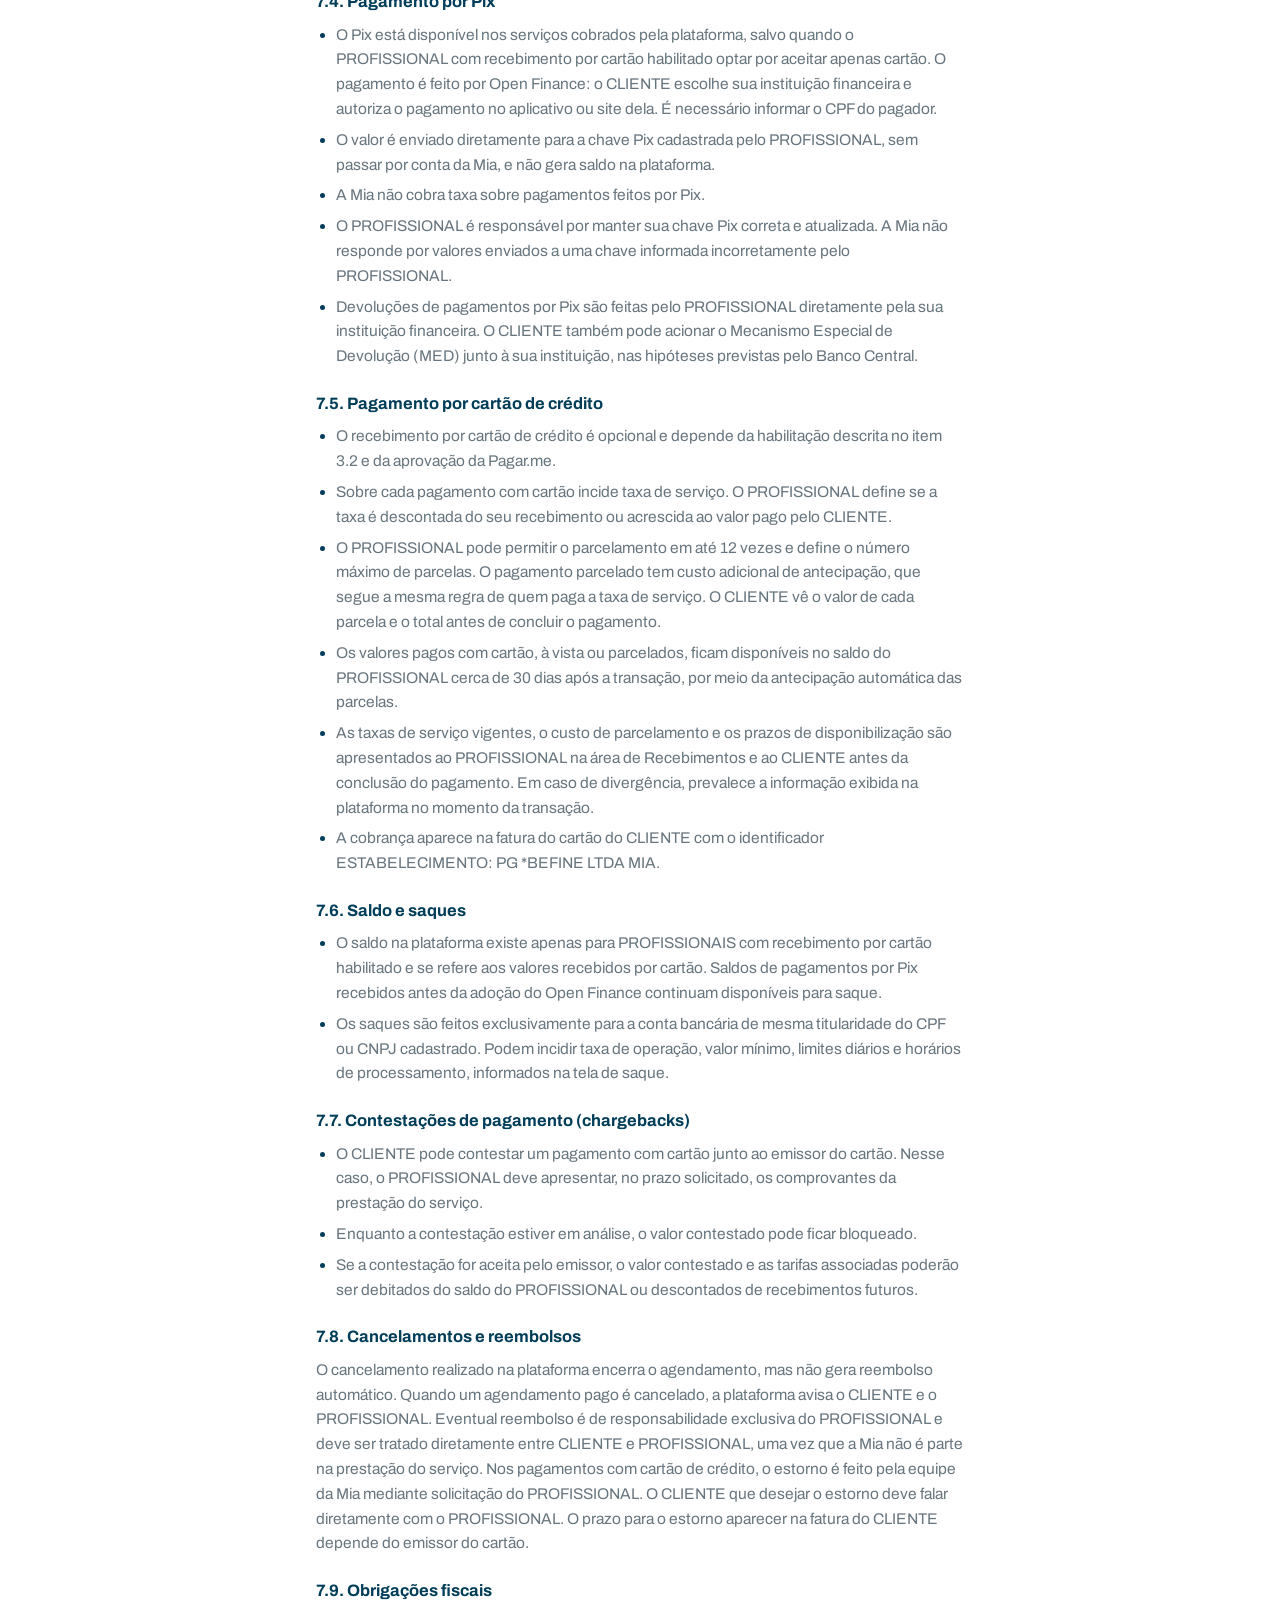
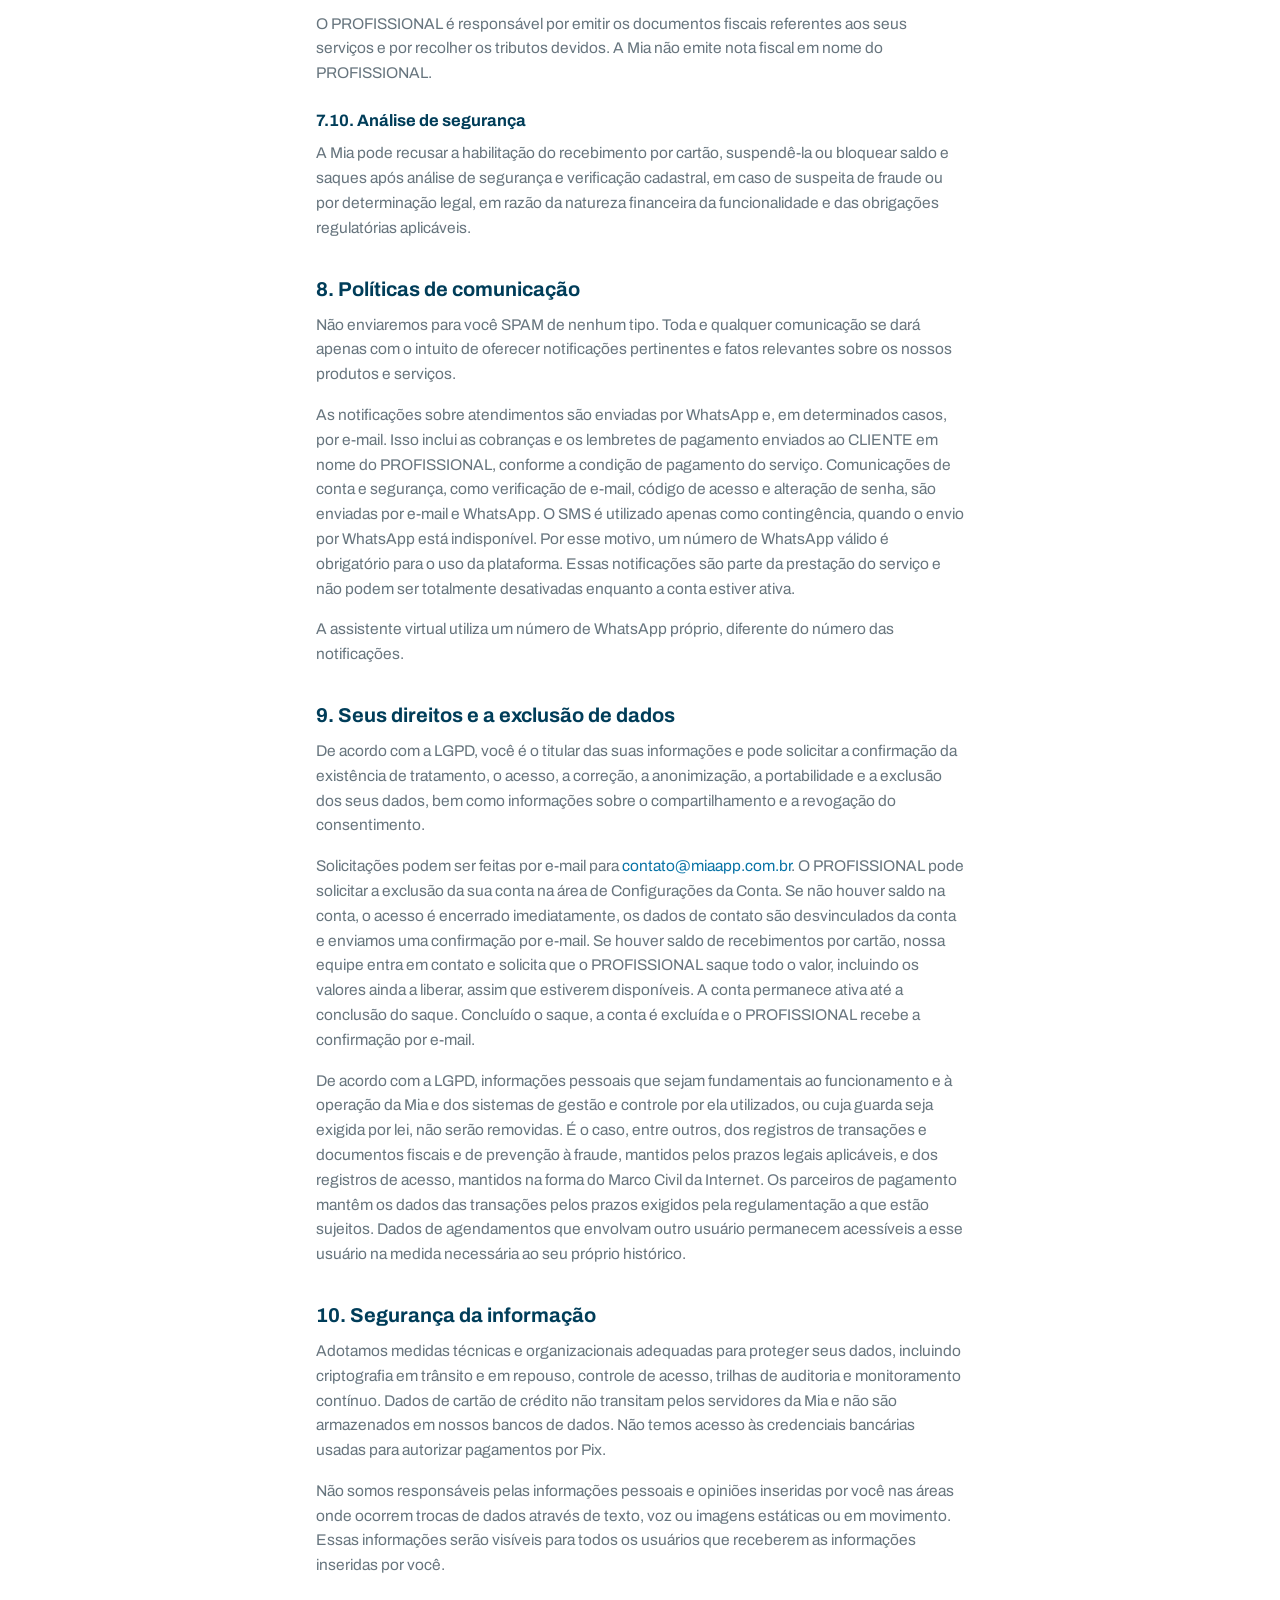
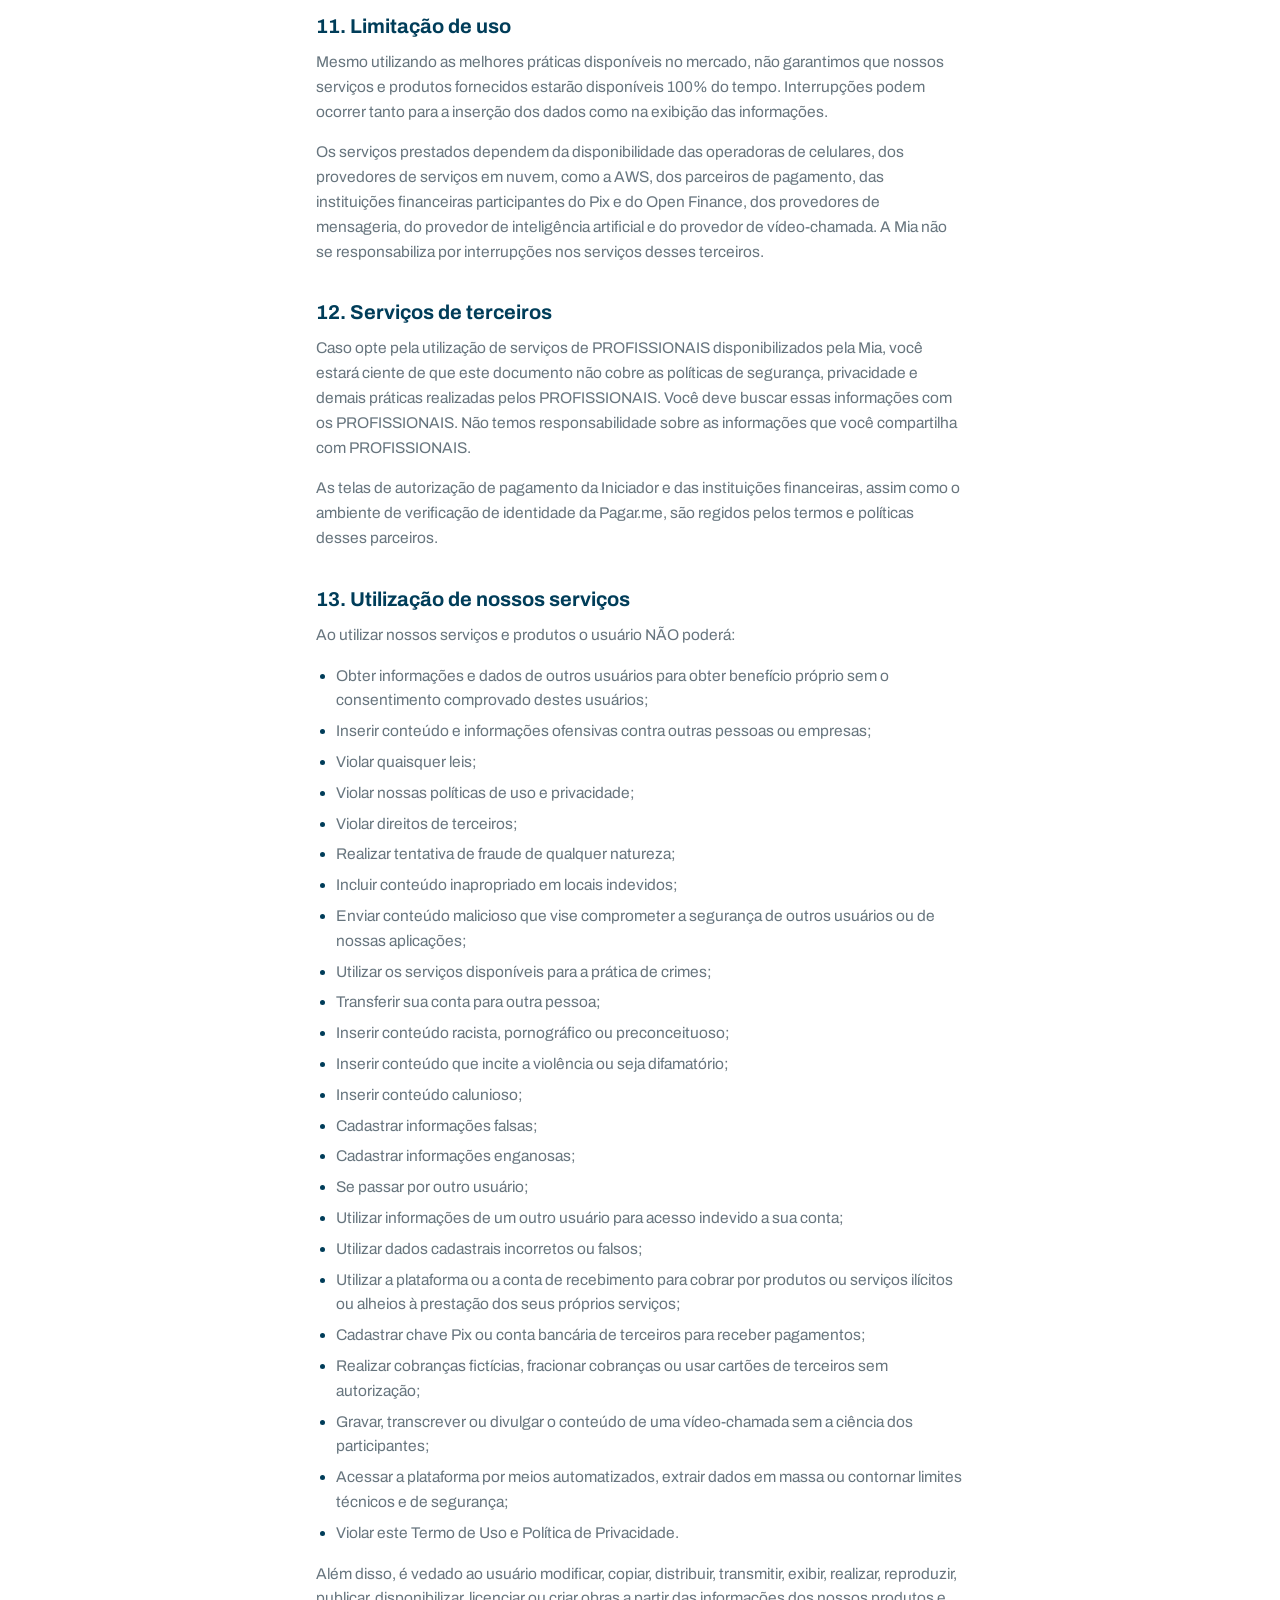
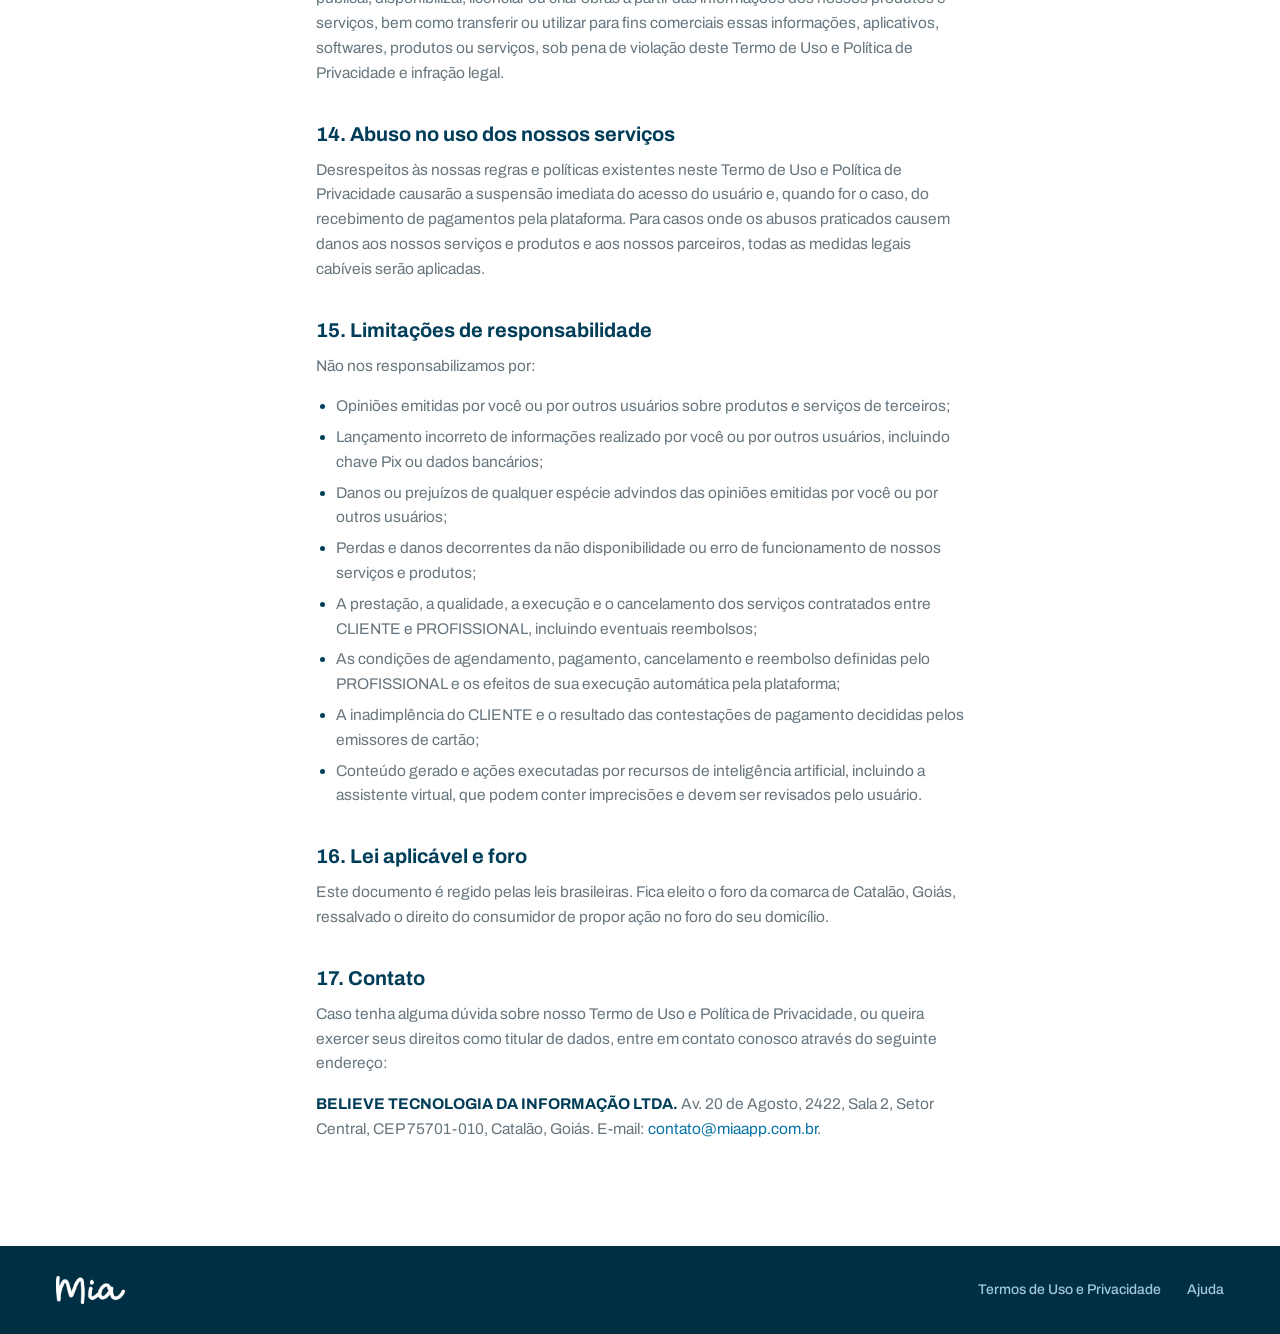
==== commit 6ec89943: "Usa o nome Mia nos termos no lugar de euSUPER! O texto veio do Notion com a marca euSUPER!, mas o si" ====
--- a/termos-de-uso-e-privacidade.html
+++ b/termos-de-uso-e-privacidade.html
@@ -98,16 +98,16 @@
     <p><strong>Controlador dos dados:</strong> BELIEVE TECNOLOGIA DA INFORMAÇÃO LTDA, CNPJ 44.537.400/0001-06, Av. 20 de Agosto, 2422, Sala 2, Setor Central, CEP 75701-010, Catalão, Goiás. Contato: <a href="mailto:contato@miaapp.com.br">contato@miaapp.com.br</a>.</p>
 
     <h2>1. Introdução</h2>
-    <p>A euSUPER! (anteriormente chamada Mia) realiza todos os esforços para que sua privacidade e as informações compartilhadas por você em nossos serviços e produtos estejam sempre em segurança. Ao utilizar serviços e produtos euSUPER!, como a aplicação para desktops e dispositivos móveis, o site <a href="https://miaapp.com.br/">www.miaapp.com.br</a>, as Páginas de Agendamento dos PROFISSIONAIS, a área de Recebimentos e a assistente virtual por WhatsApp, você concorda integralmente com o conteúdo deste Termo de Uso e Política de Privacidade. Utilizando nossos produtos e serviços você permite que os seus dados pessoais sejam tratados de acordo com este documento e com a Lei Geral de Proteção de Dados Pessoais (LGPD), Lei nº 13.709/2018.</p>
-    <p>Neste documento, "euSUPER!" se refere à plataforma e à empresa controladora identificada acima.</p>
+    <p>A Mia realiza todos os esforços para que sua privacidade e as informações compartilhadas por você em nossos serviços e produtos estejam sempre em segurança. Ao utilizar serviços e produtos Mia, como a aplicação para desktops e dispositivos móveis, o site <a href="https://miaapp.com.br/">www.miaapp.com.br</a>, as Páginas de Agendamento dos PROFISSIONAIS, a área de Recebimentos e a assistente virtual por WhatsApp, você concorda integralmente com o conteúdo deste Termo de Uso e Política de Privacidade. Utilizando nossos produtos e serviços você permite que os seus dados pessoais sejam tratados de acordo com este documento e com a Lei Geral de Proteção de Dados Pessoais (LGPD), Lei nº 13.709/2018.</p>
+    <p>Neste documento, "Mia" se refere à plataforma e à empresa controladora identificada acima.</p>
     <p>Caso este documento seja atualizado, a última versão e sua data de modificação estarão disponíveis neste site. Caso ocorra alguma alteração relevante em nossos produtos e serviços que cause modificações neste documento, você será avisado. Após o aviso, sua opção por continuar a utilizar os nossos produtos e serviços será considerada como a sua concordância com a nova versão.</p>
 
-    <h2>2. Perfis de usuário e o papel da euSUPER!</h2>
-    <p>Na euSUPER! existem dois perfis de usuários que utilizam funcionalidades distintas dentro da plataforma: os PROFISSIONAIS, que oferecem seus serviços, e os CLIENTES, que consomem os serviços dos PROFISSIONAIS.</p>
+    <h2>2. Perfis de usuário e o papel da Mia</h2>
+    <p>Na Mia existem dois perfis de usuários que utilizam funcionalidades distintas dentro da plataforma: os PROFISSIONAIS, que oferecem seus serviços, e os CLIENTES, que consomem os serviços dos PROFISSIONAIS.</p>
     <p>O CLIENTE pode agendar um atendimento para outra pessoa, que passa a ser o participante do atendimento. Nesse caso, o CLIENTE declara que tem autorização para informar os dados do participante e, se o participante for menor de idade, que é seu responsável legal.</p>
-    <p>A euSUPER! não é um marketplace (mercado) e não oferta diretamente nenhum serviço dos PROFISSIONAIS, não possuindo nenhuma participação nos serviços prestados pelos PROFISSIONAIS a seus CLIENTES. Os serviços oferecidos e prestados pelos PROFISSIONAIS são de inteira responsabilidade dos mesmos. A euSUPER! apenas disponibiliza uma maneira prática e digital para CLIENTES e PROFISSIONAIS se conectarem durante todas as etapas da jornada de sua relação comercial: divulgação de serviços, agendamento, pagamento, realização do atendimento (presencial, à domicílio ou por vídeo-chamada) e comunicação por WhatsApp e e-mail.</p>
-    <p><strong>A euSUPER! não é instituição financeira nem instituição de pagamento.</strong> A euSUPER! não guarda os valores pagos por Pix e não movimenta contas bancárias dos usuários. Os serviços de pagamento disponíveis na plataforma são prestados por parceiros regulados pelo Banco Central do Brasil: a iniciação de pagamentos Pix é feita pela Iniciador Instituição de Pagamento Ltda., CNPJ 44.471.172/0001-19, instituição de pagamento autorizada pelo Banco Central do Brasil a atuar como iniciadora de transação de pagamento (ITP) no Open Finance. O processamento de pagamentos com cartão de crédito é feito pela Pagar.me Instituição de Pagamento S.A., CNPJ 18.727.053/0001-74, empresa do grupo Stone.</p>
-    <p>Em relação aos dados dos CLIENTES inseridos ou coletados na plataforma, o PROFISSIONAL atua como controlador desses dados e a euSUPER! como operadora, tratando-os conforme as instruções do PROFISSIONAL e este documento. É responsabilidade do PROFISSIONAL possuir base legal para tratar os dados de seus CLIENTES e informá-los sobre suas próprias práticas de privacidade.</p>
+    <p>A Mia não é um marketplace (mercado) e não oferta diretamente nenhum serviço dos PROFISSIONAIS, não possuindo nenhuma participação nos serviços prestados pelos PROFISSIONAIS a seus CLIENTES. Os serviços oferecidos e prestados pelos PROFISSIONAIS são de inteira responsabilidade dos mesmos. A Mia apenas disponibiliza uma maneira prática e digital para CLIENTES e PROFISSIONAIS se conectarem durante todas as etapas da jornada de sua relação comercial: divulgação de serviços, agendamento, pagamento, realização do atendimento (presencial, à domicílio ou por vídeo-chamada) e comunicação por WhatsApp e e-mail.</p>
+    <p><strong>A Mia não é instituição financeira nem instituição de pagamento.</strong> A Mia não guarda os valores pagos por Pix e não movimenta contas bancárias dos usuários. Os serviços de pagamento disponíveis na plataforma são prestados por parceiros regulados pelo Banco Central do Brasil: a iniciação de pagamentos Pix é feita pela Iniciador Instituição de Pagamento Ltda., CNPJ 44.471.172/0001-19, instituição de pagamento autorizada pelo Banco Central do Brasil a atuar como iniciadora de transação de pagamento (ITP) no Open Finance. O processamento de pagamentos com cartão de crédito é feito pela Pagar.me Instituição de Pagamento S.A., CNPJ 18.727.053/0001-74, empresa do grupo Stone.</p>
+    <p>Em relação aos dados dos CLIENTES inseridos ou coletados na plataforma, o PROFISSIONAL atua como controlador desses dados e a Mia como operadora, tratando-os conforme as instruções do PROFISSIONAL e este documento. É responsabilidade do PROFISSIONAL possuir base legal para tratar os dados de seus CLIENTES e informá-los sobre suas próprias práticas de privacidade.</p>
 
     <h2>3. Dados pessoais que coletamos</h2>
     <p>Coletamos, parcialmente ou integralmente, as seguintes informações, conforme as funcionalidades que você utiliza:</p>
@@ -129,7 +129,7 @@
       <li>Endereço completo e, no caso de Pessoa Jurídica, razão social, nome fantasia e dados do representante legal ou sócio administrador;</li>
       <li>Dados bancários de mesma titularidade, para saque dos valores recebidos por cartão.</li>
     </ul>
-    <p>A imagem do documento de identificação e a selfie de verificação são coletadas diretamente pela Pagar.me, em ambiente próprio, acessado por um link disponibilizado na plataforma. A euSUPER! não recebe nem armazena essas imagens. Recebemos apenas o resultado da verificação.</p>
+    <p>A imagem do documento de identificação e a selfie de verificação são coletadas diretamente pela Pagar.me, em ambiente próprio, acessado por um link disponibilizado na plataforma. A Mia não recebe nem armazena essas imagens. Recebemos apenas o resultado da verificação.</p>
 
     <h3>3.3. Dados de agendamento e pagamento (CLIENTE)</h3>
     <ul>
@@ -138,8 +138,8 @@
       <li>Endereço do atendimento, quando o serviço é prestado à domicílio ou no local do CLIENTE;</li>
       <li>Mensagens e observações que o CLIENTE deixa para o PROFISSIONAL durante o agendamento;</li>
       <li>Nos serviços cobrados pela plataforma: CPF do pagador, ou número do passaporte quando o pagador reside no exterior e paga com cartão de crédito. No pagamento com cartão, também o endereço de cobrança;</li>
-      <li>No Pix: o pagamento é autorizado pelo CLIENTE no ambiente da sua própria instituição financeira, por meio do Open Finance. A euSUPER! não tem acesso a senhas, credenciais bancárias, saldo ou extrato do CLIENTE. Recebemos apenas o status do pagamento e os identificadores da transação;</li>
-      <li>No cartão de crédito: os dados do cartão são digitados em campo seguro da Pagar.me e convertidos em um código (token) pela própria Pagar.me. Número, validade e código de segurança do cartão não passam pelos servidores da euSUPER! e não são armazenados por ela;</li>
+      <li>No Pix: o pagamento é autorizado pelo CLIENTE no ambiente da sua própria instituição financeira, por meio do Open Finance. A Mia não tem acesso a senhas, credenciais bancárias, saldo ou extrato do CLIENTE. Recebemos apenas o status do pagamento e os identificadores da transação;</li>
+      <li>No cartão de crédito: os dados do cartão são digitados em campo seguro da Pagar.me e convertidos em um código (token) pela própria Pagar.me. Número, validade e código de segurança do cartão não passam pelos servidores da Mia e não são armazenados por ela;</li>
       <li>Histórico de agendamentos, reagendamentos, cancelamentos, participação em atendimentos em grupo e recorrências, situação dos pagamentos, lembretes de pagamento enviados e o registro das notificações enviadas e de seu status de entrega.</li>
     </ul>
 
@@ -152,9 +152,9 @@
     </ul>
 
     <h3>3.5. Vídeo-chamadas, assistente virtual e inteligência artificial</h3>
-    <p>As vídeo-chamadas realizadas pela ferramenta integrada da euSUPER! não são gravadas.</p>
-    <p>O PROFISSIONAL pode conversar por WhatsApp com a assistente virtual da euSUPER!, baseada em inteligência artificial. Para responder e executar os pedidos do PROFISSIONAL, a assistente acessa dados da conta, como serviços, disponibilidade, agendamentos e dados de contato dos CLIENTES, e pode criar e reagendar atendimentos em nome do PROFISSIONAL. As mensagens trocadas com a assistente são processadas por modelos de inteligência artificial da OpenAI, acessados por meio da API da empresa. As ações executadas pela assistente têm o mesmo efeito das ações feitas pelo PROFISSIONAL na plataforma.</p>
-    <p>A euSUPER! poderá disponibilizar outros recursos opcionais baseados em inteligência artificial. Quando um recurso desse tipo for ativado, os dados necessários ao seu funcionamento serão tratados exclusivamente para gerar o resultado solicitado e ficarão disponíveis ao PROFISSIONAL. É responsabilidade do PROFISSIONAL informar os participantes e obter as autorizações necessárias antes de ativar recursos que envolvam o conteúdo do atendimento. Os dados enviados à OpenAI, tanto pela assistente virtual quanto por esses recursos, não são utilizados para treinar os modelos da OpenAI. A OpenAI pode mantê-los por até 30 dias para monitoramento de abuso e depois os exclui, salvo quando a lei exigir guarda por mais tempo.</p>
+    <p>As vídeo-chamadas realizadas pela ferramenta integrada da Mia não são gravadas.</p>
+    <p>O PROFISSIONAL pode conversar por WhatsApp com a assistente virtual da Mia, baseada em inteligência artificial. Para responder e executar os pedidos do PROFISSIONAL, a assistente acessa dados da conta, como serviços, disponibilidade, agendamentos e dados de contato dos CLIENTES, e pode criar e reagendar atendimentos em nome do PROFISSIONAL. As mensagens trocadas com a assistente são processadas por modelos de inteligência artificial da OpenAI, acessados por meio da API da empresa. As ações executadas pela assistente têm o mesmo efeito das ações feitas pelo PROFISSIONAL na plataforma.</p>
+    <p>A Mia poderá disponibilizar outros recursos opcionais baseados em inteligência artificial. Quando um recurso desse tipo for ativado, os dados necessários ao seu funcionamento serão tratados exclusivamente para gerar o resultado solicitado e ficarão disponíveis ao PROFISSIONAL. É responsabilidade do PROFISSIONAL informar os participantes e obter as autorizações necessárias antes de ativar recursos que envolvam o conteúdo do atendimento. Os dados enviados à OpenAI, tanto pela assistente virtual quanto por esses recursos, não são utilizados para treinar os modelos da OpenAI. A OpenAI pode mantê-los por até 30 dias para monitoramento de abuso e depois os exclui, salvo quando a lei exigir guarda por mais tempo.</p>
 
     <h2>4. Para que usamos seus dados e com que base legal</h2>
     <p>Tratamos seus dados pessoais para as seguintes finalidades:</p>
@@ -167,7 +167,7 @@
     </ul>
 
     <h2>5. Com quem compartilhamos seus dados</h2>
-    <p>Ao se cadastrar na euSUPER!, suas informações são armazenadas nos servidores da Amazon Web Services (AWS) e compartilhadas, na medida do necessário, com os parceiros abaixo, que estão obrigados contratualmente ou por regulamentação a tratar os dados apenas para as finalidades indicadas:</p>
+    <p>Ao se cadastrar na Mia, suas informações são armazenadas nos servidores da Amazon Web Services (AWS) e compartilhadas, na medida do necessário, com os parceiros abaixo, que estão obrigados contratualmente ou por regulamentação a tratar os dados apenas para as finalidades indicadas:</p>
     <ul>
       <li><strong>Amazon Web Services (AWS):</strong> infraestrutura de nuvem, incluindo hospedagem, armazenamento, autenticação de contas e envio de e-mails e SMS.</li>
       <li><strong>Iniciador:</strong> iniciação dos pagamentos por Pix via Open Finance. Recebe nome e CPF do pagador, valor, descrição do serviço e chave Pix do PROFISSIONAL.</li>
@@ -181,7 +181,7 @@
       <li><strong>Google:</strong> Login com Google, quando escolhido por você, e reCAPTCHA para proteção contra acessos automatizados e fraudes.</li>
       <li><strong>Hookdeck:</strong> recebimento e encaminhamento seguro das notificações técnicas enviadas pelos parceiros de pagamento e de mensageria.</li>
       <li><strong>Serviços de consulta a bases públicas e cadastrais:</strong> validação dos dados informados no cadastro, especialmente de Pessoa Jurídica.</li>
-      <li><strong>Ferramentas de gestão de relacionamento, suporte e comunicação interna:</strong> atendimento comercial e de suporte aos PROFISSIONAIS e alertas operacionais para a equipe da euSUPER!.</li>
+      <li><strong>Ferramentas de gestão de relacionamento, suporte e comunicação interna:</strong> atendimento comercial e de suporte aos PROFISSIONAIS e alertas operacionais para a equipe da Mia.</li>
       <li><strong>PROFISSIONAL escolhido pelo CLIENTE:</strong> os dados do agendamento e da situação do pagamento são compartilhados com o PROFISSIONAL para que o atendimento possa ser realizado.</li>
     </ul>
     <p>Informações que o personifiquem somente serão compartilhadas com terceiros diversos dos acima em caso de solicitação judicial ou de autoridade competente, em concordância com o Marco Civil da Internet, Lei nº 12.965/2014, ou no caso de você nos dar seu consentimento expresso para o compartilhamento de suas informações de acordo com um propósito específico informado para você.</p>
@@ -217,12 +217,12 @@
       <li>registrar pagamentos feitos fora da plataforma;</li>
       <li>encerrar cobranças.</li>
     </ul>
-    <p>Essas condições são escolhidas exclusivamente pelo PROFISSIONAL e constituem acordo entre PROFISSIONAL e CLIENTE. A euSUPER! não define nem impõe nenhuma delas. A plataforma apenas exibe ao CLIENTE as condições escolhidas e as executa automaticamente, como o envio de lembretes de pagamento e o cancelamento por falta de pagamento. Ao confirmar o agendamento, o CLIENTE declara ter lido e aceito as condições do PROFISSIONAL.</p>
-    <p>A euSUPER! não se responsabiliza pelos efeitos dessas escolhas ou acordos. Isso inclui cancelamentos automáticos, perda do horário, cobranças, valores pagos antecipadamente e ausência de reembolso. Cabe ao PROFISSIONAL garantir que suas condições respeitem a legislação aplicável, em especial o Código de Defesa do Consumidor.</p>
+    <p>Essas condições são escolhidas exclusivamente pelo PROFISSIONAL e constituem acordo entre PROFISSIONAL e CLIENTE. A Mia não define nem impõe nenhuma delas. A plataforma apenas exibe ao CLIENTE as condições escolhidas e as executa automaticamente, como o envio de lembretes de pagamento e o cancelamento por falta de pagamento. Ao confirmar o agendamento, o CLIENTE declara ter lido e aceito as condições do PROFISSIONAL.</p>
+    <p>A Mia não se responsabiliza pelos efeitos dessas escolhas ou acordos. Isso inclui cancelamentos automáticos, perda do horário, cobranças, valores pagos antecipadamente e ausência de reembolso. Cabe ao PROFISSIONAL garantir que suas condições respeitem a legislação aplicável, em especial o Código de Defesa do Consumidor.</p>
 
     <h3>7.2. Agendamento</h3>
     <ul>
-      <li>Serviços sem preço definido e cobranças realizadas fora da plataforma são tratados diretamente entre CLIENTE e PROFISSIONAL. A euSUPER! não intermedia nem garante esses valores.</li>
+      <li>Serviços sem preço definido e cobranças realizadas fora da plataforma são tratados diretamente entre CLIENTE e PROFISSIONAL. A Mia não intermedia nem garante esses valores.</li>
       <li>Nos atendimentos em grupo, as condições aplicáveis à participação, à troca de vaga e ao respectivo pagamento são informadas ao participante no momento da alteração. O prazo de pagamento é individual para cada participante.</li>
       <li>Nos atendimentos online, o link da vídeo-chamada é gerado automaticamente e fica disponível pouco antes do horário de início. O PROFISSIONAL pode optar por utilizar uma ferramenta de vídeo-chamada de terceiros, hipótese em que este documento não se aplica àquela ferramenta.</li>
     </ul>
@@ -235,14 +235,14 @@
       <li><strong>Pagamento depois do atendimento:</strong> nada é cobrado no agendamento. Após o término do atendimento, a plataforma envia a cobrança ao CLIENTE e lembretes em datas informadas ao PROFISSIONAL na plataforma, até o encerramento do período de cobrança.</li>
     </ul>
     <p>O PROFISSIONAL pode registrar manualmente um pagamento feito fora da plataforma ou encerrar uma cobrança como não devida. Nesses casos, os lembretes deixam de ser enviados.</p>
-    <p>A euSUPER! não garante o pagamento pelo CLIENTE, não realiza cobrança judicial ou extrajudicial em nome do PROFISSIONAL além dos lembretes automáticos e não responde por inadimplência.</p>
+    <p>A Mia não garante o pagamento pelo CLIENTE, não realiza cobrança judicial ou extrajudicial em nome do PROFISSIONAL além dos lembretes automáticos e não responde por inadimplência.</p>
 
     <h3>7.4. Pagamento por Pix</h3>
     <ul>
       <li>O Pix está disponível nos serviços cobrados pela plataforma, salvo quando o PROFISSIONAL com recebimento por cartão habilitado optar por aceitar apenas cartão. O pagamento é feito por Open Finance: o CLIENTE escolhe sua instituição financeira e autoriza o pagamento no aplicativo ou site dela. É necessário informar o CPF do pagador.</li>
-      <li>O valor é enviado diretamente para a chave Pix cadastrada pelo PROFISSIONAL, sem passar por conta da euSUPER!, e não gera saldo na plataforma.</li>
-      <li>A euSUPER! não cobra taxa sobre pagamentos feitos por Pix.</li>
-      <li>O PROFISSIONAL é responsável por manter sua chave Pix correta e atualizada. A euSUPER! não responde por valores enviados a uma chave informada incorretamente pelo PROFISSIONAL.</li>
+      <li>O valor é enviado diretamente para a chave Pix cadastrada pelo PROFISSIONAL, sem passar por conta da Mia, e não gera saldo na plataforma.</li>
+      <li>A Mia não cobra taxa sobre pagamentos feitos por Pix.</li>
+      <li>O PROFISSIONAL é responsável por manter sua chave Pix correta e atualizada. A Mia não responde por valores enviados a uma chave informada incorretamente pelo PROFISSIONAL.</li>
       <li>Devoluções de pagamentos por Pix são feitas pelo PROFISSIONAL diretamente pela sua instituição financeira. O CLIENTE também pode acionar o Mecanismo Especial de Devolução (MED) junto à sua instituição, nas hipóteses previstas pelo Banco Central.</li>
     </ul>
 
@@ -270,13 +270,13 @@
     </ul>
 
     <h3>7.8. Cancelamentos e reembolsos</h3>
-    <p>O cancelamento realizado na plataforma encerra o agendamento, mas não gera reembolso automático. Quando um agendamento pago é cancelado, a plataforma avisa o CLIENTE e o PROFISSIONAL. Eventual reembolso é de responsabilidade exclusiva do PROFISSIONAL e deve ser tratado diretamente entre CLIENTE e PROFISSIONAL, uma vez que a euSUPER! não é parte na prestação do serviço. Nos pagamentos com cartão de crédito, o estorno é feito pela equipe da euSUPER! mediante solicitação do PROFISSIONAL. O CLIENTE que desejar o estorno deve falar diretamente com o PROFISSIONAL. O prazo para o estorno aparecer na fatura do CLIENTE depende do emissor do cartão.</p>
+    <p>O cancelamento realizado na plataforma encerra o agendamento, mas não gera reembolso automático. Quando um agendamento pago é cancelado, a plataforma avisa o CLIENTE e o PROFISSIONAL. Eventual reembolso é de responsabilidade exclusiva do PROFISSIONAL e deve ser tratado diretamente entre CLIENTE e PROFISSIONAL, uma vez que a Mia não é parte na prestação do serviço. Nos pagamentos com cartão de crédito, o estorno é feito pela equipe da Mia mediante solicitação do PROFISSIONAL. O CLIENTE que desejar o estorno deve falar diretamente com o PROFISSIONAL. O prazo para o estorno aparecer na fatura do CLIENTE depende do emissor do cartão.</p>
 
     <h3>7.9. Obrigações fiscais</h3>
-    <p>O PROFISSIONAL é responsável por emitir os documentos fiscais referentes aos seus serviços e por recolher os tributos devidos. A euSUPER! não emite nota fiscal em nome do PROFISSIONAL.</p>
+    <p>O PROFISSIONAL é responsável por emitir os documentos fiscais referentes aos seus serviços e por recolher os tributos devidos. A Mia não emite nota fiscal em nome do PROFISSIONAL.</p>
 
     <h3>7.10. Análise de segurança</h3>
-    <p>A euSUPER! pode recusar a habilitação do recebimento por cartão, suspendê-la ou bloquear saldo e saques após análise de segurança e verificação cadastral, em caso de suspeita de fraude ou por determinação legal, em razão da natureza financeira da funcionalidade e das obrigações regulatórias aplicáveis.</p>
+    <p>A Mia pode recusar a habilitação do recebimento por cartão, suspendê-la ou bloquear saldo e saques após análise de segurança e verificação cadastral, em caso de suspeita de fraude ou por determinação legal, em razão da natureza financeira da funcionalidade e das obrigações regulatórias aplicáveis.</p>
 
     <h2>8. Políticas de comunicação</h2>
     <p>Não enviaremos para você SPAM de nenhum tipo. Toda e qualquer comunicação se dará apenas com o intuito de oferecer notificações pertinentes e fatos relevantes sobre os nossos produtos e serviços.</p>
@@ -286,18 +286,18 @@
     <h2>9. Seus direitos e a exclusão de dados</h2>
     <p>De acordo com a LGPD, você é o titular das suas informações e pode solicitar a confirmação da existência de tratamento, o acesso, a correção, a anonimização, a portabilidade e a exclusão dos seus dados, bem como informações sobre o compartilhamento e a revogação do consentimento.</p>
     <p>Solicitações podem ser feitas por e-mail para <a href="mailto:contato@miaapp.com.br">contato@miaapp.com.br</a>. O PROFISSIONAL pode solicitar a exclusão da sua conta na área de Configurações da Conta. Se não houver saldo na conta, o acesso é encerrado imediatamente, os dados de contato são desvinculados da conta e enviamos uma confirmação por e-mail. Se houver saldo de recebimentos por cartão, nossa equipe entra em contato e solicita que o PROFISSIONAL saque todo o valor, incluindo os valores ainda a liberar, assim que estiverem disponíveis. A conta permanece ativa até a conclusão do saque. Concluído o saque, a conta é excluída e o PROFISSIONAL recebe a confirmação por e-mail.</p>
-    <p>De acordo com a LGPD, informações pessoais que sejam fundamentais ao funcionamento e à operação da euSUPER! e dos sistemas de gestão e controle por ela utilizados, ou cuja guarda seja exigida por lei, não serão removidas. É o caso, entre outros, dos registros de transações e documentos fiscais e de prevenção à fraude, mantidos pelos prazos legais aplicáveis, e dos registros de acesso, mantidos na forma do Marco Civil da Internet. Os parceiros de pagamento mantêm os dados das transações pelos prazos exigidos pela regulamentação a que estão sujeitos. Dados de agendamentos que envolvam outro usuário permanecem acessíveis a esse usuário na medida necessária ao seu próprio histórico.</p>
+    <p>De acordo com a LGPD, informações pessoais que sejam fundamentais ao funcionamento e à operação da Mia e dos sistemas de gestão e controle por ela utilizados, ou cuja guarda seja exigida por lei, não serão removidas. É o caso, entre outros, dos registros de transações e documentos fiscais e de prevenção à fraude, mantidos pelos prazos legais aplicáveis, e dos registros de acesso, mantidos na forma do Marco Civil da Internet. Os parceiros de pagamento mantêm os dados das transações pelos prazos exigidos pela regulamentação a que estão sujeitos. Dados de agendamentos que envolvam outro usuário permanecem acessíveis a esse usuário na medida necessária ao seu próprio histórico.</p>
 
     <h2>10. Segurança da informação</h2>
-    <p>Adotamos medidas técnicas e organizacionais adequadas para proteger seus dados, incluindo criptografia em trânsito e em repouso, controle de acesso, trilhas de auditoria e monitoramento contínuo. Dados de cartão de crédito não transitam pelos servidores da euSUPER! e não são armazenados em nossos bancos de dados. Não temos acesso às credenciais bancárias usadas para autorizar pagamentos por Pix.</p>
+    <p>Adotamos medidas técnicas e organizacionais adequadas para proteger seus dados, incluindo criptografia em trânsito e em repouso, controle de acesso, trilhas de auditoria e monitoramento contínuo. Dados de cartão de crédito não transitam pelos servidores da Mia e não são armazenados em nossos bancos de dados. Não temos acesso às credenciais bancárias usadas para autorizar pagamentos por Pix.</p>
     <p>Não somos responsáveis pelas informações pessoais e opiniões inseridas por você nas áreas onde ocorrem trocas de dados através de texto, voz ou imagens estáticas ou em movimento. Essas informações serão visíveis para todos os usuários que receberem as informações inseridas por você.</p>
 
     <h2>11. Limitação de uso</h2>
     <p>Mesmo utilizando as melhores práticas disponíveis no mercado, não garantimos que nossos serviços e produtos fornecidos estarão disponíveis 100% do tempo. Interrupções podem ocorrer tanto para a inserção dos dados como na exibição das informações.</p>
-    <p>Os serviços prestados dependem da disponibilidade das operadoras de celulares, dos provedores de serviços em nuvem, como a AWS, dos parceiros de pagamento, das instituições financeiras participantes do Pix e do Open Finance, dos provedores de mensageria, do provedor de inteligência artificial e do provedor de vídeo-chamada. A euSUPER! não se responsabiliza por interrupções nos serviços desses terceiros.</p>
+    <p>Os serviços prestados dependem da disponibilidade das operadoras de celulares, dos provedores de serviços em nuvem, como a AWS, dos parceiros de pagamento, das instituições financeiras participantes do Pix e do Open Finance, dos provedores de mensageria, do provedor de inteligência artificial e do provedor de vídeo-chamada. A Mia não se responsabiliza por interrupções nos serviços desses terceiros.</p>
 
     <h2>12. Serviços de terceiros</h2>
-    <p>Caso opte pela utilização de serviços de PROFISSIONAIS disponibilizados pela euSUPER!, você estará ciente de que este documento não cobre as políticas de segurança, privacidade e demais práticas realizadas pelos PROFISSIONAIS. Você deve buscar essas informações com os PROFISSIONAIS. Não temos responsabilidade sobre as informações que você compartilha com PROFISSIONAIS.</p>
+    <p>Caso opte pela utilização de serviços de PROFISSIONAIS disponibilizados pela Mia, você estará ciente de que este documento não cobre as políticas de segurança, privacidade e demais práticas realizadas pelos PROFISSIONAIS. Você deve buscar essas informações com os PROFISSIONAIS. Não temos responsabilidade sobre as informações que você compartilha com PROFISSIONAIS.</p>
     <p>As telas de autorização de pagamento da Iniciador e das instituições financeiras, assim como o ambiente de verificação de identidade da Pagar.me, são regidos pelos termos e políticas desses parceiros.</p>
 
     <h2>13. Utilização de nossos serviços</h2>
